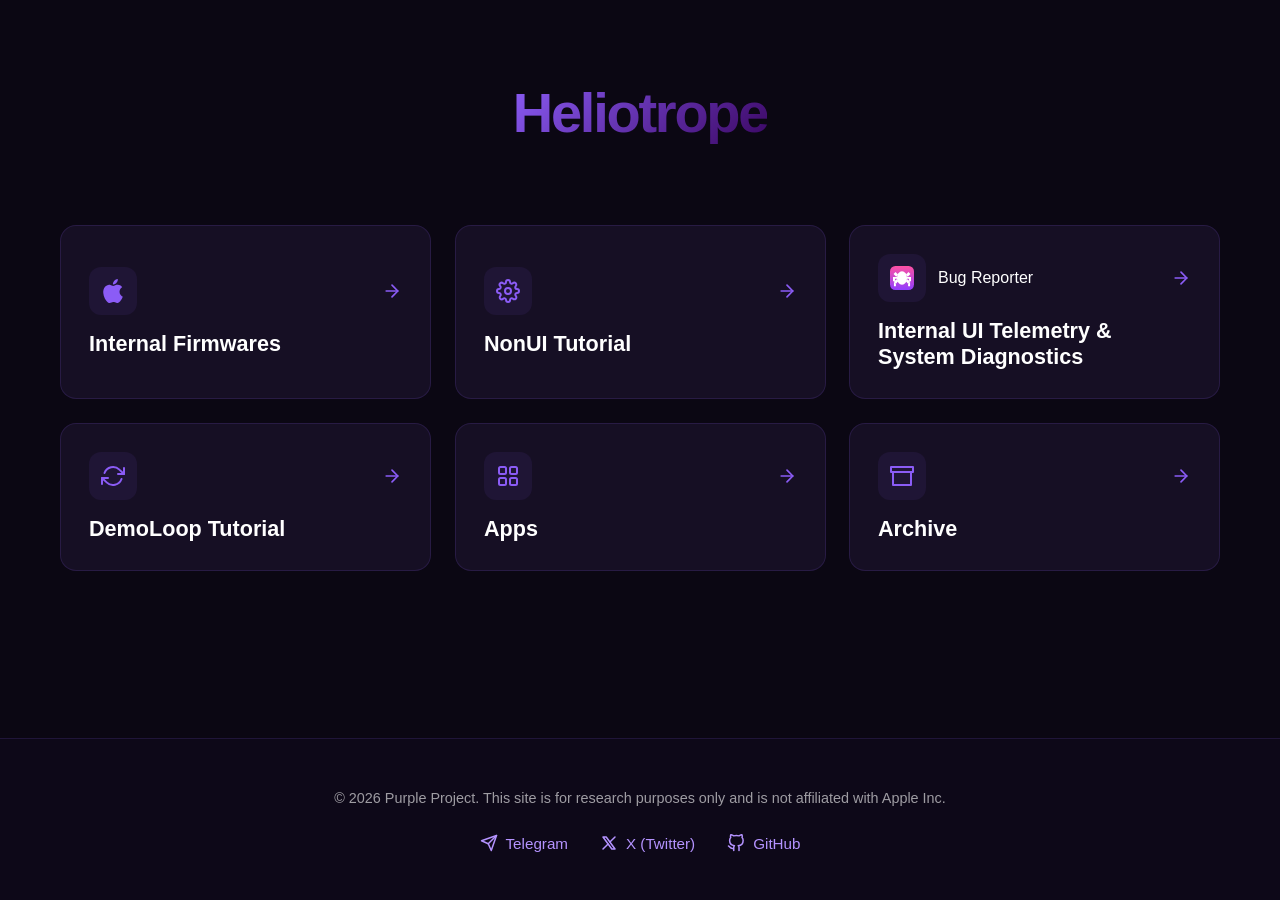
==== index.html @ e88fdf99 "Update index.html" ====
<!DOCTYPE html>
<html lang="en">
<head>
    <meta charset="UTF-8">
    <meta name="viewport" content="width=device-width, initial-scale=1.0">
    <title>Heliotrope - The Ultimate Apple Internal Hub</title>
    <style>
        /* Фирменная глубокая фиолетовая палитра */
        :root {
            --bg-color: #0b0713;
            --card-bg: #160f24;
            --card-hover: #221636;
            --accent-color: #8b5cf6;
            --accent-glow: rgba(139, 92, 246, 0.35);
            --border-color: rgba(139, 92, 246, 0.15);
            --border-hover: rgba(139, 92, 246, 0.45);
            --text-main: #ffffff;
            --text-muted: #9ca3af;
            --footer-bg: #0d0818;
        }

        * {
            box-sizing: border-box;
            margin: 0;
            padding: 0;
            font-family: -apple-system, BlinkMacSystemFont, "Segoe UI", Roboto, Helvetica, Arial, sans-serif;
        }

        body {
            background-color: var(--bg-color);
            color: var(--text-main);
            min-height: 100vh;
            display: flex;
            flex-direction: column;
            align-items: center;
            overflow-x: hidden;
            position: relative;
        }

        /* Интегрированная плавная анимация появления (Fade In + 30px) */
        @keyframes fadeIn {
            from {
                opacity: 0;
                transform: translateY(30px);
            }
            to {
                opacity: 1;
                transform: translateY(0);
            }
        }

        /* Hero Section */
        .hero {
            text-align: center;
            padding: 80px 20px 48px 20px;
            max-width: 800px;
            opacity: 0;
            animation: fadeIn 1.5s forwards;
            animation-delay: 0.2s;
        }

        .hero h1 {
            font-size: 3.5rem;
            font-weight: 800;
            letter-spacing: -0.04em;
            margin-bottom: 12px;
            background: linear-gradient(135deg, #8b5cf6, #3b0764);
            -webkit-background-clip: text;
            -webkit-text-fill-color: transparent;
        }

        /* Контейнер контента */
        .container {
            width: 100%;
            max-width: 1200px;
            padding: 20px;
            margin-bottom: 60px;
        }

        .grid {
            display: grid;
            grid-template-columns: repeat(auto-fit, minmax(340px, 1fr));
            gap: 24px;
        }

        /* Карточки */
        .card {
            background-color: var(--card-bg);
            border: 1px solid var(--border-color);
            border-radius: 16px;
            padding: 28px;
            display: flex;
            flex-direction: column;
            justify-content: center;
            position: relative;
            cursor: pointer;
            text-decoration: none;
            color: inherit;
            min-height: 140px;
            opacity: 0;
            will-change: transform, opacity;
            transition: background-color 0.4s cubic-bezier(0.25, 1, 0.5, 1), 
                        border-color 0.4s cubic-bezier(0.25, 1, 0.5, 1), 
                        transform 0.4s cubic-bezier(0.16, 1, 0.3, 1), 
                        box-shadow 0.4s cubic-bezier(0.16, 1, 0.3, 1);
        }

        /* Каскадное появление основных карточек */
        #main-grid .card:nth-child(1) { animation: fadeIn 1.5s forwards; animation-delay: 0.3s; }
        #main-grid .card:nth-child(2) { animation: fadeIn 1.5s forwards; animation-delay: 0.36s; }
        #main-grid .card:nth-child(3) { animation: fadeIn 1.5s forwards; animation-delay: 0.42s; }
        #main-grid .card:nth-child(4) { animation: fadeIn 1.5s forwards; animation-delay: 0.48s; }
        #main-grid .card:nth-child(5) { animation: fadeIn 1.5s forwards; animation-delay: 0.54s; }
        #main-grid .card:nth-child(6) { animation: fadeIn 1.5s forwards; animation-delay: 0.6s; }

        .card:hover {
            transform: translateY(-5px);
            background-color: var(--card-hover);
            border-color: var(--border-hover);
            box-shadow: 0 20px 40px rgba(0, 0, 0, 0.35), 0 0 25px var(--accent-glow);
        }

        .card-header {
            display: flex;
            align-items: center;
            justify-content: space-between;
            width: 100%;
        }

        .hero-left {
            display: flex;
            align-items: center;
            gap: 12px;
        }

        .header-left {
            display: flex;
            align-items: center;
            gap: 12px;
        }

        .header-right {
            display: flex;
            align-items: center;
            justify-content: flex-end;
            height: 32px;
        }

        .icon-wrapper {
            background: rgba(139, 92, 246, 0.08);
            padding: 12px;
            border-radius: 12px;
            display: flex;
            align-items: center;
            justify-content: center;
            color: var(--accent-color);
            transition: transform 0.3s ease;
        }

        .card:hover .icon-wrapper {
            transform: scale(1.04);
        }

        .arrow-icon {
            color: var(--accent-color);
            display: inline-flex;
            align-items: center;
            justify-content: center;
            transition: color 0.3s ease, transform 0.3s ease, filter 0.3s ease;
        }

        .card:hover .arrow-icon {
            color: #d8b4fe;
            transform: translateX(5px);
            filter: drop-shadow(0 0 8px var(--accent-color));
        }

        .card-content h2 {
            font-size: 1.35rem;
            font-weight: 600;
            color: var(--text-main);
            margin-top: 16px;
        }

        /* Подвал */
        footer {
            margin-top: auto;
            width: 100%;
            padding: 48px 20px;
            text-align: center;
            border-top: 1px solid var(--border-color);
            background-color: var(--footer-bg);
            opacity: 0;
            animation: fadeIn 1.5s forwards;
            animation-delay: 0.7s;
        }

        .footer-text {
            font-size: 0.9rem;
            color: rgba(255, 255, 255, 0.6);
            max-width: 650px;
            margin: 0 auto 24px auto;
            line-height: 1.6;
        }

        .footer-links {
            display: flex;
            justify-content: center;
            gap: 32px;
        }

        .footer-links a {
            color: #b493ff;
            text-decoration: none;
            font-size: 0.95rem;
            font-weight: 500;
            transition: color 0.2s ease, transform 0.2s ease;
            display: inline-flex;
            align-items: center;
            gap: 8px;
        }

        .footer-links a:hover {
            color: #ffffff;
            transform: translateY(-1px);
        }

        .footer-icon {
            flex-shrink: 0;
        }

        @media (max-width: 768px) {
            .hero { padding-top: 40px; padding-bottom: 32px; }
            .grid { grid-template-columns: 1fr; }
            .footer-links { gap: 24px; flex-wrap: wrap; }
        }
    </style>
</head>
<body>

    <!-- Hero Section -->
    <div class="hero">
        <h1>Heliotrope</h1>
    </div>

    <!-- Main Content -->
    <div class="container">
        <div class="grid" id="main-grid">
            
            <!-- Card 1: Internal Firmwares -->
            <a href="#firmwares" class="card" data-id="firmwares">
                <div class="card-header">
                    <div class="header-left">
                        <div class="icon-wrapper">
                            <!-- Прецизионный SVG-логотип Apple из референса -->
                            <svg width="24" height="24" viewBox="0 0 1920 2359" fill="currentColor">
                                <g transform="translate(0.000000,2359.000000) scale(0.100000,-0.100000)">
                                    <path d="M14150 23583 c-672 -53 -1453 -332 -2150 -771 -850 -534 -1504 -1253 -1960 -2152 -262 -519 -430 -1046 -502 -1584 -29 -216 -32 -638 -5 -791 10 -54 19 -100 21 -102 11 -11 125 -24 261 -29 767 -31 1766 358 2570 1001 455 364 857 833 1195 1395 109 182 304 577 383 780 171 436 282 870 332 1305 33 288 30 706 -7 898 l-11 57 -41 -2 c-22 -1 -61 -3 -86 -5z"/>
                                    <path d="M13685 17884 c-507 -38 -876 -108 -1375 -259 -293 -89 -550 -183 -1140 -415 -837 -329 -1102 -403 -1430 -402 -331 2 -629 86 -1412 398 -646 257 -835 327 -1127 414 -756 226 -1398 264 -2191 129 -1308 -222 -2513 -926 -3394 -1984 -1216 -1459 -1766 -3493 -1581 -5845 144 -1822 674 -3696 1526 -5390 400 -797 740 -1330 1455 -2287 786 -1052 1390 -1642 1999 -1955 387 -198 711 -278 1129 -278 212 0 338 10 521 41 339 57 582 136 1145 371 608 254 846 340 1161 417 783 192 1644 169 2399 -65 174 -54 406 -144 700 -271 694 -301 946 -380 1420 -445 61 -8 203 -13 400 -13 335 0 424 10 671 74 357 92 767 302 1104 566 570 445 1067 1028 1882 2205 569 822 1076 1791 1438 2750 77 203 197 557 209 616 l7 30 -103 45 c-193 83 -494 253 -746 422 -497 331 -985 792 -1334 1261 -573 767 -895 1650 -968 2651 -13 180 -13 590 0 770 49 672 215 1296 501 1880 409 837 1070 1581 1912 2149 64 44 117 85 117 90 0 16 -182 257 -295 392 -514 613 -1136 1090 -1845 1415 -605 277 -1239 440 -1955 504 -162 15 -694 27 -800 19z"/>
                                </g>
                            </svg>
                        </div>
                    </div>
                    <div class="header-right">
                        <div class="arrow-icon">
                            <svg width="20" height="20" viewBox="0 0 24 24" fill="none" stroke="currentColor" stroke-width="2" stroke-linecap="round" stroke-linejoin="round"><line x1="5" y1="12" x2="19" y2="12"></line><polyline points="12 5 19 12 12 19"></polyline></svg>
                        </div>
                    </div>
                </div>
                <div class="card-content">
                    <h2>Internal Firmwares</h2>
                </div>
            </a>

            <!-- Card 2: NonUI Tutorial -->
            <a href="#nonui" class="card" data-id="nonui">
                <div class="card-header">
                    <div class="header-left">
                        <div class="icon-wrapper">
                            <svg width="24" height="24" viewBox="0 0 24 24" fill="none" stroke="currentColor" stroke-width="2" stroke-linecap="round" stroke-linejoin="round"><circle cx="12" cy="12" r="3"></circle><path d="M19.4 15a1.65 1.65 0 0 0 .33 1.82l.06.06a2 2 0 1 1-2.83 2.83l-.06-.06a1.65 1.65 0 0 0-1.82-.33 1.65 1.65 0 0 0-1 1.51V21a2 2 0 0 1-4 0v-.09A1.65 1.65 0 0 0 9 19.4a1.65 1.65 0 0 0-1.82.33l-.06.06a2 2 0 1 1-2.83-2.83l.06-.06a1.65 1.65 0 0 0 .33-1.82 1.65 1.65 0 0 0-1.51-1H3a2 2 0 0 1 0-4h.09A1.65 1.65 0 0 0 4.6 9a1.65 1.65 0 0 0-.33-1.82l-.06-.06a2 2 0 1 1 2.83-2.83l.06.06a1.65 1.65 0 0 0 1.82.33H9a1.65 1.65 0 0 0 1-1.51V3a2 2 0 0 1 4 0v.09a1.65 1.65 0 0 0 1 1.51 1.65 1.65 0 0 0 1.82-.33l.06-.06a2 2 0 1 1 2.83 2.83l-.06.06a1.65 1.65 0 0 0-.33 1.82V9a1.65 1.65 0 0 0 1.51 1H21a2 2 0 0 1 0 4h-.09a1.65 1.65 0 0 0-1.51 1z"></path></svg>
                        </div>
                    </div>
                    <div class="header-right">
                        <div class="arrow-icon">
                            <svg width="20" height="20" viewBox="0 0 24 24" fill="none" stroke="currentColor" stroke-width="2" stroke-linecap="round" stroke-linejoin="round"><line x1="5" y1="12" x2="19" y2="12"></line><polyline points="12 5 19 12 12 19"></polyline></svg>
                        </div>
                    </div>
                </div>
                <div class="card-content">
                    <h2>NonUI Tutorial</h2>
                </div>
            </a>


<a href="#internalui" class="card" data-id="internalui-bugreporter">
  <div class="card-header">
    <div class="header-left">
      <div class="icon-wrapper">
        <!-- Exact, Verified-Accurate Bug Reporter Vector Asset -->
        <svg width="24" height="24" viewBox="0 0 512 512" version="1.1" xmlns="http://w3.org">
          <defs>
            <!-- Pixel-Perfect Diagnostic Vibrant Gradient Transition -->
            <linearGradient id="sysdiagnoseGradient" x1="0%" y1="0%" x2="0%" y2="100%">
              <stop offset="0%" stop-color="#FF51A3" />
              <stop offset="100%" stop-color="#903DFF" />
            </linearGradient>
          </defs>
          
          <!-- Modern iOS System App Squircle Mask -->
          <rect width="512" height="512" rx="115" fill="url(#sysdiagnoseGradient)" />
          
          <!-- Perfectly Balanced Pure White Geometric Bug Paths -->
          <g fill="#FFFFFF">
            <!-- Precise Centered Thorax/Abdomen Oval Core -->
            <ellipse cx="256" cy="256" rx="108" ry="142" />
            
            <!-- Top Left Leg: Out at 45° -> Sharp 90° Forward Bend -->
            <path d="M 174 186 L 118 130 L 76 172 L 132 228 Z" />
            <!-- Top Right Leg: Mirrored -->
            <path d="M 338 186 L 394 130 L 436 172 L 380 228 Z" />
            
            <!-- Middle Left Leg: Continuous Square Foot Hook Block -->
            <path d="M 152 232 L 64 232 L 64 326 L 106 326 L 106 274 L 152 274 Z" />
            <!-- Middle Right Leg: Mirrored -->
            <path d="M 360 232 L 448 232 L 448 326 L 406 326 L 406 274 L 360 274 Z" />
            
            <!-- Bottom Left Leg: Out at 45° -> Sharp 90° Backward Bend -->
            <path d="M 180 322 L 126 376 L 84 334 L 138 280 Z" />
            <path d="M 126 376 L 126 432 L 84 432 L 84 334 Z" />
            <!-- Bottom Right Leg: Mirrored -->
            <path d="M 332 322 L 386 376 L 428 334 L 374 280 Z" />
            <path d="M 386 376 L 386 432 L 428 432 L 428 334 Z" />
          </g>
        </svg>
      </div>
      <span class="card-title">Bug Reporter</span>
    </div>
    <div class="header-right">
      <div class="arrow-icon">
        <svg width="20" height="20" viewBox="0 0 24 24" fill="none" stroke="currentColor" stroke-width="2" stroke-linecap="round" stroke-linejoin="round">
          <line x1="5" y1="12" x2="19" y2="12"></line>
          <polyline points="12 5 19 12 12 19"></polyline>
        </svg>
      </div>
    </div>
  </div>
  <div class="card-content">
    <h2>Internal UI Telemetry & System Diagnostics</h2>
  </div>
</a>



            <!-- Card 4: DemoLoop Tutorial -->
            <a href="#demoloop" class="card" data-id="demoloop">
                <div class="card-header">
                    <div class="header-left">
                        <div class="icon-wrapper">
                            <svg width="24" height="24" viewBox="0 0 24 24" fill="none" stroke="currentColor" stroke-width="2" stroke-linecap="round" stroke-linejoin="round"><polyline points="23 4 23 10 17 10"></polyline><polyline points="1 20 1 14 7 14"></polyline><path d="M3.51 9a9 9 0 0 1 14.85-3.36L23 10M1 14l4.64 4.36A9 9 0 0 0 20.49 15"></path></svg>
                        </div>
                    </div>
                    <div class="header-right">
                        <div class="arrow-icon">
                            <svg width="20" height="20" viewBox="0 0 24 24" fill="none" stroke="currentColor" stroke-width="2" stroke-linecap="round" stroke-linejoin="round"><line x1="5" y1="12" x2="19" y2="12"></line><polyline points="12 5 19 12 12 19"></polyline></svg>
                        </div>
                    </div>
                </div>
                <div class="card-content">
                    <h2>DemoLoop Tutorial</h2>
                </div>
            </a>

            <!-- Card 5: Apps -->
            <a href="#apps" class="card" data-id="apps">
                <div class="card-header">
                    <div class="header-left">
                        <div class="icon-wrapper">
                            <svg width="24" height="24" viewBox="0 0 24 24" fill="none" stroke="currentColor" stroke-width="2" stroke-linecap="round" stroke-linejoin="round"><rect x="3" y="3" width="7" height="7" rx="1.5"></rect><rect x="14" y="3" width="7" height="7" rx="1.5"></rect><rect x="14" y="14" width="7" height="7" rx="1.5"></rect><rect x="3" y="14" width="7" height="7" rx="1.5"></rect></svg>
                        </div>
                    </div>
                    <div class="header-right">
                        <div class="arrow-icon">
                            <svg width="20" height="20" viewBox="0 0 24 24" fill="none" stroke="currentColor" stroke-width="2" stroke-linecap="round" stroke-linejoin="round"><line x1="5" y1="12" x2="19" y2="12"></line><polyline points="12 5 19 12 12 19"></polyline></svg>
                        </div>
                    </div>
                </div>
                <div class="card-content">
                    <h2>Apps</h2>
                </div>
            </a>

            <!-- Card 6: Archive -->
            <a href="#archive" class="card" data-id="archive">
                <div class="card-header">
                    <div class="header-left">
                        <div class="icon-wrapper">
                            <svg width="24" height="24" viewBox="0 0 24 24" fill="none" stroke="currentColor" stroke-width="2" stroke-linecap="round" stroke-linejoin="round"><polyline points="21 8 21 21 3 21 3 8"></polyline><rect x="1" y="3" width="22" height="5"></rect></svg>
                        </div>
                    </div>
                    <div class="header-right">
                        <div class="arrow-icon">
                            <svg width="20" height="20" viewBox="0 0 24 24" fill="none" stroke="currentColor" stroke-width="2" stroke-linecap="round" stroke-linejoin="round"><line x1="5" y1="12" x2="19" y2="12"></line><polyline points="12 5 19 12 12 19"></polyline></svg>
                        </div>
                    </div>
                </div>
                <div class="card-content">
                    <h2>Archive</h2>
                </div>
            </a>

        </div>
    </div>

    <!-- Footer -->
    <footer>
        <div class="footer-text">© 2026 Purple Project. This site is for research purposes only and is not affiliated with Apple Inc.</div>
        <div class="footer-links">
            <a href="#telegram">
                <svg class="footer-icon" width="18" height="18" viewBox="0 0 24 24" fill="none" stroke="currentColor" stroke-width="2" stroke-linecap="round" stroke-linejoin="round"><path d="m22 2-7 20-4-9-9-4Z"></path><path d="M22 2 11 13"></path></svg>
                Telegram
            </a>
            <a href="#twitter">
                <svg class="footer-icon" width="18" height="18" viewBox="0 0 24 24" fill="none" stroke="currentColor" stroke-width="2" stroke-linecap="round" stroke-linejoin="round"><path d="M4 4l11.733 16h4.267l-11.733 -16z"></path><path d="M4 20l6.768 -6.768m2.46 -2.46l6.772 -6.772"></path></svg>
                X (Twitter)
            </a>
            <a href="#github">
                <svg class="footer-icon" width="18" height="18" viewBox="0 0 24 24" fill="none" stroke="currentColor" stroke-width="2" stroke-linecap="round" stroke-linejoin="round"><path d="M9 19c-5 1.5-5-2.5-7-3m14 6v-3.87a3.37 3.37 0 0 0-.94-2.61c3.14-.35 6.44-1.54 6.44-7A5.44 5.44 0 0 0 20 4.77 5.07 5.07 0 0 0 19.91 1S18.73.65 16 2.48a13.38 13.38 0 0 0-7 0C6.27.65 5.09 1 5.09 1A5.07 5.07 0 0 0 5 4.77a5.44 5.44 0 0 0-1.5 3.78c0 5.42 3.3 6.61 6.44 7A3.37 3.37 0 0 0 9 18.13V22"></path></svg>
                GitHub
            </a>
        </div>
    </footer>

</body>
</html>
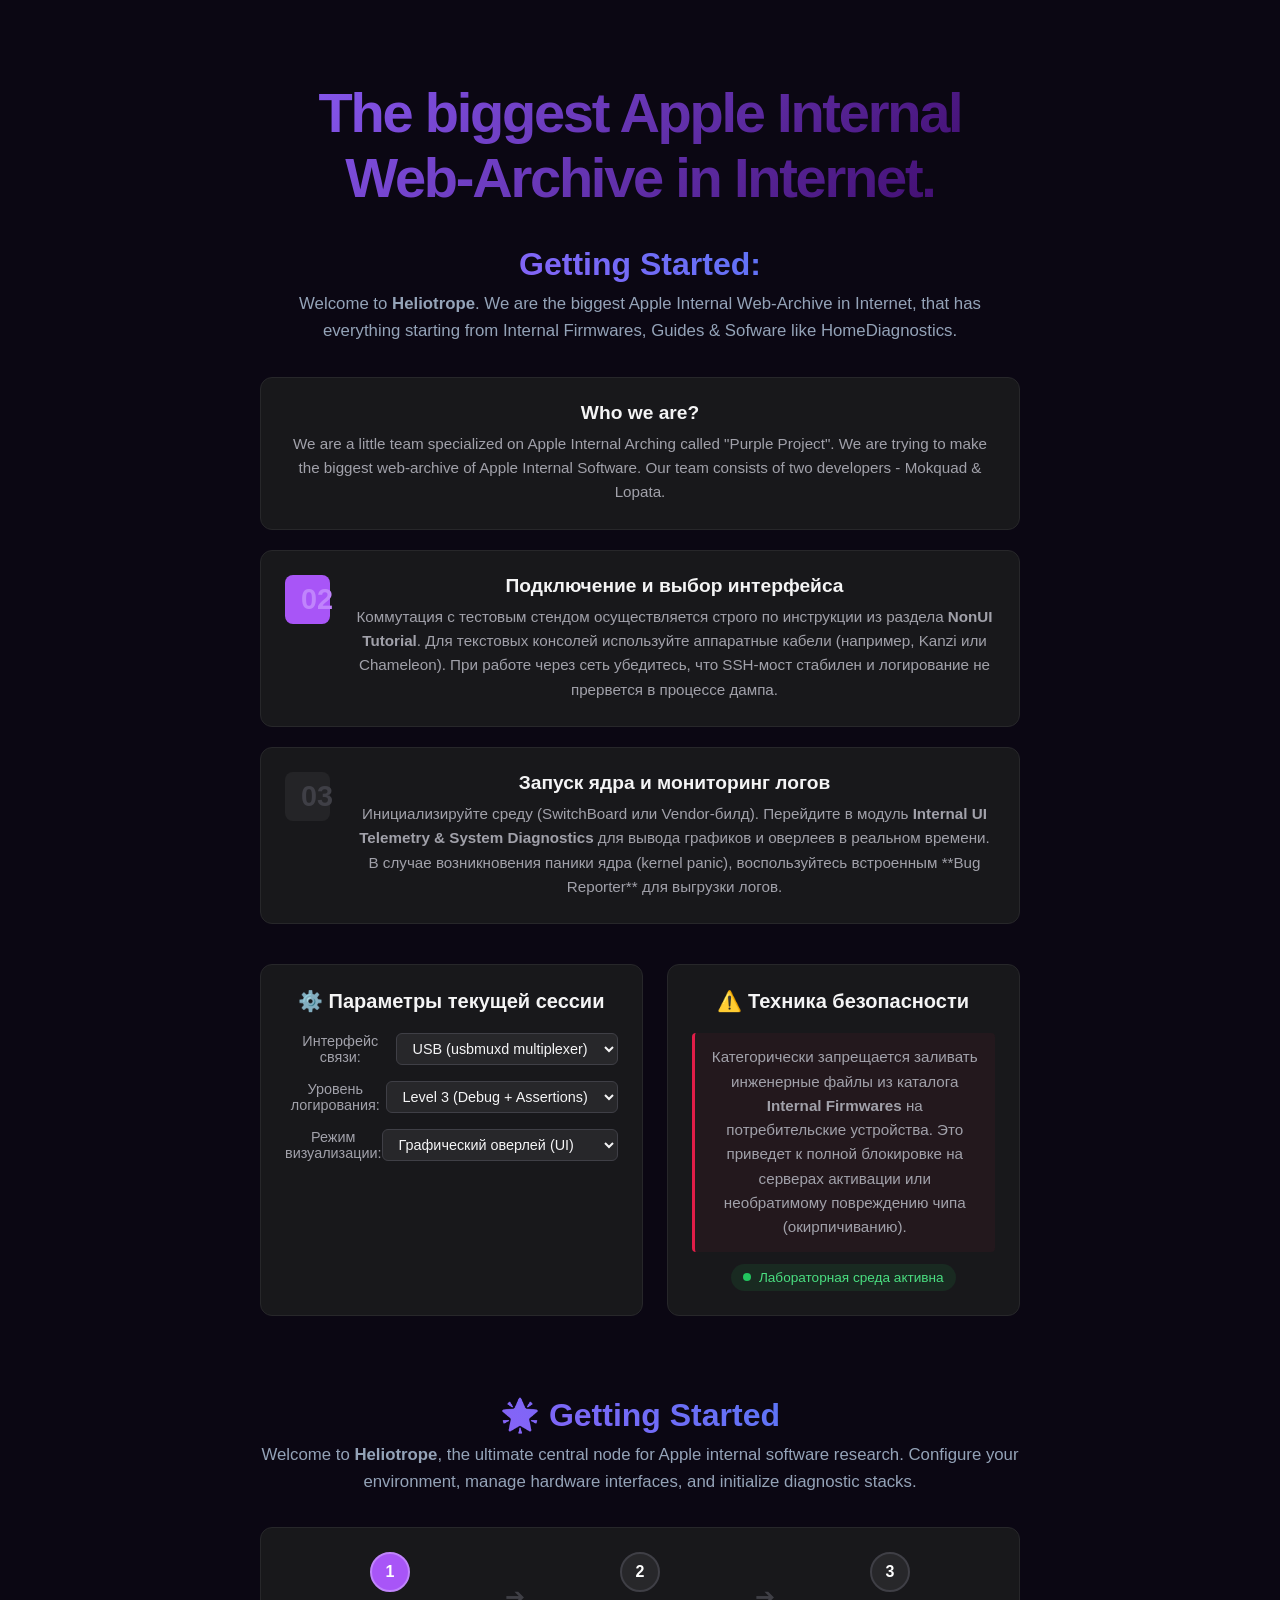
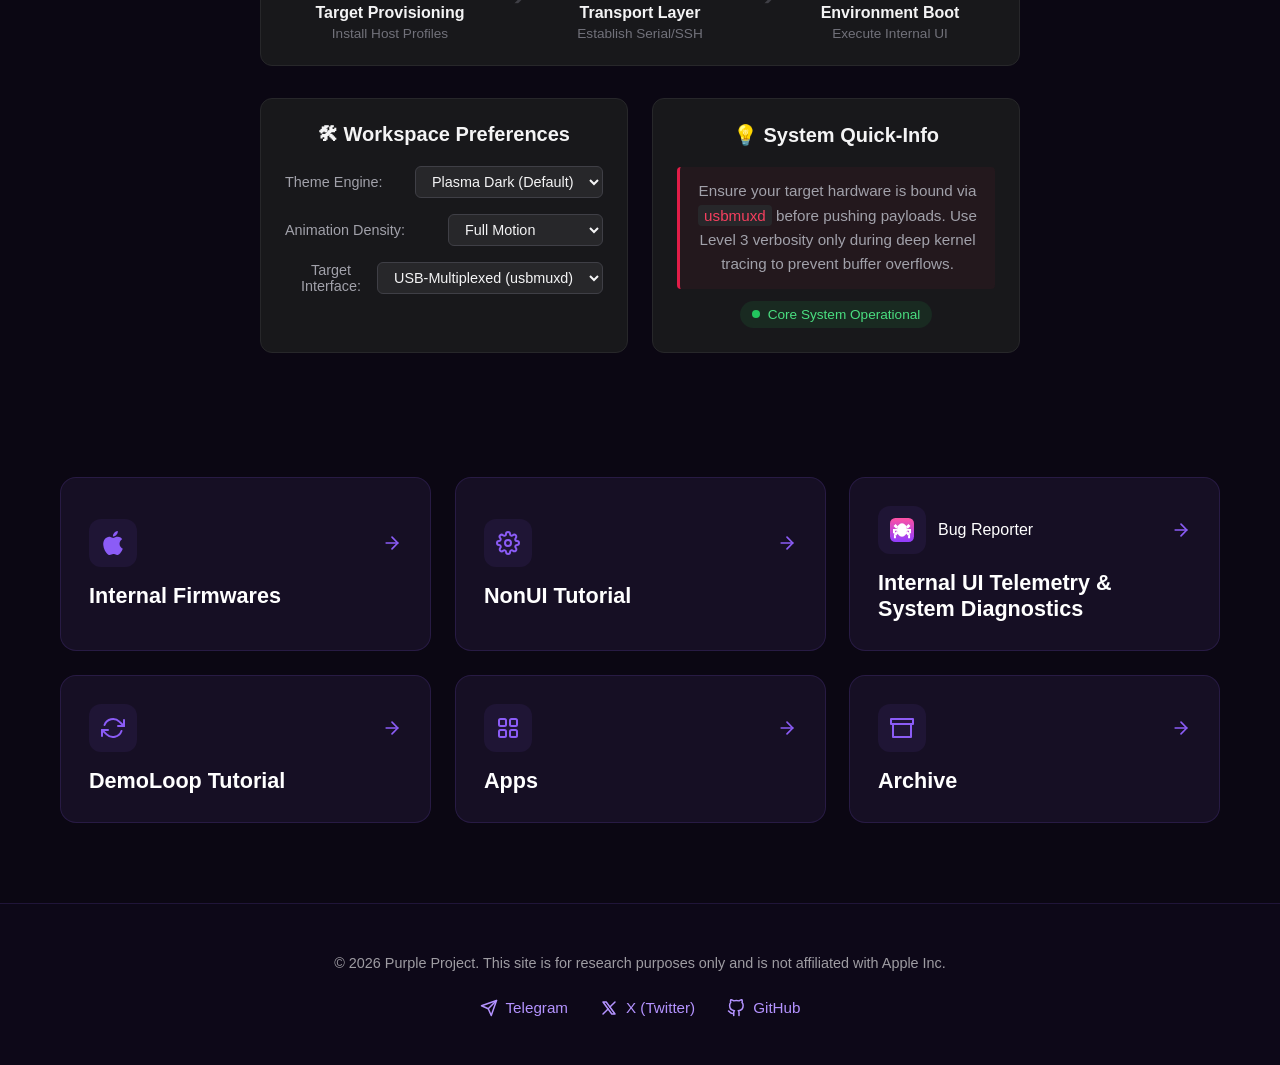
==== commit 9f7ff230: "Add files via upload" ====
--- a/index.html
+++ b/index.html
@@ -1,434 +1,891 @@
-<!DOCTYPE html>
-<html lang="en">
-<head>
-    <meta charset="UTF-8">
-    <meta name="viewport" content="width=device-width, initial-scale=1.0">
-    <title>Heliotrope - The Ultimate Apple Internal Hub</title>
-    <style>
-        /* Фирменная глубокая фиолетовая палитра */
-        :root {
-            --bg-color: #0b0713;
-            --card-bg: #160f24;
-            --card-hover: #221636;
-            --accent-color: #8b5cf6;
-            --accent-glow: rgba(139, 92, 246, 0.35);
-            --border-color: rgba(139, 92, 246, 0.15);
-            --border-hover: rgba(139, 92, 246, 0.45);
-            --text-main: #ffffff;
-            --text-muted: #9ca3af;
-            --footer-bg: #0d0818;
-        }
-
-        * {
-            box-sizing: border-box;
-            margin: 0;
-            padding: 0;
-            font-family: -apple-system, BlinkMacSystemFont, "Segoe UI", Roboto, Helvetica, Arial, sans-serif;
-        }
-
-        body {
-            background-color: var(--bg-color);
-            color: var(--text-main);
-            min-height: 100vh;
-            display: flex;
-            flex-direction: column;
-            align-items: center;
-            overflow-x: hidden;
-            position: relative;
-        }
-
-        /* Интегрированная плавная анимация появления (Fade In + 30px) */
-        @keyframes fadeIn {
-            from {
-                opacity: 0;
-                transform: translateY(30px);
-            }
-            to {
-                opacity: 1;
-                transform: translateY(0);
-            }
-        }
-
-        /* Hero Section */
-        .hero {
-            text-align: center;
-            padding: 80px 20px 48px 20px;
-            max-width: 800px;
-            opacity: 0;
-            animation: fadeIn 1.5s forwards;
-            animation-delay: 0.2s;
-        }
-
-        .hero h1 {
-            font-size: 3.5rem;
-            font-weight: 800;
-            letter-spacing: -0.04em;
-            margin-bottom: 12px;
-            background: linear-gradient(135deg, #8b5cf6, #3b0764);
-            -webkit-background-clip: text;
-            -webkit-text-fill-color: transparent;
-        }
-
-        /* Контейнер контента */
-        .container {
-            width: 100%;
-            max-width: 1200px;
-            padding: 20px;
-            margin-bottom: 60px;
-        }
-
-        .grid {
-            display: grid;
-            grid-template-columns: repeat(auto-fit, minmax(340px, 1fr));
-            gap: 24px;
-        }
-
-        /* Карточки */
-        .card {
-            background-color: var(--card-bg);
-            border: 1px solid var(--border-color);
-            border-radius: 16px;
-            padding: 28px;
-            display: flex;
-            flex-direction: column;
-            justify-content: center;
-            position: relative;
-            cursor: pointer;
-            text-decoration: none;
-            color: inherit;
-            min-height: 140px;
-            opacity: 0;
-            will-change: transform, opacity;
-            transition: background-color 0.4s cubic-bezier(0.25, 1, 0.5, 1), 
-                        border-color 0.4s cubic-bezier(0.25, 1, 0.5, 1), 
-                        transform 0.4s cubic-bezier(0.16, 1, 0.3, 1), 
-                        box-shadow 0.4s cubic-bezier(0.16, 1, 0.3, 1);
-        }
-
-        /* Каскадное появление основных карточек */
-        #main-grid .card:nth-child(1) { animation: fadeIn 1.5s forwards; animation-delay: 0.3s; }
-        #main-grid .card:nth-child(2) { animation: fadeIn 1.5s forwards; animation-delay: 0.36s; }
-        #main-grid .card:nth-child(3) { animation: fadeIn 1.5s forwards; animation-delay: 0.42s; }
-        #main-grid .card:nth-child(4) { animation: fadeIn 1.5s forwards; animation-delay: 0.48s; }
-        #main-grid .card:nth-child(5) { animation: fadeIn 1.5s forwards; animation-delay: 0.54s; }
-        #main-grid .card:nth-child(6) { animation: fadeIn 1.5s forwards; animation-delay: 0.6s; }
-
-        .card:hover {
-            transform: translateY(-5px);
-            background-color: var(--card-hover);
-            border-color: var(--border-hover);
-            box-shadow: 0 20px 40px rgba(0, 0, 0, 0.35), 0 0 25px var(--accent-glow);
-        }
-
-        .card-header {
-            display: flex;
-            align-items: center;
-            justify-content: space-between;
-            width: 100%;
-        }
-
-        .hero-left {
-            display: flex;
-            align-items: center;
-            gap: 12px;
-        }
-
-        .header-left {
-            display: flex;
-            align-items: center;
-            gap: 12px;
-        }
-
-        .header-right {
-            display: flex;
-            align-items: center;
-            justify-content: flex-end;
-            height: 32px;
-        }
-
-        .icon-wrapper {
-            background: rgba(139, 92, 246, 0.08);
-            padding: 12px;
-            border-radius: 12px;
-            display: flex;
-            align-items: center;
-            justify-content: center;
-            color: var(--accent-color);
-            transition: transform 0.3s ease;
-        }
-
-        .card:hover .icon-wrapper {
-            transform: scale(1.04);
-        }
-
-        .arrow-icon {
-            color: var(--accent-color);
-            display: inline-flex;
-            align-items: center;
-            justify-content: center;
-            transition: color 0.3s ease, transform 0.3s ease, filter 0.3s ease;
-        }
-
-        .card:hover .arrow-icon {
-            color: #d8b4fe;
-            transform: translateX(5px);
-            filter: drop-shadow(0 0 8px var(--accent-color));
-        }
-
-        .card-content h2 {
-            font-size: 1.35rem;
-            font-weight: 600;
-            color: var(--text-main);
-            margin-top: 16px;
-        }
-
-        /* Подвал */
-        footer {
-            margin-top: auto;
-            width: 100%;
-            padding: 48px 20px;
-            text-align: center;
-            border-top: 1px solid var(--border-color);
-            background-color: var(--footer-bg);
-            opacity: 0;
-            animation: fadeIn 1.5s forwards;
-            animation-delay: 0.7s;
-        }
-
-        .footer-text {
-            font-size: 0.9rem;
-            color: rgba(255, 255, 255, 0.6);
-            max-width: 650px;
-            margin: 0 auto 24px auto;
-            line-height: 1.6;
-        }
-
-        .footer-links {
-            display: flex;
-            justify-content: center;
-            gap: 32px;
-        }
-
-        .footer-links a {
-            color: #b493ff;
-            text-decoration: none;
-            font-size: 0.95rem;
-            font-weight: 500;
-            transition: color 0.2s ease, transform 0.2s ease;
-            display: inline-flex;
-            align-items: center;
-            gap: 8px;
-        }
-
-        .footer-links a:hover {
-            color: #ffffff;
-            transform: translateY(-1px);
-        }
-
-        .footer-icon {
-            flex-shrink: 0;
-        }
-
-        @media (max-width: 768px) {
-            .hero { padding-top: 40px; padding-bottom: 32px; }
-            .grid { grid-template-columns: 1fr; }
-            .footer-links { gap: 24px; flex-wrap: wrap; }
-        }
-    </style>
-</head>
-<body>
-
-    <!-- Hero Section -->
-    <div class="hero">
-        <h1>Heliotrope</h1>
-    </div>
-
-    <!-- Main Content -->
-    <div class="container">
-        <div class="grid" id="main-grid">
-            
-            <!-- Card 1: Internal Firmwares -->
-            <a href="#firmwares" class="card" data-id="firmwares">
-                <div class="card-header">
-                    <div class="header-left">
-                        <div class="icon-wrapper">
-                            <!-- Прецизионный SVG-логотип Apple из референса -->
-                            <svg width="24" height="24" viewBox="0 0 1920 2359" fill="currentColor">
-                                <g transform="translate(0.000000,2359.000000) scale(0.100000,-0.100000)">
-                                    <path d="M14150 23583 c-672 -53 -1453 -332 -2150 -771 -850 -534 -1504 -1253 -1960 -2152 -262 -519 -430 -1046 -502 -1584 -29 -216 -32 -638 -5 -791 10 -54 19 -100 21 -102 11 -11 125 -24 261 -29 767 -31 1766 358 2570 1001 455 364 857 833 1195 1395 109 182 304 577 383 780 171 436 282 870 332 1305 33 288 30 706 -7 898 l-11 57 -41 -2 c-22 -1 -61 -3 -86 -5z"/>
-                                    <path d="M13685 17884 c-507 -38 -876 -108 -1375 -259 -293 -89 -550 -183 -1140 -415 -837 -329 -1102 -403 -1430 -402 -331 2 -629 86 -1412 398 -646 257 -835 327 -1127 414 -756 226 -1398 264 -2191 129 -1308 -222 -2513 -926 -3394 -1984 -1216 -1459 -1766 -3493 -1581 -5845 144 -1822 674 -3696 1526 -5390 400 -797 740 -1330 1455 -2287 786 -1052 1390 -1642 1999 -1955 387 -198 711 -278 1129 -278 212 0 338 10 521 41 339 57 582 136 1145 371 608 254 846 340 1161 417 783 192 1644 169 2399 -65 174 -54 406 -144 700 -271 694 -301 946 -380 1420 -445 61 -8 203 -13 400 -13 335 0 424 10 671 74 357 92 767 302 1104 566 570 445 1067 1028 1882 2205 569 822 1076 1791 1438 2750 77 203 197 557 209 616 l7 30 -103 45 c-193 83 -494 253 -746 422 -497 331 -985 792 -1334 1261 -573 767 -895 1650 -968 2651 -13 180 -13 590 0 770 49 672 215 1296 501 1880 409 837 1070 1581 1912 2149 64 44 117 85 117 90 0 16 -182 257 -295 392 -514 613 -1136 1090 -1845 1415 -605 277 -1239 440 -1955 504 -162 15 -694 27 -800 19z"/>
-                                </g>
-                            </svg>
-                        </div>
-                    </div>
-                    <div class="header-right">
-                        <div class="arrow-icon">
-                            <svg width="20" height="20" viewBox="0 0 24 24" fill="none" stroke="currentColor" stroke-width="2" stroke-linecap="round" stroke-linejoin="round"><line x1="5" y1="12" x2="19" y2="12"></line><polyline points="12 5 19 12 12 19"></polyline></svg>
-                        </div>
-                    </div>
-                </div>
-                <div class="card-content">
-                    <h2>Internal Firmwares</h2>
-                </div>
-            </a>
-
-            <!-- Card 2: NonUI Tutorial -->
-            <a href="#nonui" class="card" data-id="nonui">
-                <div class="card-header">
-                    <div class="header-left">
-                        <div class="icon-wrapper">
-                            <svg width="24" height="24" viewBox="0 0 24 24" fill="none" stroke="currentColor" stroke-width="2" stroke-linecap="round" stroke-linejoin="round"><circle cx="12" cy="12" r="3"></circle><path d="M19.4 15a1.65 1.65 0 0 0 .33 1.82l.06.06a2 2 0 1 1-2.83 2.83l-.06-.06a1.65 1.65 0 0 0-1.82-.33 1.65 1.65 0 0 0-1 1.51V21a2 2 0 0 1-4 0v-.09A1.65 1.65 0 0 0 9 19.4a1.65 1.65 0 0 0-1.82.33l-.06.06a2 2 0 1 1-2.83-2.83l.06-.06a1.65 1.65 0 0 0 .33-1.82 1.65 1.65 0 0 0-1.51-1H3a2 2 0 0 1 0-4h.09A1.65 1.65 0 0 0 4.6 9a1.65 1.65 0 0 0-.33-1.82l-.06-.06a2 2 0 1 1 2.83-2.83l.06.06a1.65 1.65 0 0 0 1.82.33H9a1.65 1.65 0 0 0 1-1.51V3a2 2 0 0 1 4 0v.09a1.65 1.65 0 0 0 1 1.51 1.65 1.65 0 0 0 1.82-.33l.06-.06a2 2 0 1 1 2.83 2.83l-.06.06a1.65 1.65 0 0 0-.33 1.82V9a1.65 1.65 0 0 0 1.51 1H21a2 2 0 0 1 0 4h-.09a1.65 1.65 0 0 0-1.51 1z"></path></svg>
-                        </div>
-                    </div>
-                    <div class="header-right">
-                        <div class="arrow-icon">
-                            <svg width="20" height="20" viewBox="0 0 24 24" fill="none" stroke="currentColor" stroke-width="2" stroke-linecap="round" stroke-linejoin="round"><line x1="5" y1="12" x2="19" y2="12"></line><polyline points="12 5 19 12 12 19"></polyline></svg>
-                        </div>
-                    </div>
-                </div>
-                <div class="card-content">
-                    <h2>NonUI Tutorial</h2>
-                </div>
-            </a>
-
-
-<a href="#internalui" class="card" data-id="internalui-bugreporter">
-  <div class="card-header">
-    <div class="header-left">
-      <div class="icon-wrapper">
-        <!-- Exact, Verified-Accurate Bug Reporter Vector Asset -->
-        <svg width="24" height="24" viewBox="0 0 512 512" version="1.1" xmlns="http://w3.org">
-          <defs>
-            <!-- Pixel-Perfect Diagnostic Vibrant Gradient Transition -->
-            <linearGradient id="sysdiagnoseGradient" x1="0%" y1="0%" x2="0%" y2="100%">
-              <stop offset="0%" stop-color="#FF51A3" />
-              <stop offset="100%" stop-color="#903DFF" />
-            </linearGradient>
-          </defs>
-          
-          <!-- Modern iOS System App Squircle Mask -->
-          <rect width="512" height="512" rx="115" fill="url(#sysdiagnoseGradient)" />
-          
-          <!-- Perfectly Balanced Pure White Geometric Bug Paths -->
-          <g fill="#FFFFFF">
-            <!-- Precise Centered Thorax/Abdomen Oval Core -->
-            <ellipse cx="256" cy="256" rx="108" ry="142" />
-            
-            <!-- Top Left Leg: Out at 45° -> Sharp 90° Forward Bend -->
-            <path d="M 174 186 L 118 130 L 76 172 L 132 228 Z" />
-            <!-- Top Right Leg: Mirrored -->
-            <path d="M 338 186 L 394 130 L 436 172 L 380 228 Z" />
-            
-            <!-- Middle Left Leg: Continuous Square Foot Hook Block -->
-            <path d="M 152 232 L 64 232 L 64 326 L 106 326 L 106 274 L 152 274 Z" />
-            <!-- Middle Right Leg: Mirrored -->
-            <path d="M 360 232 L 448 232 L 448 326 L 406 326 L 406 274 L 360 274 Z" />
-            
-            <!-- Bottom Left Leg: Out at 45° -> Sharp 90° Backward Bend -->
-            <path d="M 180 322 L 126 376 L 84 334 L 138 280 Z" />
-            <path d="M 126 376 L 126 432 L 84 432 L 84 334 Z" />
-            <!-- Bottom Right Leg: Mirrored -->
-            <path d="M 332 322 L 386 376 L 428 334 L 374 280 Z" />
-            <path d="M 386 376 L 386 432 L 428 432 L 428 334 Z" />
-          </g>
-        </svg>
-      </div>
-      <span class="card-title">Bug Reporter</span>
-    </div>
-    <div class="header-right">
-      <div class="arrow-icon">
-        <svg width="20" height="20" viewBox="0 0 24 24" fill="none" stroke="currentColor" stroke-width="2" stroke-linecap="round" stroke-linejoin="round">
-          <line x1="5" y1="12" x2="19" y2="12"></line>
-          <polyline points="12 5 19 12 12 19"></polyline>
-        </svg>
-      </div>
-    </div>
-  </div>
-  <div class="card-content">
-    <h2>Internal UI Telemetry & System Diagnostics</h2>
-  </div>
-</a>
-
-
-
-            <!-- Card 4: DemoLoop Tutorial -->
-            <a href="#demoloop" class="card" data-id="demoloop">
-                <div class="card-header">
-                    <div class="header-left">
-                        <div class="icon-wrapper">
-                            <svg width="24" height="24" viewBox="0 0 24 24" fill="none" stroke="currentColor" stroke-width="2" stroke-linecap="round" stroke-linejoin="round"><polyline points="23 4 23 10 17 10"></polyline><polyline points="1 20 1 14 7 14"></polyline><path d="M3.51 9a9 9 0 0 1 14.85-3.36L23 10M1 14l4.64 4.36A9 9 0 0 0 20.49 15"></path></svg>
-                        </div>
-                    </div>
-                    <div class="header-right">
-                        <div class="arrow-icon">
-                            <svg width="20" height="20" viewBox="0 0 24 24" fill="none" stroke="currentColor" stroke-width="2" stroke-linecap="round" stroke-linejoin="round"><line x1="5" y1="12" x2="19" y2="12"></line><polyline points="12 5 19 12 12 19"></polyline></svg>
-                        </div>
-                    </div>
-                </div>
-                <div class="card-content">
-                    <h2>DemoLoop Tutorial</h2>
-                </div>
-            </a>
-
-            <!-- Card 5: Apps -->
-            <a href="#apps" class="card" data-id="apps">
-                <div class="card-header">
-                    <div class="header-left">
-                        <div class="icon-wrapper">
-                            <svg width="24" height="24" viewBox="0 0 24 24" fill="none" stroke="currentColor" stroke-width="2" stroke-linecap="round" stroke-linejoin="round"><rect x="3" y="3" width="7" height="7" rx="1.5"></rect><rect x="14" y="3" width="7" height="7" rx="1.5"></rect><rect x="14" y="14" width="7" height="7" rx="1.5"></rect><rect x="3" y="14" width="7" height="7" rx="1.5"></rect></svg>
-                        </div>
-                    </div>
-                    <div class="header-right">
-                        <div class="arrow-icon">
-                            <svg width="20" height="20" viewBox="0 0 24 24" fill="none" stroke="currentColor" stroke-width="2" stroke-linecap="round" stroke-linejoin="round"><line x1="5" y1="12" x2="19" y2="12"></line><polyline points="12 5 19 12 12 19"></polyline></svg>
-                        </div>
-                    </div>
-                </div>
-                <div class="card-content">
-                    <h2>Apps</h2>
-                </div>
-            </a>
-
-            <!-- Card 6: Archive -->
-            <a href="#archive" class="card" data-id="archive">
-                <div class="card-header">
-                    <div class="header-left">
-                        <div class="icon-wrapper">
-                            <svg width="24" height="24" viewBox="0 0 24 24" fill="none" stroke="currentColor" stroke-width="2" stroke-linecap="round" stroke-linejoin="round"><polyline points="21 8 21 21 3 21 3 8"></polyline><rect x="1" y="3" width="22" height="5"></rect></svg>
-                        </div>
-                    </div>
-                    <div class="header-right">
-                        <div class="arrow-icon">
-                            <svg width="20" height="20" viewBox="0 0 24 24" fill="none" stroke="currentColor" stroke-width="2" stroke-linecap="round" stroke-linejoin="round"><line x1="5" y1="12" x2="19" y2="12"></line><polyline points="12 5 19 12 12 19"></polyline></svg>
-                        </div>
-                    </div>
-                </div>
-                <div class="card-content">
-                    <h2>Archive</h2>
-                </div>
-            </a>
-
-        </div>
-    </div>
-
-    <!-- Footer -->
-    <footer>
-        <div class="footer-text">© 2026 Purple Project. This site is for research purposes only and is not affiliated with Apple Inc.</div>
-        <div class="footer-links">
-            <a href="#telegram">
-                <svg class="footer-icon" width="18" height="18" viewBox="0 0 24 24" fill="none" stroke="currentColor" stroke-width="2" stroke-linecap="round" stroke-linejoin="round"><path d="m22 2-7 20-4-9-9-4Z"></path><path d="M22 2 11 13"></path></svg>
-                Telegram
-            </a>
-            <a href="#twitter">
-                <svg class="footer-icon" width="18" height="18" viewBox="0 0 24 24" fill="none" stroke="currentColor" stroke-width="2" stroke-linecap="round" stroke-linejoin="round"><path d="M4 4l11.733 16h4.267l-11.733 -16z"></path><path d="M4 20l6.768 -6.768m2.46 -2.46l6.772 -6.772"></path></svg>
-                X (Twitter)
-            </a>
-            <a href="#github">
-                <svg class="footer-icon" width="18" height="18" viewBox="0 0 24 24" fill="none" stroke="currentColor" stroke-width="2" stroke-linecap="round" stroke-linejoin="round"><path d="M9 19c-5 1.5-5-2.5-7-3m14 6v-3.87a3.37 3.37 0 0 0-.94-2.61c3.14-.35 6.44-1.54 6.44-7A5.44 5.44 0 0 0 20 4.77 5.07 5.07 0 0 0 19.91 1S18.73.65 16 2.48a13.38 13.38 0 0 0-7 0C6.27.65 5.09 1 5.09 1A5.07 5.07 0 0 0 5 4.77a5.44 5.44 0 0 0-1.5 3.78c0 5.42 3.3 6.61 6.44 7A3.37 3.37 0 0 0 9 18.13V22"></path></svg>
-                GitHub
-            </a>
-        </div>
-    </footer>
-
-</body>
-</html>
+<!DOCTYPE html>
+<html lang="en">
+<head>
+    <meta charset="UTF-8">
+    <meta name="viewport" content="width=device-width, initial-scale=1.0">
+    <title>Heliotrope - The Ultimate Apple Internal Hub</title>
+    <style>
+        /* Фирменная глубокая фиолетовая палитра */
+        :root {
+            --bg-color: #0b0713;
+            --card-bg: #160f24;
+            --card-hover: #221636;
+            --accent-color: #8b5cf6;
+            --accent-glow: rgba(139, 92, 246, 0.35);
+            --border-color: rgba(139, 92, 246, 0.15);
+            --border-hover: rgba(139, 92, 246, 0.45);
+            --text-main: #ffffff;
+            --text-muted: #9ca3af;
+            --footer-bg: #0d0818;
+        }
+
+        * {
+            box-sizing: border-box;
+            margin: 0;
+            padding: 0;
+            font-family: -apple-system, BlinkMacSystemFont, "Segoe UI", Roboto, Helvetica, Arial, sans-serif;
+        }
+
+        body {
+            background-color: var(--bg-color);
+            color: var(--text-main);
+            min-height: 100vh;
+            display: flex;
+            flex-direction: column;
+            align-items: center;
+            overflow-x: hidden;
+            position: relative;
+        }
+
+        /* Интегрированная плавная анимация появления (Fade In + 30px) */
+        @keyframes fadeIn {
+            from {
+                opacity: 0;
+                transform: translateY(30px);
+            }
+            to {
+                opacity: 1;
+                transform: translateY(0);
+            }
+        }
+
+        /* Hero Section */
+        .hero {
+            text-align: center;
+            padding: 80px 20px 48px 20px;
+            max-width: 800px;
+            opacity: 0;
+            animation: fadeIn 1.5s forwards;
+            animation-delay: 0.2s;
+        }
+
+        .hero h1 {
+            font-size: 3.5rem;
+            font-weight: 800;
+            letter-spacing: -0.04em;
+            margin-bottom: 12px;
+            background: linear-gradient(135deg, #8b5cf6, #3b0764);
+            -webkit-background-clip: text;
+            -webkit-text-fill-color: transparent;
+        }
+
+        /* Контейнер контента */
+        .container {
+            width: 100%;
+            max-width: 1200px;
+            padding: 20px;
+            margin-bottom: 60px;
+        }
+
+        .grid {
+            display: grid;
+            grid-template-columns: repeat(auto-fit, minmax(340px, 1fr));
+            gap: 24px;
+        }
+
+        /* Карточки */
+        .card {
+            background-color: var(--card-bg);
+            border: 1px solid var(--border-color);
+            border-radius: 16px;
+            padding: 28px;
+            display: flex;
+            flex-direction: column;
+            justify-content: center;
+            position: relative;
+            cursor: pointer;
+            text-decoration: none;
+            color: inherit;
+            min-height: 140px;
+            opacity: 0;
+            will-change: transform, opacity;
+            transition: background-color 0.4s cubic-bezier(0.25, 1, 0.5, 1), 
+                        border-color 0.4s cubic-bezier(0.25, 1, 0.5, 1), 
+                        transform 0.4s cubic-bezier(0.16, 1, 0.3, 1), 
+                        box-shadow 0.4s cubic-bezier(0.16, 1, 0.3, 1);
+        }
+
+        /* Каскадное появление основных карточек */
+        #main-grid .card:nth-child(1) { animation: fadeIn 1.5s forwards; animation-delay: 0.3s; }
+        #main-grid .card:nth-child(2) { animation: fadeIn 1.5s forwards; animation-delay: 0.36s; }
+        #main-grid .card:nth-child(3) { animation: fadeIn 1.5s forwards; animation-delay: 0.42s; }
+        #main-grid .card:nth-child(4) { animation: fadeIn 1.5s forwards; animation-delay: 0.48s; }
+        #main-grid .card:nth-child(5) { animation: fadeIn 1.5s forwards; animation-delay: 0.54s; }
+        #main-grid .card:nth-child(6) { animation: fadeIn 1.5s forwards; animation-delay: 0.6s; }
+
+        .card:hover {
+            transform: translateY(-5px);
+            background-color: var(--card-hover);
+            border-color: var(--border-hover);
+            box-shadow: 0 20px 40px rgba(0, 0, 0, 0.35), 0 0 25px var(--accent-glow);
+        }
+
+        .card-header {
+            display: flex;
+            align-items: center;
+            justify-content: space-between;
+            width: 100%;
+        }
+
+        .hero-left {
+            display: flex;
+            align-items: center;
+            gap: 12px;
+        }
+
+        .header-left {
+            display: flex;
+            align-items: center;
+            gap: 12px;
+        }
+
+        .header-right {
+            display: flex;
+            align-items: center;
+            justify-content: flex-end;
+            height: 32px;
+        }
+
+        .icon-wrapper {
+            background: rgba(139, 92, 246, 0.08);
+            padding: 12px;
+            border-radius: 12px;
+            display: flex;
+            align-items: center;
+            justify-content: center;
+            color: var(--accent-color);
+            transition: transform 0.3s ease;
+        }
+
+        .card:hover .icon-wrapper {
+            transform: scale(1.04);
+        }
+
+        .arrow-icon {
+            color: var(--accent-color);
+            display: inline-flex;
+            align-items: center;
+            justify-content: center;
+            transition: color 0.3s ease, transform 0.3s ease, filter 0.3s ease;
+        }
+
+        .card:hover .arrow-icon {
+            color: #d8b4fe;
+            transform: translateX(5px);
+            filter: drop-shadow(0 0 8px var(--accent-color));
+        }
+
+        .card-content h2 {
+            font-size: 1.35rem;
+            font-weight: 600;
+            color: var(--text-main);
+            margin-top: 16px;
+        }
+
+        /* Подвал */
+        footer {
+            margin-top: auto;
+            width: 100%;
+            padding: 48px 20px;
+            text-align: center;
+            border-top: 1px solid var(--border-color);
+            background-color: var(--footer-bg);
+            opacity: 0;
+            animation: fadeIn 1.5s forwards;
+            animation-delay: 0.7s;
+        }
+
+        .footer-text {
+            font-size: 0.9rem;
+            color: rgba(255, 255, 255, 0.6);
+            max-width: 650px;
+            margin: 0 auto 24px auto;
+            line-height: 1.6;
+        }
+
+        .footer-links {
+            display: flex;
+            justify-content: center;
+            gap: 32px;
+        }
+
+        .footer-links a {
+            color: #b493ff;
+            text-decoration: none;
+            font-size: 0.95rem;
+            font-weight: 500;
+            transition: color 0.2s ease, transform 0.2s ease;
+            display: inline-flex;
+            align-items: center;
+            gap: 8px;
+        }
+
+        .footer-links a:hover {
+            color: #ffffff;
+            transform: translateY(-1px);
+        }
+
+        .footer-icon {
+            flex-shrink: 0;
+        }
+
+        @media (max-width: 768px) {
+            .hero { padding-top: 40px; padding-bottom: 32px; }
+            .grid { grid-template-columns: 1fr; }
+            .footer-links { gap: 24px; flex-wrap: wrap; }
+        }
+    </style>
+</head>
+<body>
+
+    <!-- Hero Section -->
+    <div class="hero">
+        <h1>The biggest Apple Internal Web-Archive in Internet.</h1>
+
+<!-- НАЧАЛО БЛОКА ИНСТРУКЦИИ GETTING STARTED -->
+<section class="heliotrope-getting-started">
+  <div class="welcome-banner">
+    <h2>Getting Started:</h2>
+    <p>Welcome to <strong>Heliotrope</strong>. We are the biggest Apple Internal Web-Archive in Internet, that has everything starting from Internal Firmwares, Guides & Sofware like HomeDiagnostics.</p>
+  </div>
+
+  <!-- Блок пошаговой инструкции -->
+  <div class="instruction-steps">
+    <div class="inst-step">
+      <div class="step-content">
+        <h3>Who we are?</h3>
+        <p>We are a little team specialized on Apple Internal Arching called "Purple Project". We are trying to make the biggest web-archive of Apple Internal Software. Our team consists of two developers - Mokquad & Lopata.</p>
+      </div>
+    </div>
+
+    <div class="inst-step">
+      <div class="step-num animation-pulse">02</div>
+      <div class="step-content">
+        <h3>Подключение и выбор интерфейса</h3>
+        <p>Коммутация с тестовым стендом осуществляется строго по инструкции из раздела <strong>NonUI Tutorial</strong>. Для текстовых консолей используйте аппаратные кабели (например, Kanzi или Chameleon). При работе через сеть убедитесь, что SSH-мост стабилен и логирование не прервется в процессе дампа.</p>
+      </div>
+    </div>
+
+    <div class="inst-step">
+      <div class="step-num">03</div>
+      <div class="step-content">
+        <h3>Запуск ядра и мониторинг логов</h3>
+        <p>Инициализируйте среду (SwitchBoard или Vendor-билд). Перейдите в модуль <strong>Internal UI Telemetry & System Diagnostics</strong> для вывода графиков и оверлеев в реальном времени. В случае возникновения паники ядра (kernel panic), воспользуйтесь встроенным **Bug Reporter** для выгрузки логов.</p>
+      </div>
+    </div>
+  </div>
+
+  <!-- Блок интерактивных настроек сессии -->
+  <div class="dashboard-grid">
+    <div class="settings-card">
+      <h3>⚙️ Параметры текущей сессии</h3>
+      
+      <div class="setting-item">
+        <label>Интерфейс связи:</label>
+        <select class="custom-select">
+          <option>USB (usbmuxd multiplexer)</option>
+          <option>Serial / Kanzi Adapter</option>
+          <option>Network Bridge (SSH)</option>
+        </select>
+      </div>
+
+      <div class="setting-item">
+        <label>Уровень логирования:</label>
+        <select class="custom-select">
+          <option>Level 3 (Debug + Assertions)</option>
+          <option>Level 2 (Standard Logs)</option>
+          <option>Level 1 (Panic Only)</option>
+        </select>
+      </div>
+
+      <div class="setting-item">
+        <label>Режим визуализации:</label>
+        <select class="custom-select">
+          <option>Графический оверлей (UI)</option>
+          <option>Текстовый терминал (ASCII)</option>
+        </select>
+      </div>
+    </div>
+
+    <div class="info-card">
+      <h3>⚠️ Техника безопасности</h3>
+      <p>Категорически запрещается заливать инженерные файлы из каталога <strong>Internal Firmwares</strong> на потребительские устройства. Это приведет к полной блокировке на серверах активации или необратимому повреждению чипа (окирпичиванию).</p>
+      <div class="status-badge"><span class="badge-dot"></span> Лабораторная среда активна</div>
+    </div>
+  </div>
+</section>
+
+<!-- СТИЛИ ДЛЯ ИНСТРУКЦИИ -->
+<style>
+  .heliotrope-getting-started {
+    font-family: -apple-system, BlinkMacSystemFont, "Segoe UI", Roboto, sans-serif;
+    color: #e1e1e6;
+    padding: 24px 0;
+    max-width: 1000px;
+    margin: 0 auto;
+  }
+  .welcome-banner h2 {
+    font-size: 2.2rem;
+    color: #ffffff;
+    margin-bottom: 12px;
+    background: linear-gradient(45deg, #a855f7, #3b82f6);
+    -webkit-background-clip: text;
+    -webkit-text-fill-color: transparent;
+  }
+  .welcome-banner p {
+    color: #94a3b8;
+    line-height: 1.6;
+    font-size: 1.05rem;
+    margin-bottom: 32px;
+  }
+  .instruction-steps {
+    display: flex;
+    flex-direction: column;
+    gap: 20px;
+    margin-bottom: 40px;
+  }
+  .inst-step {
+    display: flex;
+    gap: 24px;
+    background: #18181b;
+    border: 1px solid #27272a;
+    border-radius: 12px;
+    padding: 24px;
+    align-items: flex-start;
+    transition: transform 0.2s ease, border-color 0.2s ease;
+  }
+  .inst-step:hover {
+    transform: translateX(4px);
+    border-color: #3f3f46;
+  }
+  .step-num {
+    font-size: 1.8rem;
+    font-weight: 800;
+    color: #3f3f46;
+    background: #242427;
+    padding: 8px 16px;
+    border-radius: 8px;
+    min-width: 45px;
+    text-align: center;
+  }
+  .animation-pulse {
+    color: #c084fc;
+    background: rgba(168, 85, 247, 0.1);
+    box-shadow: 0 0 0 0 rgba(168, 85, 247, 0.4);
+    animation: pulse 2s infinite;
+  }
+  .step-content h3 {
+    margin: 0 0 8px 0;
+    font-size: 1.2rem;
+    color: #f4f4f5;
+  }
+  .step-content p {
+    margin: 0;
+    font-size: 0.95rem;
+    color: #a1a1aa;
+    line-height: 1.6;
+  }
+  .step-content code {
+    background: #27272a;
+    padding: 2px 6px;
+    border-radius: 4px;
+    color: #3b82f6;
+    font-family: monospace;
+  }
+  .dashboard-grid {
+    display: grid;
+    grid-template-columns: 1fr 1fr;
+    gap: 24px;
+    margin-bottom: 32px;
+  }
+  .settings-card, .info-card {
+    background: #18181b;
+    border: 1px solid #27272a;
+    border-radius: 12px;
+    padding: 24px;
+  }
+  .settings-card h3, .info-card h3 {
+    margin-top: 0;
+    margin-bottom: 20px;
+    font-size: 1.25rem;
+    color: #f4f4f5;
+  }
+  .setting-item {
+    display: flex;
+    justify-content: space-between;
+    align-items: center;
+    margin-bottom: 16px;
+  }
+  .setting-item label {
+    font-size: 0.9rem;
+    color: #a1a1aa;
+  }
+  .custom-select {
+    background: #27272a;
+    color: #f4f4f5;
+    border: 1px solid #3f3f46;
+    padding: 8px 12px;
+    border-radius: 6px;
+    outline: none;
+    cursor: pointer;
+    font-size: 0.9rem;
+  }
+  .info-card p {
+    color: #e11d48;
+    font-size: 0.95rem;
+    line-height: 1.6;
+    background: rgba(225, 29, 72, 0.05);
+    padding: 12px;
+    border-left: 3px solid #e11d48;
+    border-radius: 4px;
+  }
+  .status-badge {
+    display: inline-flex;
+    align-items: center;
+    gap: 8px;
+    background: rgba(34, 197, 94, 0.1);
+    color: #4ade80;
+    padding: 6px 12px;
+    border-radius: 20px;
+    font-size: 0.85rem;
+    margin-top: 16px;
+    font-weight: 500;
+  }
+  .badge-dot {
+    width: 8px;
+    height: 8px;
+    background: #22c55e;
+    border-radius: 50%;
+    display: inline-block;
+    animation: blink 1.5s infinite;
+  }
+  @keyframes pulse {
+    0% { box-shadow: 0 0 0 0 rgba(168, 85, 247, 0.4); }
+    70% { box-shadow: 0 0 0 10px rgba(168, 85, 247, 0); }
+    100% { box-shadow: 0 0 0 0 rgba(168, 85, 247, 0); }
+  }
+  @keyframes blink {
+    0% { opacity: 0.4; }
+    50% { opacity: 1; }
+    100% { opacity: 0.4; }
+  }
+  @media (max-width: 768px) {
+    .dashboard-grid { grid-template-columns: 1fr; }
+    .inst-step { flex-direction: column; gap: 12px; }
+  }
+</style>
+<!-- КОНЕЦ БЛОКА ИНСТРУКЦИИ GETTING STARTED -->
+
+
+<!-- НАЧАЛО БЛОКА GETTING STARTED -->
+<section class="heliotrope-getting-started">
+  <div class="welcome-banner">
+    <h2>🌟 Getting Started</h2>
+    <p>Welcome to <strong>Heliotrope</strong>, the ultimate central node for Apple internal software research. Configure your environment, manage hardware interfaces, and initialize diagnostic stacks.</p>
+  </div>
+
+  <div class="pipeline-container">
+    <div class="pipeline-step">
+      <div class="step-icon animation-pulse">1</div>
+      <h4>Target Provisioning</h4>
+      <p>Install Host Profiles</p>
+    </div>
+    <div class="pipeline-arrow">➔</div>
+    <div class="pipeline-step">
+      <div class="step-icon">2</div>
+      <h4>Transport Layer</h4>
+      <p>Establish Serial/SSH</p>
+    </div>
+    <div class="pipeline-arrow">➔</div>
+    <div class="pipeline-step">
+      <div class="step-icon">3</div>
+      <h4>Environment Boot</h4>
+      <p>Execute Internal UI</p>
+    </div>
+  </div>
+
+  <div class="dashboard-grid">
+    <div class="settings-card">
+      <h3>🛠 Workspace Preferences</h3>
+      
+      <div class="setting-item">
+        <label>Theme Engine:</label>
+        <select class="custom-select">
+          <option>Plasma Dark (Default)</option>
+          <option>Obsidian Black</option>
+          <option>Cyberpunk Terminal</option>
+        </select>
+      </div>
+
+      <div class="setting-item">
+        <label>Animation Density:</label>
+        <select class="custom-select">
+          <option>Full Motion</option>
+          <option>Reduced Motion</option>
+          <option>Static / Text-Only</option>
+        </select>
+      </div>
+
+      <div class="setting-item">
+        <label>Target Interface:</label>
+        <select class="custom-select">
+          <option>USB-Multiplexed (usbmuxd)</option>
+          <option>Serial / Kanzi Cable</option>
+          <option>Network Bridge</option>
+        </select>
+      </div>
+    </div>
+
+    <div class="info-card">
+      <h3>💡 System Quick-Info</h3>
+      <p>Ensure your target hardware is bound via <code>usbmuxd</code> before pushing payloads. Use Level 3 verbosity only during deep kernel tracing to prevent buffer overflows.</p>
+      <div class="status-badge"><span class="badge-dot"></span> Core System Operational</div>
+    </div>
+  </div>
+</section>
+
+<style>
+  .heliotrope-getting-started {
+    font-family: -apple-system, BlinkMacSystemFont, "Segoe UI", Roboto, Helvetica, Arial, sans-serif;
+    color: #e1e1e6;
+    padding: 24px 0;
+    max-width: 1000px;
+    margin: 0 auto;
+  }
+  .welcome-banner h2 {
+    font-size: 2rem;
+    color: #ffffff;
+    margin-bottom: 8px;
+    background: linear-gradient(45deg, #a855f7, #3b82f6);
+    -webkit-background-clip: text;
+    -webkit-text-fill-color: transparent;
+  }
+  .welcome-banner p {
+    color: #94a3b8;
+    line-height: 1.6;
+  }
+  .pipeline-container {
+    display: flex;
+    justify-content: space-between;
+    align-items: center;
+    background: #18181b;
+    border: 1px solid #27272a;
+    border-radius: 12px;
+    padding: 24px;
+    margin: 32px 0;
+  }
+  .pipeline-step {
+    text-align: center;
+    flex: 1;
+  }
+  .step-icon {
+    width: 40px;
+    height: 40px;
+    border-radius: 50%;
+    background: #27272a;
+    color: #fff;
+    display: flex;
+    align-items: center;
+    justify-content: center;
+    margin: 0 auto 12px;
+    font-weight: bold;
+    border: 2px solid #3f3f46;
+  }
+  .animation-pulse {
+    box-shadow: 0 0 0 0 rgba(168, 85, 247, 0.7);
+    animation: pulse 2s infinite;
+    background: #a855f7;
+    border-color: #c084fc;
+  }
+  .pipeline-arrow {
+    color: #3f3f46;
+    font-size: 1.5rem;
+    padding: 0 10px;
+  }
+  .pipeline-step h4 {
+    margin: 0 0 4px 0;
+    font-size: 1rem;
+    color: #f4f4f5;
+  }
+  .pipeline-step p {
+    margin: 0;
+    font-size: 0.85rem;
+    color: #71717a;
+  }
+  .dashboard-grid {
+    display: grid;
+    grid-template-columns: 1fr 1fr;
+    gap: 24px;
+    margin-bottom: 32px;
+  }
+  .settings-card, .info-card {
+    background: #18181b;
+    border: 1px solid #27272a;
+    border-radius: 12px;
+    padding: 24px;
+  }
+  .settings-card h3, .info-card h3 {
+    margin-top: 0;
+    margin-bottom: 20px;
+    font-size: 1.25rem;
+    color: #f4f4f5;
+  }
+  .setting-item {
+    display: flex;
+    justify-content: space-between;
+    align-items: center;
+    margin-bottom: 16px;
+  }
+  .setting-item label {
+    font-size: 0.9rem;
+    color: #a1a1aa;
+  }
+  .custom-select {
+    background: #27272a;
+    color: #f4f4f5;
+    border: 1px solid #3f3f46;
+    padding: 6px 12px;
+    border-radius: 6px;
+    outline: none;
+    cursor: pointer;
+  }
+  .info-card p {
+    color: #a1a1aa;
+    font-size: 0.95rem;
+    line-height: 1.6;
+  }
+  .info-card code {
+    background: #27272a;
+    padding: 2px 6px;
+    border-radius: 4px;
+    color: #f43f5e;
+  }
+  .status-badge {
+    display: inline-flex;
+    align-items: center;
+    gap: 8px;
+    background: rgba(34, 197, 94, 0.1);
+    color: #4ade80;
+    padding: 6px 12px;
+    border-radius: 20px;
+    font-size: 0.85rem;
+    margin-top: 12px;
+    font-weight: 500;
+  }
+  .badge-dot {
+    width: 8px;
+    height: 8px;
+    background: #22c55e;
+    border-radius: 50%;
+    display: inline-block;
+    animation: blink 1.5s infinite;
+  }
+  @keyframes pulse {
+    0% { box-shadow: 0 0 0 0 rgba(168, 85, 247, 0.4); }
+    70% { box-shadow: 0 0 0 10px rgba(168, 85, 247, 0); }
+    100% { box-shadow: 0 0 0 0 rgba(168, 85, 247, 0); }
+  }
+  @keyframes blink {
+    0% { opacity: 0.4; }
+    50% { opacity: 1; }
+    100% { opacity: 0.4; }
+  }
+  @media (max-width: 768px) {
+    .pipeline-container { flex-direction: column; gap: 16px; }
+    .pipeline-arrow { transform: rotate(90deg); }
+    .dashboard-grid { grid-template-columns: 1fr; }
+  }
+</style>
+<!-- КОНЕЦ БЛОКА GETTING STARTED -->
+
+    </div>
+
+    <!-- Main Content -->
+    <div class="container">
+        <div class="grid" id="main-grid">
+            
+            <!-- Card 1: Internal Firmwares -->
+            <a href="#firmwares" class="card" data-id="firmwares">
+                <div class="card-header">
+                    <div class="header-left">
+                        <div class="icon-wrapper">
+                            <!-- Прецизионный SVG-логотип Apple из референса -->
+                            <svg width="24" height="24" viewBox="0 0 1920 2359" fill="currentColor">
+                                <g transform="translate(0.000000,2359.000000) scale(0.100000,-0.100000)">
+                                    <path d="M14150 23583 c-672 -53 -1453 -332 -2150 -771 -850 -534 -1504 -1253 -1960 -2152 -262 -519 -430 -1046 -502 -1584 -29 -216 -32 -638 -5 -791 10 -54 19 -100 21 -102 11 -11 125 -24 261 -29 767 -31 1766 358 2570 1001 455 364 857 833 1195 1395 109 182 304 577 383 780 171 436 282 870 332 1305 33 288 30 706 -7 898 l-11 57 -41 -2 c-22 -1 -61 -3 -86 -5z"/>
+                                    <path d="M13685 17884 c-507 -38 -876 -108 -1375 -259 -293 -89 -550 -183 -1140 -415 -837 -329 -1102 -403 -1430 -402 -331 2 -629 86 -1412 398 -646 257 -835 327 -1127 414 -756 226 -1398 264 -2191 129 -1308 -222 -2513 -926 -3394 -1984 -1216 -1459 -1766 -3493 -1581 -5845 144 -1822 674 -3696 1526 -5390 400 -797 740 -1330 1455 -2287 786 -1052 1390 -1642 1999 -1955 387 -198 711 -278 1129 -278 212 0 338 10 521 41 339 57 582 136 1145 371 608 254 846 340 1161 417 783 192 1644 169 2399 -65 174 -54 406 -144 700 -271 694 -301 946 -380 1420 -445 61 -8 203 -13 400 -13 335 0 424 10 671 74 357 92 767 302 1104 566 570 445 1067 1028 1882 2205 569 822 1076 1791 1438 2750 77 203 197 557 209 616 l7 30 -103 45 c-193 83 -494 253 -746 422 -497 331 -985 792 -1334 1261 -573 767 -895 1650 -968 2651 -13 180 -13 590 0 770 49 672 215 1296 501 1880 409 837 1070 1581 1912 2149 64 44 117 85 117 90 0 16 -182 257 -295 392 -514 613 -1136 1090 -1845 1415 -605 277 -1239 440 -1955 504 -162 15 -694 27 -800 19z"/>
+                                </g>
+                            </svg>
+                        </div>
+                    </div>
+                    <div class="header-right">
+                        <div class="arrow-icon">
+                            <svg width="20" height="20" viewBox="0 0 24 24" fill="none" stroke="currentColor" stroke-width="2" stroke-linecap="round" stroke-linejoin="round"><line x1="5" y1="12" x2="19" y2="12"></line><polyline points="12 5 19 12 12 19"></polyline></svg>
+                        </div>
+                    </div>
+                </div>
+                <div class="card-content">
+                    <h2>Internal Firmwares</h2>
+                </div>
+            </a>
+
+            <!-- Card 2: NonUI Tutorial -->
+            <a href="#nonui" class="card" data-id="nonui">
+                <div class="card-header">
+                    <div class="header-left">
+                        <div class="icon-wrapper">
+                            <svg width="24" height="24" viewBox="0 0 24 24" fill="none" stroke="currentColor" stroke-width="2" stroke-linecap="round" stroke-linejoin="round"><circle cx="12" cy="12" r="3"></circle><path d="M19.4 15a1.65 1.65 0 0 0 .33 1.82l.06.06a2 2 0 1 1-2.83 2.83l-.06-.06a1.65 1.65 0 0 0-1.82-.33 1.65 1.65 0 0 0-1 1.51V21a2 2 0 0 1-4 0v-.09A1.65 1.65 0 0 0 9 19.4a1.65 1.65 0 0 0-1.82.33l-.06.06a2 2 0 1 1-2.83-2.83l.06-.06a1.65 1.65 0 0 0 .33-1.82 1.65 1.65 0 0 0-1.51-1H3a2 2 0 0 1 0-4h.09A1.65 1.65 0 0 0 4.6 9a1.65 1.65 0 0 0-.33-1.82l-.06-.06a2 2 0 1 1 2.83-2.83l.06.06a1.65 1.65 0 0 0 1.82.33H9a1.65 1.65 0 0 0 1-1.51V3a2 2 0 0 1 4 0v.09a1.65 1.65 0 0 0 1 1.51 1.65 1.65 0 0 0 1.82-.33l.06-.06a2 2 0 1 1 2.83 2.83l-.06.06a1.65 1.65 0 0 0-.33 1.82V9a1.65 1.65 0 0 0 1.51 1H21a2 2 0 0 1 0 4h-.09a1.65 1.65 0 0 0-1.51 1z"></path></svg>
+                        </div>
+                    </div>
+                    <div class="header-right">
+                        <div class="arrow-icon">
+                            <svg width="20" height="20" viewBox="0 0 24 24" fill="none" stroke="currentColor" stroke-width="2" stroke-linecap="round" stroke-linejoin="round"><line x1="5" y1="12" x2="19" y2="12"></line><polyline points="12 5 19 12 12 19"></polyline></svg>
+                        </div>
+                    </div>
+                </div>
+                <div class="card-content">
+                    <h2>NonUI Tutorial</h2>
+                </div>
+            </a>
+
+
+<a href="#internalui" class="card" data-id="internalui-bugreporter">
+  <div class="card-header">
+    <div class="header-left">
+      <div class="icon-wrapper">
+        <!-- Exact, Verified-Accurate Bug Reporter Vector Asset -->
+        <svg width="24" height="24" viewBox="0 0 512 512" version="1.1" xmlns="http://w3.org">
+          <defs>
+            <!-- Pixel-Perfect Diagnostic Vibrant Gradient Transition -->
+            <linearGradient id="sysdiagnoseGradient" x1="0%" y1="0%" x2="0%" y2="100%">
+              <stop offset="0%" stop-color="#FF51A3" />
+              <stop offset="100%" stop-color="#903DFF" />
+            </linearGradient>
+          </defs>
+          
+          <!-- Modern iOS System App Squircle Mask -->
+          <rect width="512" height="512" rx="115" fill="url(#sysdiagnoseGradient)" />
+          
+          <!-- Perfectly Balanced Pure White Geometric Bug Paths -->
+          <g fill="#FFFFFF">
+            <!-- Precise Centered Thorax/Abdomen Oval Core -->
+            <ellipse cx="256" cy="256" rx="108" ry="142" />
+            
+            <!-- Top Left Leg: Out at 45° -> Sharp 90° Forward Bend -->
+            <path d="M 174 186 L 118 130 L 76 172 L 132 228 Z" />
+            <!-- Top Right Leg: Mirrored -->
+            <path d="M 338 186 L 394 130 L 436 172 L 380 228 Z" />
+            
+            <!-- Middle Left Leg: Continuous Square Foot Hook Block -->
+            <path d="M 152 232 L 64 232 L 64 326 L 106 326 L 106 274 L 152 274 Z" />
+            <!-- Middle Right Leg: Mirrored -->
+            <path d="M 360 232 L 448 232 L 448 326 L 406 326 L 406 274 L 360 274 Z" />
+            
+            <!-- Bottom Left Leg: Out at 45° -> Sharp 90° Backward Bend -->
+            <path d="M 180 322 L 126 376 L 84 334 L 138 280 Z" />
+            <path d="M 126 376 L 126 432 L 84 432 L 84 334 Z" />
+            <!-- Bottom Right Leg: Mirrored -->
+            <path d="M 332 322 L 386 376 L 428 334 L 374 280 Z" />
+            <path d="M 386 376 L 386 432 L 428 432 L 428 334 Z" />
+          </g>
+        </svg>
+      </div>
+      <span class="card-title">Bug Reporter</span>
+    </div>
+    <div class="header-right">
+      <div class="arrow-icon">
+        <svg width="20" height="20" viewBox="0 0 24 24" fill="none" stroke="currentColor" stroke-width="2" stroke-linecap="round" stroke-linejoin="round">
+          <line x1="5" y1="12" x2="19" y2="12"></line>
+          <polyline points="12 5 19 12 12 19"></polyline>
+        </svg>
+      </div>
+    </div>
+  </div>
+  <div class="card-content">
+    <h2>Internal UI Telemetry & System Diagnostics</h2>
+  </div>
+</a>
+
+
+
+            <!-- Card 4: DemoLoop Tutorial -->
+            <a href="#demoloop" class="card" data-id="demoloop">
+                <div class="card-header">
+                    <div class="header-left">
+                        <div class="icon-wrapper">
+                            <svg width="24" height="24" viewBox="0 0 24 24" fill="none" stroke="currentColor" stroke-width="2" stroke-linecap="round" stroke-linejoin="round"><polyline points="23 4 23 10 17 10"></polyline><polyline points="1 20 1 14 7 14"></polyline><path d="M3.51 9a9 9 0 0 1 14.85-3.36L23 10M1 14l4.64 4.36A9 9 0 0 0 20.49 15"></path></svg>
+                        </div>
+                    </div>
+                    <div class="header-right">
+                        <div class="arrow-icon">
+                            <svg width="20" height="20" viewBox="0 0 24 24" fill="none" stroke="currentColor" stroke-width="2" stroke-linecap="round" stroke-linejoin="round"><line x1="5" y1="12" x2="19" y2="12"></line><polyline points="12 5 19 12 12 19"></polyline></svg>
+                        </div>
+                    </div>
+                </div>
+                <div class="card-content">
+                    <h2>DemoLoop Tutorial</h2>
+                </div>
+            </a>
+
+            <!-- Card 5: Apps -->
+            <a href="#apps" class="card" data-id="apps">
+                <div class="card-header">
+                    <div class="header-left">
+                        <div class="icon-wrapper">
+                            <svg width="24" height="24" viewBox="0 0 24 24" fill="none" stroke="currentColor" stroke-width="2" stroke-linecap="round" stroke-linejoin="round"><rect x="3" y="3" width="7" height="7" rx="1.5"></rect><rect x="14" y="3" width="7" height="7" rx="1.5"></rect><rect x="14" y="14" width="7" height="7" rx="1.5"></rect><rect x="3" y="14" width="7" height="7" rx="1.5"></rect></svg>
+                        </div>
+                    </div>
+                    <div class="header-right">
+                        <div class="arrow-icon">
+                            <svg width="20" height="20" viewBox="0 0 24 24" fill="none" stroke="currentColor" stroke-width="2" stroke-linecap="round" stroke-linejoin="round"><line x1="5" y1="12" x2="19" y2="12"></line><polyline points="12 5 19 12 12 19"></polyline></svg>
+                        </div>
+                    </div>
+                </div>
+                <div class="card-content">
+                    <h2>Apps</h2>
+                </div>
+            </a>
+
+            <!-- Card 6: Archive -->
+            <a href="#archive" class="card" data-id="archive">
+                <div class="card-header">
+                    <div class="header-left">
+                        <div class="icon-wrapper">
+                            <svg width="24" height="24" viewBox="0 0 24 24" fill="none" stroke="currentColor" stroke-width="2" stroke-linecap="round" stroke-linejoin="round"><polyline points="21 8 21 21 3 21 3 8"></polyline><rect x="1" y="3" width="22" height="5"></rect></svg>
+                        </div>
+                    </div>
+                    <div class="header-right">
+                        <div class="arrow-icon">
+                            <svg width="20" height="20" viewBox="0 0 24 24" fill="none" stroke="currentColor" stroke-width="2" stroke-linecap="round" stroke-linejoin="round"><line x1="5" y1="12" x2="19" y2="12"></line><polyline points="12 5 19 12 12 19"></polyline></svg>
+                        </div>
+                    </div>
+                </div>
+                <div class="card-content">
+                    <h2>Archive</h2>
+                </div>
+            </a>
+
+        </div>
+    </div>
+
+    <!-- Footer -->
+    <footer>
+        <div class="footer-text">© 2026 Purple Project. This site is for research purposes only and is not affiliated with Apple Inc.</div>
+        <div class="footer-links">
+            <a href="#telegram">
+                <svg class="footer-icon" width="18" height="18" viewBox="0 0 24 24" fill="none" stroke="currentColor" stroke-width="2" stroke-linecap="round" stroke-linejoin="round"><path d="m22 2-7 20-4-9-9-4Z"></path><path d="M22 2 11 13"></path></svg>
+                Telegram
+            </a>
+            <a href="#twitter">
+                <svg class="footer-icon" width="18" height="18" viewBox="0 0 24 24" fill="none" stroke="currentColor" stroke-width="2" stroke-linecap="round" stroke-linejoin="round"><path d="M4 4l11.733 16h4.267l-11.733 -16z"></path><path d="M4 20l6.768 -6.768m2.46 -2.46l6.772 -6.772"></path></svg>
+                X (Twitter)
+            </a>
+            <a href="#github">
+                <svg class="footer-icon" width="18" height="18" viewBox="0 0 24 24" fill="none" stroke="currentColor" stroke-width="2" stroke-linecap="round" stroke-linejoin="round"><path d="M9 19c-5 1.5-5-2.5-7-3m14 6v-3.87a3.37 3.37 0 0 0-.94-2.61c3.14-.35 6.44-1.54 6.44-7A5.44 5.44 0 0 0 20 4.77 5.07 5.07 0 0 0 19.91 1S18.73.65 16 2.48a13.38 13.38 0 0 0-7 0C6.27.65 5.09 1 5.09 1A5.07 5.07 0 0 0 5 4.77a5.44 5.44 0 0 0-1.5 3.78c0 5.42 3.3 6.61 6.44 7A3.37 3.37 0 0 0 9 18.13V22"></path></svg>
+                GitHub
+            </a>
+        </div>
+    </footer>
+
+</body>
+</html>
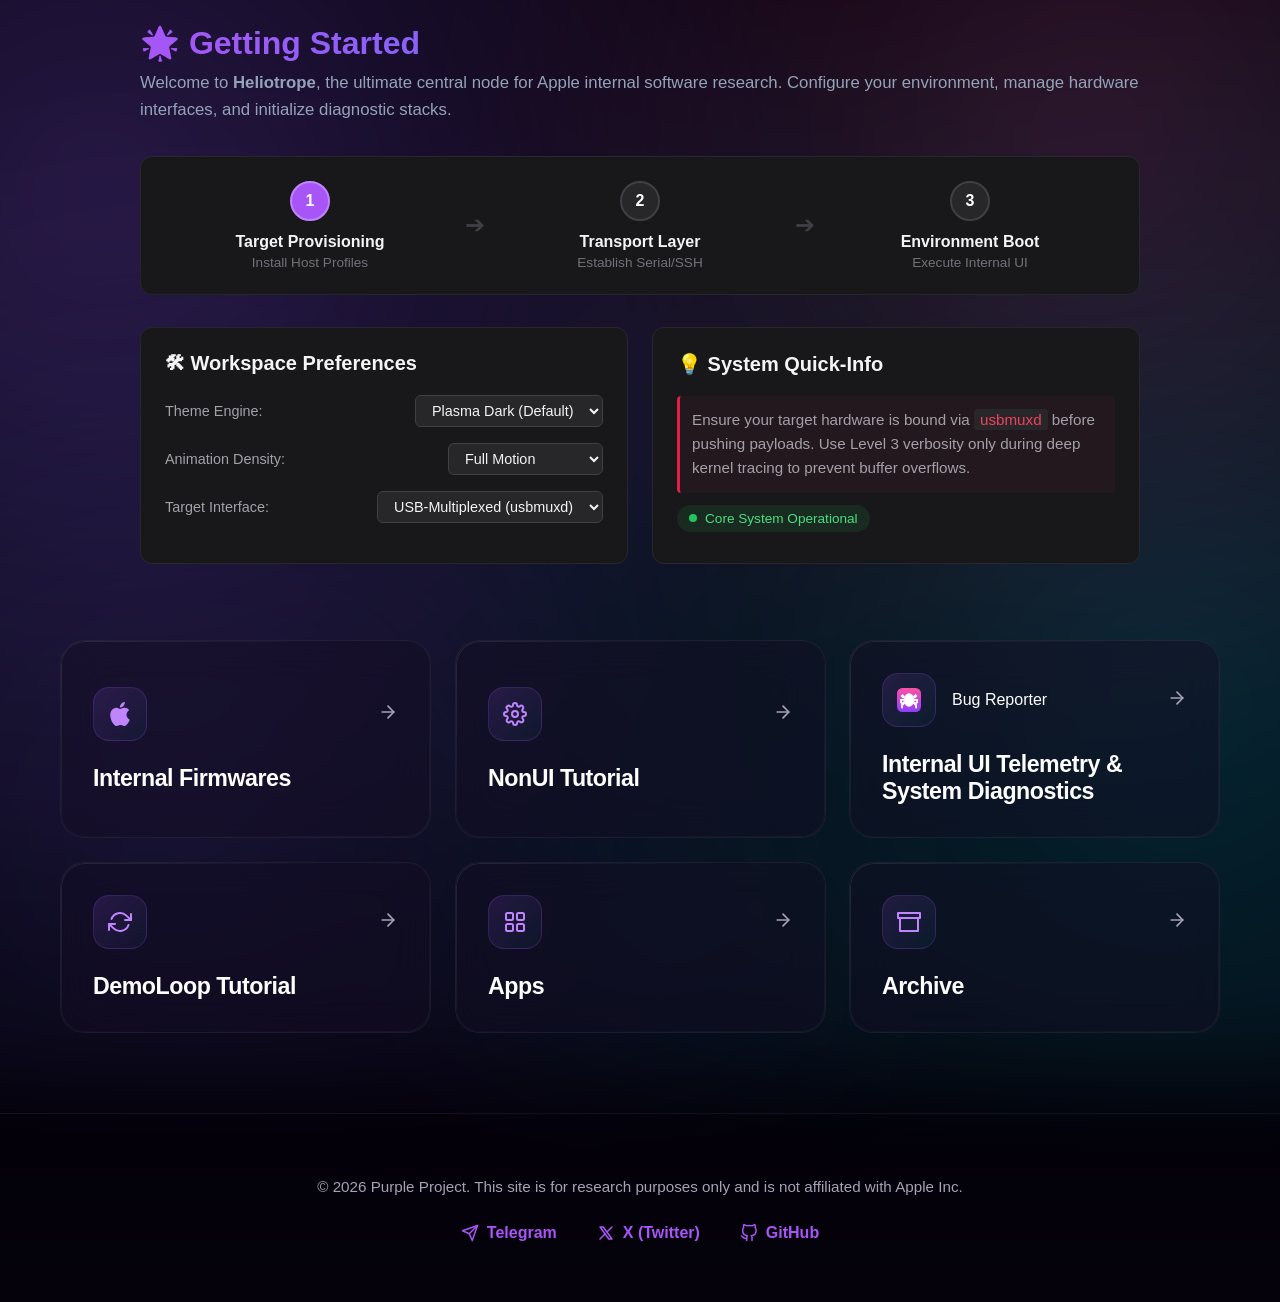
==== commit 26020dbe: "Update index.html" ====
--- a/index.html
+++ b/index.html
@@ -5,239 +5,322 @@
     <meta name="viewport" content="width=device-width, initial-scale=1.0">
     <title>Heliotrope - The Ultimate Apple Internal Hub</title>
     <style>
-        /* Фирменная глубокая фиолетовая палитра */
-        :root {
-            --bg-color: #0b0713;
-            --card-bg: #160f24;
-            --card-hover: #221636;
-            --accent-color: #8b5cf6;
-            --accent-glow: rgba(139, 92, 246, 0.35);
-            --border-color: rgba(139, 92, 246, 0.15);
-            --border-hover: rgba(139, 92, 246, 0.45);
-            --text-main: #ffffff;
-            --text-muted: #9ca3af;
-            --footer-bg: #0d0818;
-        }
-
-        * {
-            box-sizing: border-box;
-            margin: 0;
-            padding: 0;
-            font-family: -apple-system, BlinkMacSystemFont, "Segoe UI", Roboto, Helvetica, Arial, sans-serif;
-        }
-
-        body {
-            background-color: var(--bg-color);
-            color: var(--text-main);
-            min-height: 100vh;
-            display: flex;
-            flex-direction: column;
-            align-items: center;
-            overflow-x: hidden;
-            position: relative;
-        }
-
-        /* Интегрированная плавная анимация появления (Fade In + 30px) */
-        @keyframes fadeIn {
-            from {
-                opacity: 0;
-                transform: translateY(30px);
-            }
-            to {
-                opacity: 1;
-                transform: translateY(0);
-            }
-        }
-
-        /* Hero Section */
-        .hero {
-            text-align: center;
-            padding: 80px 20px 48px 20px;
-            max-width: 800px;
-            opacity: 0;
-            animation: fadeIn 1.5s forwards;
-            animation-delay: 0.2s;
-        }
-
-        .hero h1 {
-            font-size: 3.5rem;
-            font-weight: 800;
-            letter-spacing: -0.04em;
-            margin-bottom: 12px;
-            background: linear-gradient(135deg, #8b5cf6, #3b0764);
-            -webkit-background-clip: text;
-            -webkit-text-fill-color: transparent;
-        }
-
-        /* Контейнер контента */
-        .container {
-            width: 100%;
-            max-width: 1200px;
-            padding: 20px;
-            margin-bottom: 60px;
-        }
-
-        .grid {
-            display: grid;
-            grid-template-columns: repeat(auto-fit, minmax(340px, 1fr));
-            gap: 24px;
-        }
-
-        /* Карточки */
-        .card {
-            background-color: var(--card-bg);
-            border: 1px solid var(--border-color);
-            border-radius: 16px;
-            padding: 28px;
-            display: flex;
-            flex-direction: column;
-            justify-content: center;
-            position: relative;
-            cursor: pointer;
-            text-decoration: none;
-            color: inherit;
-            min-height: 140px;
-            opacity: 0;
-            will-change: transform, opacity;
-            transition: background-color 0.4s cubic-bezier(0.25, 1, 0.5, 1), 
-                        border-color 0.4s cubic-bezier(0.25, 1, 0.5, 1), 
-                        transform 0.4s cubic-bezier(0.16, 1, 0.3, 1), 
-                        box-shadow 0.4s cubic-bezier(0.16, 1, 0.3, 1);
-        }
-
-        /* Каскадное появление основных карточек */
-        #main-grid .card:nth-child(1) { animation: fadeIn 1.5s forwards; animation-delay: 0.3s; }
-        #main-grid .card:nth-child(2) { animation: fadeIn 1.5s forwards; animation-delay: 0.36s; }
-        #main-grid .card:nth-child(3) { animation: fadeIn 1.5s forwards; animation-delay: 0.42s; }
-        #main-grid .card:nth-child(4) { animation: fadeIn 1.5s forwards; animation-delay: 0.48s; }
-        #main-grid .card:nth-child(5) { animation: fadeIn 1.5s forwards; animation-delay: 0.54s; }
-        #main-grid .card:nth-child(6) { animation: fadeIn 1.5s forwards; animation-delay: 0.6s; }
-
-        .card:hover {
-            transform: translateY(-5px);
-            background-color: var(--card-hover);
-            border-color: var(--border-hover);
-            box-shadow: 0 20px 40px rgba(0, 0, 0, 0.35), 0 0 25px var(--accent-glow);
-        }
-
-        .card-header {
-            display: flex;
-            align-items: center;
-            justify-content: space-between;
-            width: 100%;
-        }
-
-        .hero-left {
-            display: flex;
-            align-items: center;
-            gap: 12px;
-        }
-
-        .header-left {
-            display: flex;
-            align-items: center;
-            gap: 12px;
-        }
-
-        .header-right {
-            display: flex;
-            align-items: center;
-            justify-content: flex-end;
-            height: 32px;
-        }
-
-        .icon-wrapper {
-            background: rgba(139, 92, 246, 0.08);
-            padding: 12px;
-            border-radius: 12px;
-            display: flex;
-            align-items: center;
-            justify-content: center;
-            color: var(--accent-color);
-            transition: transform 0.3s ease;
-        }
-
-        .card:hover .icon-wrapper {
-            transform: scale(1.04);
-        }
-
-        .arrow-icon {
-            color: var(--accent-color);
-            display: inline-flex;
-            align-items: center;
-            justify-content: center;
-            transition: color 0.3s ease, transform 0.3s ease, filter 0.3s ease;
-        }
-
-        .card:hover .arrow-icon {
-            color: #d8b4fe;
-            transform: translateX(5px);
-            filter: drop-shadow(0 0 8px var(--accent-color));
-        }
-
-        .card-content h2 {
-            font-size: 1.35rem;
-            font-weight: 600;
-            color: var(--text-main);
-            margin-top: 16px;
-        }
-
-        /* Подвал */
-        footer {
-            margin-top: auto;
-            width: 100%;
-            padding: 48px 20px;
-            text-align: center;
-            border-top: 1px solid var(--border-color);
-            background-color: var(--footer-bg);
-            opacity: 0;
-            animation: fadeIn 1.5s forwards;
-            animation-delay: 0.7s;
-        }
-
-        .footer-text {
-            font-size: 0.9rem;
-            color: rgba(255, 255, 255, 0.6);
-            max-width: 650px;
-            margin: 0 auto 24px auto;
-            line-height: 1.6;
-        }
-
-        .footer-links {
-            display: flex;
-            justify-content: center;
-            gap: 32px;
-        }
-
-        .footer-links a {
-            color: #b493ff;
-            text-decoration: none;
-            font-size: 0.95rem;
-            font-weight: 500;
-            transition: color 0.2s ease, transform 0.2s ease;
-            display: inline-flex;
-            align-items: center;
-            gap: 8px;
-        }
-
-        .footer-links a:hover {
-            color: #ffffff;
-            transform: translateY(-1px);
-        }
-
-        .footer-icon {
-            flex-shrink: 0;
-        }
-
-        @media (max-width: 768px) {
-            .hero { padding-top: 40px; padding-bottom: 32px; }
-            .grid { grid-template-columns: 1fr; }
-            .footer-links { gap: 24px; flex-wrap: wrap; }
-        }
-    </style>
-</head>
-<body>
-
+       /* Фирменная нереальная космическая палитра */
+:root {
+    --bg-color: #030008;
+    --card-bg: rgba(22, 15, 36, 0.45);
+    --card-hover: rgba(30, 18, 54, 0.6);
+    --accent-color: #a855f7;
+    --accent-glow: rgba(139, 92, 246, 0.25);
+    --border-color: rgba(255, 255, 255, 0.06);
+    --border-hover: rgba(168, 85, 247, 0.4);
+    --text-main: #ffffff;
+    --text-muted: #a7a2b6;
+    --footer-bg: #05020c;
+    --neon-cyan: #06b6d4;
+    --neon-pink: #ec4899;
+}
+
+* {
+    box-sizing: border-box;
+    margin: 0;
+    padding: 0;
+    font-family: -apple-system, BlinkMacSystemFont, "Segoe UI", Roboto, "Helvetica Neue", Arial, sans-serif;
+    -webkit-font-smoothing: antialiased;
+}
+
+body {
+    background-color: var(--bg-color);
+    color: var(--text-main);
+    min-height: 100vh;
+    display: flex;
+    flex-direction: column;
+    align-items: center;
+    overflow-x: hidden;
+    position: relative;
+}
+
+/* 100% CSS Живой Космос: Движущиеся неоновые туманности */
+body::before, body::after {
+    content: "";
+    position: fixed;
+    width: 140vw;
+    height: 140vh;
+    top: -20vh;
+    left: -20vw;
+    z-index: -1;
+    mix-blend-mode: screen;
+    filter: blur(50px);
+    pointer-events: none;
+}
+
+/* Первый слой туманности */
+body::before {
+    background: 
+        radial-gradient(circle at 20% 30%, rgba(139, 92, 246, 0.25) 0%, transparent 45%),
+        radial-gradient(circle at 80% 70%, rgba(6, 182, 212, 0.2) 0%, transparent 50%);
+    animation: nebulaOrbitOne 25s ease-in-out infinite alternate;
+}
+
+/* Второй слой туманности */
+body::after {
+    background: 
+        radial-gradient(circle at 75% 25%, rgba(236, 72, 153, 0.18) 0%, transparent 40%),
+        radial-gradient(circle at 25% 80%, rgba(99, 102, 241, 0.15) 0%, transparent 45%);
+    animation: nebulaOrbitTwo 30s ease-in-out infinite alternate;
+}
+
+@keyframes nebulaOrbitOne {
+    0% { transform: translate(0, 0) scale(1) rotate(0deg); }
+    50% { transform: translate(5vw, -3vh) scale(1.08) rotate(3deg); }
+    100% { transform: translate(-3vw, 5vh) scale(0.95) rotate(-2deg); }
+}
+
+@keyframes nebulaOrbitTwo {
+    0% { transform: translate(0, 0) scale(0.95) rotate(0deg); }
+    50% { transform: translate(-4vw, 4vh) scale(1.05) rotate(-4deg); }
+    100% { transform: translate(3vw, -2vh) scale(1) rotate(3deg); }
+}
+
+/* Плавное космическое появление контента */
+@keyframes fadeIn {
+    from {
+        opacity: 0;
+        transform: translateY(40px);
+        filter: blur(10px);
+    }
+    to {
+        opacity: 1;
+        transform: translateY(0);
+        filter: blur(0);
+    }
+}
+
+/* Hero Section */
+.hero {
+    text-align: center;
+    padding: 100px 20px 60px 20px;
+    max-width: 800px;
+    opacity: 0;
+    animation: fadeIn 1.2s cubic-bezier(0.16, 1, 0.3, 1) forwards;
+    animation-delay: 0.1s;
+}
+
+/* Переливающийся градиент текста */
+.hero h1 {
+    font-size: 4.5rem;
+    font-weight: 900;
+    letter-spacing: -0.05em;
+    margin-bottom: 12px;
+    background: linear-gradient(
+        45deg, 
+        var(--accent-color), 
+        var(--neon-pink), 
+        var(--neon-cyan), 
+        var(--accent-color)
+    );
+    background-size: 300% auto;
+    -webkit-background-clip: text;
+    -webkit-text-fill-color: transparent;
+    animation: gradientShift 8s linear infinite;
+}
+
+@keyframes gradientShift {
+    0% { background-position: 0% 50%; }
+    50% { background-position: 100% 50%; }
+    100% { background-position: 0% 50%; }
+}
+
+/* Контейнер контента */
+.container {
+    width: 100%;
+    max-width: 1200px;
+    padding: 20px;
+    margin-bottom: 60px;
+}
+
+.grid {
+    display: grid;
+    grid-template-columns: repeat(auto-fit, minmax(340px, 1fr));
+    gap: 24px;
+}
+
+/* Карточки «Стеклянный Космос» (Glassmorphism) */
+.card {
+    background-color: var(--card-bg);
+    backdrop-filter: blur(20px);
+    -webkit-backdrop-filter: blur(20px);
+    border: 1px solid var(--border-color);
+    border-radius: 24px;
+    padding: 32px;
+    display: flex;
+    flex-direction: column;
+    justify-content: center;
+    position: relative;
+    cursor: pointer;
+    text-decoration: none;
+    color: inherit;
+    min-height: 160px;
+    opacity: 0;
+    overflow: hidden;
+    will-change: transform, opacity;
+    transition: 
+        background-color 0.5s cubic-bezier(0.25, 1, 0.5, 1), 
+        border-color 0.5s cubic-bezier(0.25, 1, 0.5, 1), 
+        transform 0.5s cubic-bezier(0.16, 1, 0.3, 1), 
+        box-shadow 0.5s cubic-bezier(0.16, 1, 0.3, 1);
+}
+
+/* Ультра-тонкая неоновая рамка */
+.card::before {
+    content: '';
+    position: absolute;
+    inset: 0;
+    border-radius: 24px;
+    padding: 1px;
+    background: linear-gradient(135deg, rgba(255, 255, 255, 0.1), transparent, rgba(255, 255, 255, 0.05));
+    -webkit-mask: linear-gradient(#fff 0 0) content-box, linear-gradient(#fff 0 0);
+    -webkit-mask-composite: xor;
+    mask-composite: exclude;
+    pointer-events: none;
+    transition: background 0.4s ease;
+}
+
+/* Каскадное появление */
+#main-grid .card:nth-child(1) { animation: fadeIn 1.2s cubic-bezier(0.16, 1, 0.3, 1) forwards; animation-delay: 0.2s; }
+#main-grid .card:nth-child(2) { animation: fadeIn 1.2s cubic-bezier(0.16, 1, 0.3, 1) forwards; animation-delay: 0.28s; }
+#main-grid .card:nth-child(3) { animation: fadeIn 1.2s cubic-bezier(0.16, 1, 0.3, 1) forwards; animation-delay: 0.36s; }
+#main-grid .card:nth-child(4) { animation: fadeIn 1.2s cubic-bezier(0.16, 1, 0.3, 1) forwards; animation-delay: 0.44s; }
+#main-grid .card:nth-child(5) { animation: fadeIn 1.2s cubic-bezier(0.16, 1, 0.3, 1) forwards; animation-delay: 0.52s; }
+#main-grid .card:nth-child(6) { animation: fadeIn 1.2s cubic-bezier(0.16, 1, 0.3, 1) forwards; animation-delay: 0.6s; }
+
+.card:hover {
+    transform: translateY(-8px) scale(1.01);
+    background-color: var(--card-hover);
+    border-color: var(--border-hover);
+    box-shadow: 
+        0 30px 60px rgba(0, 0, 0, 0.6), 
+        0 0 40px var(--accent-glow),
+        inset 0 0 20px rgba(255, 255, 255, 0.05);
+}
+
+.card:hover::before {
+    background: linear-gradient(135deg, var(--accent-color), var(--neon-cyan));
+}
+
+.card-header {
+    display: flex;
+    align-items: center;
+    justify-content: space-between;
+    width: 100%;
+}
+
+.header-left {
+    display: flex;
+    align-items: center;
+    gap: 16px;
+}
+
+.icon-wrapper {
+    background: linear-gradient(135deg, rgba(168, 85, 247, 0.15), rgba(6, 182, 212, 0.05));
+    padding: 14px;
+    border-radius: 16px;
+    display: flex;
+    align-items: center;
+    justify-content: center;
+    color: #c084fc;
+    border: 1px solid rgba(168, 85, 247, 0.2);
+    transition: transform 0.4s cubic-bezier(0.16, 1, 0.3, 1), border-color 0.4s ease, color 0.4s ease;
+}
+
+.card:hover .icon-wrapper {
+    transform: scale(1.1) rotate(4deg);
+    border-color: var(--neon-cyan);
+    color: #fff;
+}
+
+.arrow-icon {
+    color: var(--text-muted);
+    display: inline-flex;
+    align-items: center;
+    justify-content: center;
+    transition: all 0.4s ease;
+}
+
+.card:hover .arrow-icon {
+    color: var(--neon-cyan);
+    transform: translateX(6px) scale(1.1);
+    filter: drop-shadow(0 0 10px var(--neon-cyan));
+}
+
+.card-content h2 {
+    font-size: 1.45rem;
+    font-weight: 700;
+    color: var(--text-main);
+    margin-top: 24px;
+    letter-spacing: -0.02em;
+}
+
+/* Подвал */
+footer {
+    margin-top: auto;
+    width: 100%;
+    padding: 60px 20px;
+    text-align: center;
+    border-top: 1px solid var(--border-color);
+    background: linear-gradient(to top, var(--footer-bg), transparent);
+    opacity: 0;
+    animation: fadeIn 1.2s cubic-bezier(0.16, 1, 0.3, 1) forwards;
+    animation-delay: 0.7s;
+}
+
+.footer-text {
+    font-size: 0.95rem;
+    color: var(--text-muted);
+    max-width: 650px;
+    margin: 0 auto 24px auto;
+    line-height: 1.7;
+}
+
+.footer-links {
+    display: flex;
+    justify-content: center;
+    gap: 40px;
+}
+
+.footer-links a {
+    color: #a855f7;
+    text-decoration: none;
+    font-size: 1rem;
+    font-weight: 600;
+    transition: all 0.3s ease;
+    display: inline-flex;
+    align-items: center;
+    gap: 8px;
+}
+
+.footer-links a:hover {
+    color: var(--neon-cyan);
+    transform: translateY(-2px);
+    text-shadow: 0 0 15px rgba(6, 182, 212, 0.6);
+}
+
+@media (max-width: 768px) {
+    .hero {
+        padding-top: 60px;
+        padding-bottom: 40px;
+    }
+    .hero h1 {
+        font-size: 3rem;
+    }
+    .grid {
+        grid-template-columns: 1fr;
+    }
+    .footer-links {
+        gap: 24px;
+        flex-wrap: wrap;
+    }
+}
     <!-- Hero Section -->
     <div class="hero">
         <h1>The biggest Apple Internal Web-Archive in Internet.</h1>
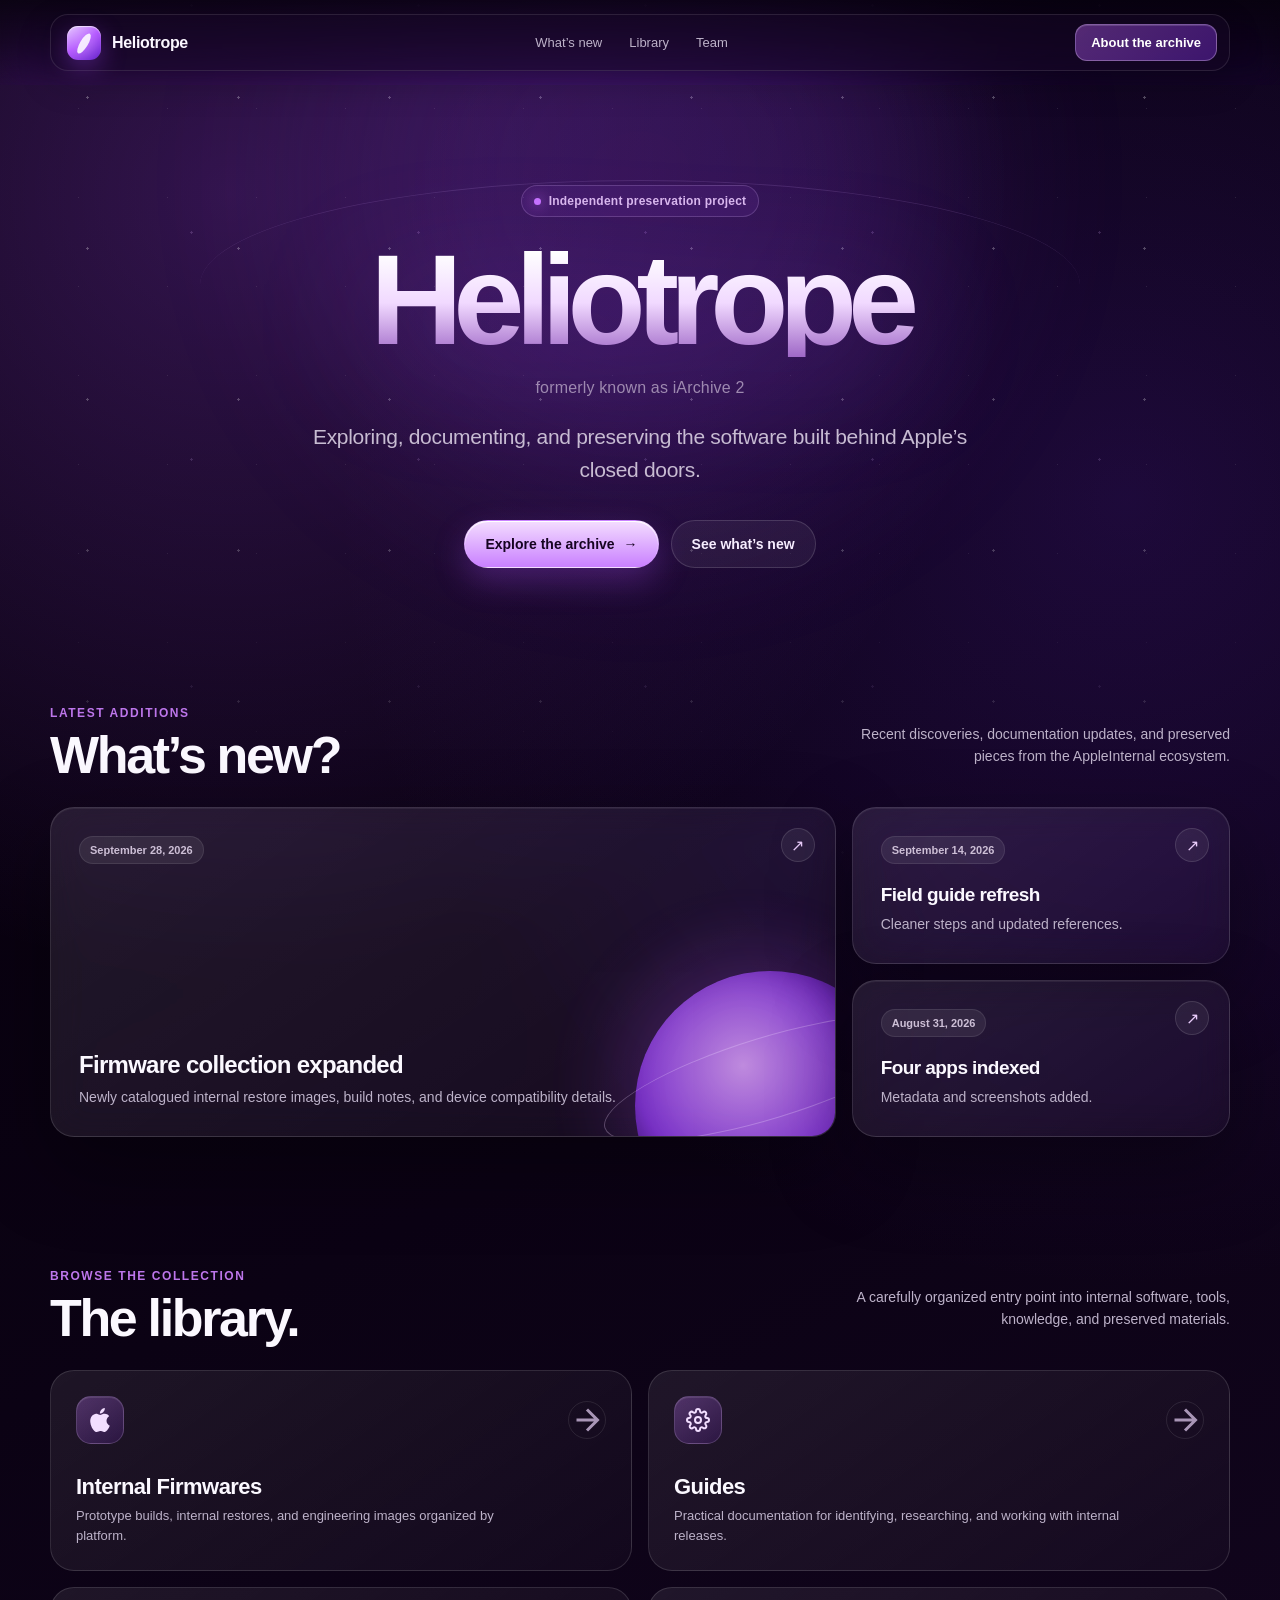
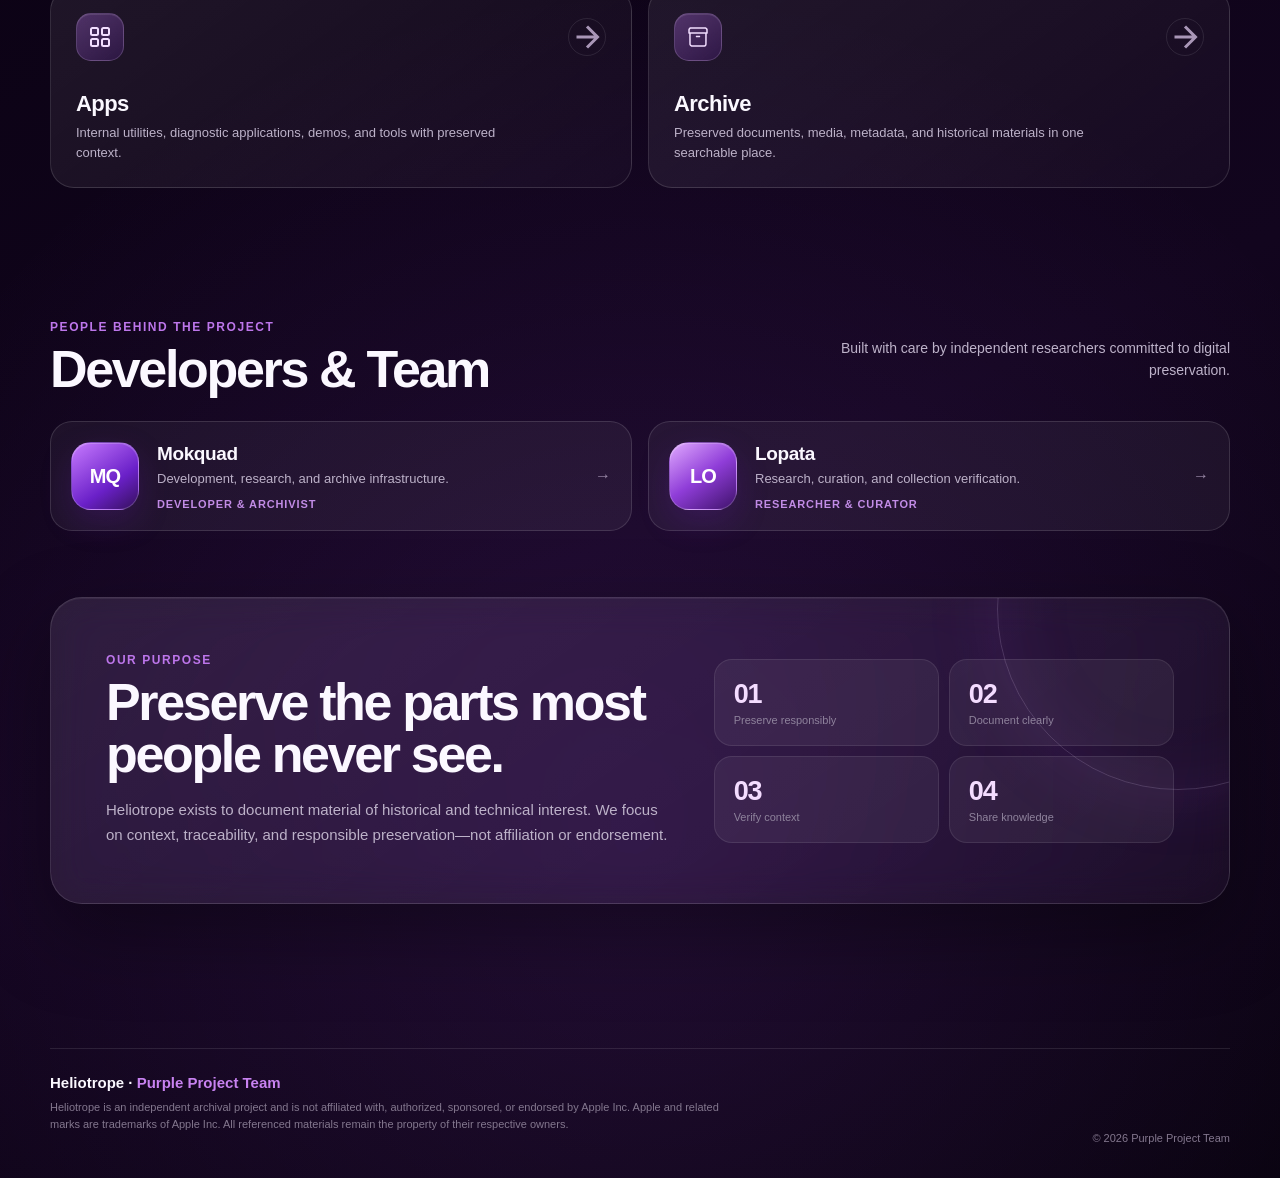
==== commit 5656be85: "Add files via upload" ====
--- a/index.html
+++ b/index.html
@@ -1,974 +1,626 @@
-<!DOCTYPE html>
+<!doctype html>
 <html lang="en">
 <head>
-    <meta charset="UTF-8">
-    <meta name="viewport" content="width=device-width, initial-scale=1.0">
-    <title>Heliotrope - The Ultimate Apple Internal Hub</title>
-    <style>
-       /* Фирменная нереальная космическая палитра */
-:root {
-    --bg-color: #030008;
-    --card-bg: rgba(22, 15, 36, 0.45);
-    --card-hover: rgba(30, 18, 54, 0.6);
-    --accent-color: #a855f7;
-    --accent-glow: rgba(139, 92, 246, 0.25);
-    --border-color: rgba(255, 255, 255, 0.06);
-    --border-hover: rgba(168, 85, 247, 0.4);
-    --text-main: #ffffff;
-    --text-muted: #a7a2b6;
-    --footer-bg: #05020c;
-    --neon-cyan: #06b6d4;
-    --neon-pink: #ec4899;
-}
-
-* {
-    box-sizing: border-box;
-    margin: 0;
-    padding: 0;
-    font-family: -apple-system, BlinkMacSystemFont, "Segoe UI", Roboto, "Helvetica Neue", Arial, sans-serif;
-    -webkit-font-smoothing: antialiased;
-}
-
-body {
-    background-color: var(--bg-color);
-    color: var(--text-main);
-    min-height: 100vh;
-    display: flex;
-    flex-direction: column;
-    align-items: center;
-    overflow-x: hidden;
-    position: relative;
-}
-
-/* 100% CSS Живой Космос: Движущиеся неоновые туманности */
-body::before, body::after {
-    content: "";
-    position: fixed;
-    width: 140vw;
-    height: 140vh;
-    top: -20vh;
-    left: -20vw;
-    z-index: -1;
-    mix-blend-mode: screen;
-    filter: blur(50px);
-    pointer-events: none;
-}
-
-/* Первый слой туманности */
-body::before {
-    background: 
-        radial-gradient(circle at 20% 30%, rgba(139, 92, 246, 0.25) 0%, transparent 45%),
-        radial-gradient(circle at 80% 70%, rgba(6, 182, 212, 0.2) 0%, transparent 50%);
-    animation: nebulaOrbitOne 25s ease-in-out infinite alternate;
-}
-
-/* Второй слой туманности */
-body::after {
-    background: 
-        radial-gradient(circle at 75% 25%, rgba(236, 72, 153, 0.18) 0%, transparent 40%),
-        radial-gradient(circle at 25% 80%, rgba(99, 102, 241, 0.15) 0%, transparent 45%);
-    animation: nebulaOrbitTwo 30s ease-in-out infinite alternate;
-}
-
-@keyframes nebulaOrbitOne {
-    0% { transform: translate(0, 0) scale(1) rotate(0deg); }
-    50% { transform: translate(5vw, -3vh) scale(1.08) rotate(3deg); }
-    100% { transform: translate(-3vw, 5vh) scale(0.95) rotate(-2deg); }
-}
-
-@keyframes nebulaOrbitTwo {
-    0% { transform: translate(0, 0) scale(0.95) rotate(0deg); }
-    50% { transform: translate(-4vw, 4vh) scale(1.05) rotate(-4deg); }
-    100% { transform: translate(3vw, -2vh) scale(1) rotate(3deg); }
-}
-
-/* Плавное космическое появление контента */
-@keyframes fadeIn {
-    from {
-        opacity: 0;
-        transform: translateY(40px);
-        filter: blur(10px);
-    }
-    to {
-        opacity: 1;
-        transform: translateY(0);
-        filter: blur(0);
-    }
-}
-
-/* Hero Section */
-.hero {
-    text-align: center;
-    padding: 100px 20px 60px 20px;
-    max-width: 800px;
-    opacity: 0;
-    animation: fadeIn 1.2s cubic-bezier(0.16, 1, 0.3, 1) forwards;
-    animation-delay: 0.1s;
-}
-
-/* Переливающийся градиент текста */
-.hero h1 {
-    font-size: 4.5rem;
-    font-weight: 900;
-    letter-spacing: -0.05em;
-    margin-bottom: 12px;
-    background: linear-gradient(
-        45deg, 
-        var(--accent-color), 
-        var(--neon-pink), 
-        var(--neon-cyan), 
-        var(--accent-color)
-    );
-    background-size: 300% auto;
-    -webkit-background-clip: text;
-    -webkit-text-fill-color: transparent;
-    animation: gradientShift 8s linear infinite;
-}
-
-@keyframes gradientShift {
-    0% { background-position: 0% 50%; }
-    50% { background-position: 100% 50%; }
-    100% { background-position: 0% 50%; }
-}
-
-/* Контейнер контента */
-.container {
-    width: 100%;
-    max-width: 1200px;
-    padding: 20px;
-    margin-bottom: 60px;
-}
-
-.grid {
-    display: grid;
-    grid-template-columns: repeat(auto-fit, minmax(340px, 1fr));
-    gap: 24px;
-}
-
-/* Карточки «Стеклянный Космос» (Glassmorphism) */
-.card {
-    background-color: var(--card-bg);
-    backdrop-filter: blur(20px);
-    -webkit-backdrop-filter: blur(20px);
-    border: 1px solid var(--border-color);
-    border-radius: 24px;
-    padding: 32px;
-    display: flex;
-    flex-direction: column;
-    justify-content: center;
-    position: relative;
-    cursor: pointer;
-    text-decoration: none;
-    color: inherit;
-    min-height: 160px;
-    opacity: 0;
-    overflow: hidden;
-    will-change: transform, opacity;
-    transition: 
-        background-color 0.5s cubic-bezier(0.25, 1, 0.5, 1), 
-        border-color 0.5s cubic-bezier(0.25, 1, 0.5, 1), 
-        transform 0.5s cubic-bezier(0.16, 1, 0.3, 1), 
-        box-shadow 0.5s cubic-bezier(0.16, 1, 0.3, 1);
-}
-
-/* Ультра-тонкая неоновая рамка */
-.card::before {
-    content: '';
-    position: absolute;
-    inset: 0;
-    border-radius: 24px;
-    padding: 1px;
-    background: linear-gradient(135deg, rgba(255, 255, 255, 0.1), transparent, rgba(255, 255, 255, 0.05));
-    -webkit-mask: linear-gradient(#fff 0 0) content-box, linear-gradient(#fff 0 0);
-    -webkit-mask-composite: xor;
-    mask-composite: exclude;
-    pointer-events: none;
-    transition: background 0.4s ease;
-}
-
-/* Каскадное появление */
-#main-grid .card:nth-child(1) { animation: fadeIn 1.2s cubic-bezier(0.16, 1, 0.3, 1) forwards; animation-delay: 0.2s; }
-#main-grid .card:nth-child(2) { animation: fadeIn 1.2s cubic-bezier(0.16, 1, 0.3, 1) forwards; animation-delay: 0.28s; }
-#main-grid .card:nth-child(3) { animation: fadeIn 1.2s cubic-bezier(0.16, 1, 0.3, 1) forwards; animation-delay: 0.36s; }
-#main-grid .card:nth-child(4) { animation: fadeIn 1.2s cubic-bezier(0.16, 1, 0.3, 1) forwards; animation-delay: 0.44s; }
-#main-grid .card:nth-child(5) { animation: fadeIn 1.2s cubic-bezier(0.16, 1, 0.3, 1) forwards; animation-delay: 0.52s; }
-#main-grid .card:nth-child(6) { animation: fadeIn 1.2s cubic-bezier(0.16, 1, 0.3, 1) forwards; animation-delay: 0.6s; }
-
-.card:hover {
-    transform: translateY(-8px) scale(1.01);
-    background-color: var(--card-hover);
-    border-color: var(--border-hover);
-    box-shadow: 
-        0 30px 60px rgba(0, 0, 0, 0.6), 
-        0 0 40px var(--accent-glow),
-        inset 0 0 20px rgba(255, 255, 255, 0.05);
-}
-
-.card:hover::before {
-    background: linear-gradient(135deg, var(--accent-color), var(--neon-cyan));
-}
-
-.card-header {
-    display: flex;
-    align-items: center;
-    justify-content: space-between;
-    width: 100%;
-}
-
-.header-left {
-    display: flex;
-    align-items: center;
-    gap: 16px;
-}
-
-.icon-wrapper {
-    background: linear-gradient(135deg, rgba(168, 85, 247, 0.15), rgba(6, 182, 212, 0.05));
-    padding: 14px;
-    border-radius: 16px;
-    display: flex;
-    align-items: center;
-    justify-content: center;
-    color: #c084fc;
-    border: 1px solid rgba(168, 85, 247, 0.2);
-    transition: transform 0.4s cubic-bezier(0.16, 1, 0.3, 1), border-color 0.4s ease, color 0.4s ease;
-}
-
-.card:hover .icon-wrapper {
-    transform: scale(1.1) rotate(4deg);
-    border-color: var(--neon-cyan);
-    color: #fff;
-}
-
-.arrow-icon {
-    color: var(--text-muted);
-    display: inline-flex;
-    align-items: center;
-    justify-content: center;
-    transition: all 0.4s ease;
-}
-
-.card:hover .arrow-icon {
-    color: var(--neon-cyan);
-    transform: translateX(6px) scale(1.1);
-    filter: drop-shadow(0 0 10px var(--neon-cyan));
-}
-
-.card-content h2 {
-    font-size: 1.45rem;
-    font-weight: 700;
-    color: var(--text-main);
-    margin-top: 24px;
-    letter-spacing: -0.02em;
-}
-
-/* Подвал */
-footer {
-    margin-top: auto;
-    width: 100%;
-    padding: 60px 20px;
-    text-align: center;
-    border-top: 1px solid var(--border-color);
-    background: linear-gradient(to top, var(--footer-bg), transparent);
-    opacity: 0;
-    animation: fadeIn 1.2s cubic-bezier(0.16, 1, 0.3, 1) forwards;
-    animation-delay: 0.7s;
-}
-
-.footer-text {
-    font-size: 0.95rem;
-    color: var(--text-muted);
-    max-width: 650px;
-    margin: 0 auto 24px auto;
-    line-height: 1.7;
-}
-
-.footer-links {
-    display: flex;
-    justify-content: center;
-    gap: 40px;
-}
-
-.footer-links a {
-    color: #a855f7;
-    text-decoration: none;
-    font-size: 1rem;
-    font-weight: 600;
-    transition: all 0.3s ease;
-    display: inline-flex;
-    align-items: center;
-    gap: 8px;
-}
-
-.footer-links a:hover {
-    color: var(--neon-cyan);
-    transform: translateY(-2px);
-    text-shadow: 0 0 15px rgba(6, 182, 212, 0.6);
-}
-
-@media (max-width: 768px) {
-    .hero {
-        padding-top: 60px;
-        padding-bottom: 40px;
-    }
-    .hero h1 {
-        font-size: 3rem;
-    }
-    .grid {
-        grid-template-columns: 1fr;
-    }
-    .footer-links {
-        gap: 24px;
-        flex-wrap: wrap;
-    }
-}
-    <!-- Hero Section -->
-    <div class="hero">
-        <h1>The biggest Apple Internal Web-Archive in Internet.</h1>
-
-<!-- НАЧАЛО БЛОКА ИНСТРУКЦИИ GETTING STARTED -->
-<section class="heliotrope-getting-started">
-  <div class="welcome-banner">
-    <h2>Getting Started:</h2>
-    <p>Welcome to <strong>Heliotrope</strong>. We are the biggest Apple Internal Web-Archive in Internet, that has everything starting from Internal Firmwares, Guides & Sofware like HomeDiagnostics.</p>
-  </div>
-
-  <!-- Блок пошаговой инструкции -->
-  <div class="instruction-steps">
-    <div class="inst-step">
-      <div class="step-content">
-        <h3>Who we are?</h3>
-        <p>We are a little team specialized on Apple Internal Arching called "Purple Project". We are trying to make the biggest web-archive of Apple Internal Software. Our team consists of two developers - Mokquad & Lopata.</p>
-      </div>
+  <meta charset="utf-8">
+  <meta name="viewport" content="width=device-width, initial-scale=1, viewport-fit=cover">
+  <meta name="theme-color" content="#08020f">
+  <meta name="description" content="Heliotrope — a community archive dedicated to preserving AppleInternal software, documentation, and history.">
+  <title>Heliotrope — AppleInternal Archive</title>
+  <style>
+    :root {
+      --bg: #07020d;
+      --bg-2: #10051d;
+      --surface: rgba(255,255,255,.072);
+      --surface-strong: rgba(255,255,255,.105);
+      --line: rgba(255,255,255,.13);
+      --line-strong: rgba(220,181,255,.3);
+      --text: #fbf8ff;
+      --muted: #bdb2c9;
+      --muted-2: #8f839c;
+      --purple: #b45cff;
+      --purple-light: #e5b7ff;
+      --purple-deep: #6d22d9;
+      --accent: #d58cff;
+      --shadow: 0 30px 80px rgba(0,0,0,.35);
+      --radius-xl: 32px;
+      --radius-lg: 24px;
+      --radius-md: 18px;
+    }
+
+    * { box-sizing: border-box; }
+    html { scroll-behavior: smooth; }
+    body {
+      margin: 0;
+      min-height: 100vh;
+      color: var(--text);
+      background:
+        radial-gradient(circle at 18% 7%, rgba(169,71,255,.27), transparent 28%),
+        radial-gradient(circle at 88% 18%, rgba(95,35,190,.24), transparent 31%),
+        radial-gradient(circle at 50% 88%, rgba(182,83,255,.12), transparent 34%),
+        linear-gradient(155deg, #050109 0%, #0b0214 42%, #12051e 72%, #07020d 100%);
+      font-family: -apple-system, BlinkMacSystemFont, "SF Pro Display", "SF Pro Text", "Helvetica Neue", Helvetica, Arial, sans-serif;
+      -webkit-font-smoothing: antialiased;
+      overflow-x: hidden;
+    }
+
+    body::before {
+      content: "";
+      position: fixed;
+      inset: 0;
+      pointer-events: none;
+      opacity: .38;
+      background-image:
+        radial-gradient(circle, rgba(255,255,255,.78) 0 1px, transparent 1.25px),
+        radial-gradient(circle, rgba(220,183,255,.55) 0 1px, transparent 1.2px),
+        radial-gradient(circle, rgba(255,255,255,.3) 0 .7px, transparent 1px);
+      background-size: 151px 151px, 227px 227px, 89px 89px;
+      background-position: 12px 22px, 78px 119px, 34px 64px;
+      mask-image: linear-gradient(to bottom, #000 0%, rgba(0,0,0,.8) 55%, transparent 100%);
+      z-index: -2;
+    }
+
+    .aurora {
+      position: fixed;
+      width: 48vw;
+      height: 48vw;
+      max-width: 700px;
+      max-height: 700px;
+      border-radius: 50%;
+      filter: blur(100px);
+      opacity: .18;
+      pointer-events: none;
+      z-index: -1;
+      background: #9e46ff;
+      left: var(--x, 50%);
+      top: var(--y, 20%);
+      transform: translate(-50%, -50%);
+      transition: left .6s ease-out, top .6s ease-out;
+    }
+
+    a { color: inherit; text-decoration: none; }
+    button { font: inherit; }
+    .container { width: min(1180px, calc(100% - 40px)); margin: 0 auto; }
+
+    .nav-shell {
+      position: sticky;
+      top: 0;
+      z-index: 50;
+      padding: 14px 0;
+      background: linear-gradient(to bottom, rgba(7,2,13,.83), rgba(7,2,13,.48), transparent);
+      backdrop-filter: blur(18px) saturate(140%);
+      -webkit-backdrop-filter: blur(18px) saturate(140%);
+    }
+
+    nav {
+      min-height: 56px;
+      display: flex;
+      align-items: center;
+      justify-content: space-between;
+      gap: 20px;
+      padding: 9px 12px 9px 16px;
+      border: 1px solid rgba(255,255,255,.1);
+      background: rgba(22,8,37,.55);
+      border-radius: 18px;
+      box-shadow: 0 12px 35px rgba(0,0,0,.2);
+    }
+
+    .brand { display: flex; align-items: center; gap: 11px; min-width: 0; }
+    .brand-mark {
+      width: 34px; height: 34px; border-radius: 11px; position: relative; overflow: hidden;
+      background: linear-gradient(145deg, #ead0ff 0%, #b253ff 48%, #6321cb 100%);
+      box-shadow: inset 0 1px 1px rgba(255,255,255,.65), 0 8px 24px rgba(165,70,255,.35);
+    }
+    .brand-mark::before {
+      content: ""; position: absolute; width: 8px; height: 23px; border-radius: 50%;
+      background: rgba(255,255,255,.88); transform: rotate(31deg); left: 13px; top: 6px;
+      box-shadow: 0 0 18px rgba(255,255,255,.65);
+    }
+    .brand-name { font-size: 16px; font-weight: 650; letter-spacing: -.02em; white-space: nowrap; }
+    .nav-links { display: flex; align-items: center; gap: 3px; }
+    .nav-links a {
+      padding: 9px 12px; color: var(--muted); font-size: 13px; font-weight: 520; border-radius: 10px;
+      transition: color .2s ease, background .2s ease;
+    }
+    .nav-links a:hover, .nav-links a:focus-visible { color: #fff; background: rgba(255,255,255,.07); outline: none; }
+    .nav-action {
+      border: 1px solid rgba(234,204,255,.34); color: #fff; cursor: pointer;
+      background: linear-gradient(135deg, rgba(195,104,255,.38), rgba(117,44,208,.44));
+      padding: 10px 15px; border-radius: 12px; font-size: 13px; font-weight: 650;
+      box-shadow: inset 0 1px 0 rgba(255,255,255,.14);
+      transition: transform .2s ease, border-color .2s ease, background .2s ease;
+    }
+    .nav-action:hover { transform: translateY(-1px); border-color: rgba(241,219,255,.65); background: rgba(176,81,246,.42); }
+
+    .hero { padding: 100px 0 72px; text-align: center; position: relative; }
+    .eyebrow {
+      display: inline-flex; align-items: center; gap: 8px; padding: 8px 12px;
+      border-radius: 999px; border: 1px solid rgba(230,194,255,.2);
+      background: rgba(170,79,237,.09); color: #d9b8ee; font-size: 12px; font-weight: 650;
+      letter-spacing: .02em;
+    }
+    .eyebrow-dot { width: 7px; height: 7px; border-radius: 50%; background: #c773ff; box-shadow: 0 0 14px #c773ff; }
+    h1 {
+      margin: 25px auto 0; max-width: 950px; font-size: clamp(64px, 10vw, 132px); line-height: .9;
+      letter-spacing: -.073em; font-weight: 750;
+      background: linear-gradient(180deg, #fff 8%, #f1d9ff 53%, #9f68c7 100%);
+      -webkit-background-clip: text; background-clip: text; color: transparent;
+      filter: drop-shadow(0 20px 65px rgba(165,78,255,.22));
+    }
+    .former { display: block; margin-top: 22px; color: #9e8cad; font-size: clamp(13px, 1.6vw, 16px); font-weight: 500; letter-spacing: .01em; }
+    .hero-copy { max-width: 670px; margin: 24px auto 0; color: #c8bdd2; font-size: clamp(17px, 2.2vw, 21px); line-height: 1.55; letter-spacing: -.015em; }
+    .hero-actions { display: flex; justify-content: center; flex-wrap: wrap; gap: 12px; margin-top: 34px; }
+    .btn {
+      display: inline-flex; align-items: center; justify-content: center; gap: 9px;
+      min-height: 48px; padding: 0 20px; border-radius: 999px; border: 1px solid transparent;
+      font-size: 14px; font-weight: 650; cursor: pointer; transition: transform .2s ease, box-shadow .2s ease, background .2s ease;
+    }
+    .btn:hover { transform: translateY(-2px); }
+    .btn-primary { color: #160421; background: linear-gradient(180deg, #f4ddff, #c980ff); box-shadow: 0 13px 32px rgba(179,83,255,.27), inset 0 1px 0 #fff; }
+    .btn-primary:hover { box-shadow: 0 17px 38px rgba(179,83,255,.38), inset 0 1px 0 #fff; }
+    .btn-secondary { color: #f7edff; border-color: rgba(255,255,255,.14); background: rgba(255,255,255,.055); }
+    .btn-secondary:hover { background: rgba(255,255,255,.09); }
+    .hero-orbit {
+      width: min(880px, 92vw); height: 210px; position: absolute; left: 50%; top: 95px;
+      transform: translateX(-50%); border-top: 1px solid rgba(215,169,255,.15); border-radius: 50%;
+      pointer-events: none; filter: drop-shadow(0 -2px 10px rgba(191,105,255,.1));
+    }
+
+    section { scroll-margin-top: 90px; }
+    .section { padding: 66px 0; }
+    .section-head { display: flex; align-items: end; justify-content: space-between; gap: 24px; margin-bottom: 26px; }
+    .kicker { color: #bd76eb; font-size: 12px; font-weight: 720; letter-spacing: .13em; text-transform: uppercase; margin-bottom: 9px; }
+    h2 { margin: 0; font-size: clamp(32px, 4.6vw, 52px); line-height: 1; letter-spacing: -.045em; font-weight: 700; }
+    .section-note { max-width: 410px; color: var(--muted); font-size: 14px; line-height: 1.55; text-align: right; }
+
+    .glass {
+      background: linear-gradient(145deg, rgba(255,255,255,.095), rgba(255,255,255,.035));
+      border: 1px solid var(--line);
+      box-shadow: inset 0 1px 0 rgba(255,255,255,.06), var(--shadow);
+      backdrop-filter: blur(18px) saturate(130%);
+      -webkit-backdrop-filter: blur(18px) saturate(130%);
+    }
+
+    .update-grid { display: grid; grid-template-columns: 1.35fr .65fr; gap: 16px; }
+    .update-card {
+      border-radius: var(--radius-lg); min-height: 230px; position: relative; overflow: hidden; padding: 28px;
+      display: flex; flex-direction: column; justify-content: space-between; cursor: pointer;
+      transition: transform .25s ease, border-color .25s ease, background .25s ease;
+    }
+    .update-card:hover { transform: translateY(-4px); border-color: rgba(222,178,255,.3); }
+    .update-card.featured { min-height: 330px; }
+    .update-card.featured::after {
+      content: ""; position: absolute; width: 270px; height: 270px; border-radius: 50%; right: -70px; bottom: -105px;
+      background: radial-gradient(circle at 40% 35%, #dda2ff, #8d39e7 46%, #40127f 70%);
+      box-shadow: -20px -20px 75px rgba(190,86,255,.23), inset -25px -20px 45px rgba(30,3,57,.55);
+      opacity: .85;
+    }
+    .update-card.featured::before {
+      content: ""; position: absolute; width: 340px; height: 80px; border: 1px solid rgba(242,217,255,.29);
+      border-radius: 50%; right: -104px; bottom: 17px; transform: rotate(-17deg); z-index: 1;
+    }
+    .date-pill { width: fit-content; padding: 7px 10px; border-radius: 999px; background: rgba(255,255,255,.075); border: 1px solid rgba(255,255,255,.09); color: #cdbfd6; font-size: 11px; font-weight: 620; }
+    .update-content { position: relative; z-index: 2; max-width: 74%; }
+    .update-card h3 { margin: 14px 0 8px; font-size: 24px; letter-spacing: -.03em; }
+    .update-card p { color: var(--muted); margin: 0; font-size: 14px; line-height: 1.55; }
+    .stack { display: grid; gap: 16px; }
+    .small-update { min-height: 157px; }
+    .small-update .update-content { max-width: 100%; }
+    .small-update h3 { font-size: 19px; margin-top: 12px; }
+    .card-arrow {
+      position: absolute; top: 20px; right: 20px; width: 34px; height: 34px; display: grid; place-items: center;
+      border-radius: 50%; color: #e9ccfa; border: 1px solid rgba(255,255,255,.12); background: rgba(255,255,255,.06);
+      transition: transform .25s ease, background .25s ease;
+    }
+    .update-card:hover .card-arrow { transform: translate(2px,-2px); background: rgba(204,132,255,.16); }
+
+    .library-grid { display: grid; grid-template-columns: repeat(2, minmax(0,1fr)); gap: 16px; }
+    .library-card {
+      border: 1px solid var(--line); background: linear-gradient(145deg, rgba(255,255,255,.08), rgba(255,255,255,.025));
+      border-radius: var(--radius-lg); padding: 25px; min-height: 190px; color: inherit; cursor: pointer; text-align: left;
+      position: relative; overflow: hidden; transition: transform .25s ease, border-color .25s ease, background .25s ease;
+    }
+    .library-card::before {
+      content: ""; position: absolute; inset: auto -40px -90px auto; width: 190px; height: 190px; border-radius: 50%;
+      background: radial-gradient(circle, rgba(186,88,255,.2), transparent 67%); opacity: 0; transition: opacity .25s ease;
+    }
+    .library-card:hover { transform: translateY(-4px); border-color: rgba(221,176,255,.34); background: linear-gradient(145deg, rgba(200,128,255,.12), rgba(255,255,255,.035)); }
+    .library-card:hover::before { opacity: 1; }
+    .card-top { display: flex; justify-content: space-between; align-items: center; gap: 20px; }
+    .icon-wrapper {
+      width: 48px; height: 48px; border-radius: 15px; display: grid; place-items: center; color: #f2deff;
+      background: linear-gradient(145deg, rgba(199,123,255,.3), rgba(105,35,180,.2));
+      border: 1px solid rgba(235,204,255,.2); box-shadow: inset 0 1px 0 rgba(255,255,255,.1);
+    }
+    .icon-wrapper svg { width: 24px; height: 24px; }
+    .arrow-icon {
+      width: 38px; height: 38px; border-radius: 50%; display: grid; place-items: center; color: #a996b7;
+      border: 1px solid rgba(255,255,255,.095); transition: transform .25s ease, color .25s ease, background .25s ease;
+    }
+    .library-card:hover .arrow-icon { color: #fff; background: rgba(255,255,255,.08); transform: translateX(3px); }
+    .library-card h3 { margin: 30px 0 6px; font-size: 22px; letter-spacing: -.025em; }
+    .library-card p { margin: 0; color: var(--muted); font-size: 13px; line-height: 1.5; max-width: 84%; }
+
+    .team-grid { display: grid; grid-template-columns: repeat(2, minmax(0,1fr)); gap: 16px; }
+    .person-card {
+      display: flex; align-items: center; gap: 18px; width: 100%; padding: 20px; text-align: left; color: inherit;
+      border-radius: 22px; border: 1px solid var(--line); background: rgba(255,255,255,.05); cursor: pointer;
+      transition: transform .25s ease, background .25s ease, border-color .25s ease;
+    }
+    .person-card:hover { transform: translateY(-3px); background: rgba(255,255,255,.08); border-color: rgba(218,170,255,.29); }
+    .avatar {
+      width: 68px; height: 68px; flex: 0 0 68px; border-radius: 20px; position: relative; overflow: hidden;
+      display: grid; place-items: center; color: #fff; font-size: 20px; font-weight: 740; letter-spacing: -.04em;
+      background: linear-gradient(145deg, #c77aff 0%, #6a20c8 62%, #35105c 100%);
+      border: 1px solid rgba(255,255,255,.2); box-shadow: inset 0 1px 0 rgba(255,255,255,.2), 0 12px 30px rgba(87,25,145,.3);
+    }
+    .avatar.alt { background: linear-gradient(145deg, #e0a9ff 0%, #8f3dd8 50%, #3f126b 100%); }
+    .avatar img { position: absolute; inset: 0; width: 100%; height: 100%; object-fit: cover; }
+    .person-copy { min-width: 0; flex: 1; }
+    .person-copy h3 { margin: 0 0 5px; font-size: 19px; letter-spacing: -.02em; }
+    .person-copy p { margin: 0; color: var(--muted); font-size: 13px; line-height: 1.45; }
+    .role { color: #c28ce6; font-size: 11px; font-weight: 680; text-transform: uppercase; letter-spacing: .08em; display: block; margin-top: 9px; }
+    .person-arrow { color: #9c8ba9; }
+
+    .manifesto {
+      margin-top: 66px; padding: clamp(28px, 5vw, 55px); border-radius: var(--radius-xl); position: relative; overflow: hidden;
+      display: grid; grid-template-columns: 1.1fr .9fr; align-items: center; gap: 45px;
+    }
+    .manifesto::after {
+      content: ""; position: absolute; width: 360px; height: 360px; border-radius: 50%; right: -130px; top: -170px;
+      border: 1px solid rgba(226,191,255,.2); box-shadow: 0 0 80px rgba(180,75,255,.11), inset 0 0 80px rgba(180,75,255,.08);
+    }
+    .manifesto h2 { max-width: 590px; }
+    .manifesto p { margin: 18px 0 0; color: var(--muted); font-size: 15px; line-height: 1.65; max-width: 610px; }
+    .stats { display: grid; grid-template-columns: repeat(2, 1fr); gap: 10px; position: relative; z-index: 1; }
+    .stat { padding: 19px; border-radius: 18px; background: rgba(255,255,255,.055); border: 1px solid rgba(255,255,255,.09); }
+    .stat-value { display: block; font-size: 27px; font-weight: 700; letter-spacing: -.04em; color: #f4dcff; }
+    .stat-label { display: block; margin-top: 4px; font-size: 11px; color: var(--muted-2); }
+
+    footer { padding: 78px 0 34px; }
+    .footer-inner { padding-top: 25px; border-top: 1px solid rgba(255,255,255,.1); display: flex; justify-content: space-between; gap: 30px; align-items: flex-end; }
+    .footer-brand { font-size: 15px; font-weight: 680; }
+    .footer-brand span { color: #c882f1; }
+    .disclaimer { max-width: 700px; margin-top: 8px; color: #83778e; font-size: 11px; line-height: 1.55; }
+    .footer-meta { color: #83778e; font-size: 11px; white-space: nowrap; }
+
+    .modal-backdrop {
+      position: fixed; inset: 0; z-index: 100; display: grid; place-items: center; padding: 20px;
+      background: rgba(3,0,7,.72); backdrop-filter: blur(16px); -webkit-backdrop-filter: blur(16px);
+      opacity: 0; visibility: hidden; transition: opacity .22s ease, visibility .22s ease;
+    }
+    .modal-backdrop.open { opacity: 1; visibility: visible; }
+    .modal {
+      width: min(560px, 100%); border-radius: 28px; padding: 28px; position: relative;
+      background: linear-gradient(145deg, rgba(40,16,61,.98), rgba(14,5,24,.98));
+      border: 1px solid rgba(235,207,255,.2); box-shadow: 0 40px 100px rgba(0,0,0,.58), inset 0 1px 0 rgba(255,255,255,.1);
+      transform: translateY(12px) scale(.98); transition: transform .22s ease;
+    }
+    .modal-backdrop.open .modal { transform: none; }
+    .modal-close { position: absolute; right: 18px; top: 18px; width: 36px; height: 36px; border: 0; border-radius: 50%; color: #d8c5e5; background: rgba(255,255,255,.08); cursor: pointer; font-size: 20px; }
+    .modal-icon { width: 54px; height: 54px; border-radius: 17px; display: grid; place-items: center; color: #f2dbff; background: rgba(187,91,255,.17); border: 1px solid rgba(226,186,255,.19); }
+    .modal-icon svg { width: 27px; height: 27px; }
+    .modal h3 { font-size: 30px; margin: 24px 0 10px; letter-spacing: -.04em; }
+    .modal p { color: var(--muted); font-size: 15px; line-height: 1.6; margin: 0; }
+    .modal-footer { display: flex; justify-content: space-between; align-items: center; gap: 12px; margin-top: 25px; padding-top: 20px; border-top: 1px solid rgba(255,255,255,.08); color: #9687a2; font-size: 11px; }
+    .status { display: inline-flex; align-items: center; gap: 7px; color: #d6afea; }
+    .status::before { content: ""; width: 6px; height: 6px; border-radius: 50%; background: #b75ff0; box-shadow: 0 0 10px #b75ff0; }
+
+    .reveal { opacity: 0; transform: translateY(18px); transition: opacity .7s ease, transform .7s ease; }
+    .reveal.visible { opacity: 1; transform: none; }
+
+    @media (max-width: 820px) {
+      .nav-links { display: none; }
+      .hero { padding-top: 78px; }
+      .hero-orbit { top: 80px; }
+      .update-grid, .manifesto { grid-template-columns: 1fr; }
+      .stack { grid-template-columns: repeat(2, minmax(0,1fr)); }
+      .manifesto { gap: 30px; }
+      .section-head { align-items: start; flex-direction: column; }
+      .section-note { text-align: left; }
+    }
+
+    @media (max-width: 620px) {
+      .container { width: min(100% - 24px, 1180px); }
+      .nav-shell { padding-top: 8px; }
+      nav { border-radius: 16px; }
+      .nav-action { padding: 9px 12px; }
+      .hero { padding: 65px 0 48px; }
+      h1 { font-size: clamp(55px, 18vw, 82px); }
+      .hero-copy { font-size: 17px; }
+      .section { padding: 48px 0; }
+      .library-grid, .team-grid, .stack { grid-template-columns: 1fr; }
+      .update-card.featured { min-height: 310px; }
+      .update-content { max-width: 94%; }
+      .update-card.featured .update-content { max-width: 77%; }
+      .person-card { padding: 16px; }
+      .avatar { width: 58px; height: 58px; flex-basis: 58px; border-radius: 17px; }
+      .manifesto { margin-top: 48px; }
+      .footer-inner { align-items: flex-start; flex-direction: column; }
+      .footer-meta { white-space: normal; }
+    }
+
+    @media (prefers-reduced-motion: reduce) {
+      html { scroll-behavior: auto; }
+      *, *::before, *::after { animation-duration: .01ms !important; animation-iteration-count: 1 !important; transition-duration: .01ms !important; }
+      .reveal { opacity: 1; transform: none; }
+    }
+  </style>
+</head>
+<body>
+  <div class="aurora" aria-hidden="true"></div>
+
+  <header class="nav-shell">
+    <div class="container">
+      <nav aria-label="Primary navigation">
+        <a class="brand" href="#top" aria-label="Heliotrope home">
+          <span class="brand-mark" aria-hidden="true"></span>
+          <span class="brand-name">Heliotrope</span>
+        </a>
+        <div class="nav-links">
+          <a href="#new">What’s new</a>
+          <a href="#library">Library</a>
+          <a href="#team">Team</a>
+        </div>
+        <button class="nav-action" type="button" data-open="about">About the archive</button>
+      </nav>
     </div>
-
-    <div class="inst-step">
-      <div class="step-num animation-pulse">02</div>
-      <div class="step-content">
-        <h3>Подключение и выбор интерфейса</h3>
-        <p>Коммутация с тестовым стендом осуществляется строго по инструкции из раздела <strong>NonUI Tutorial</strong>. Для текстовых консолей используйте аппаратные кабели (например, Kanzi или Chameleon). При работе через сеть убедитесь, что SSH-мост стабилен и логирование не прервется в процессе дампа.</p>
-      </div>
+  </header>
+
+  <main id="top">
+    <section class="hero container">
+      <div class="hero-orbit" aria-hidden="true"></div>
+      <div class="eyebrow"><span class="eyebrow-dot"></span> Independent preservation project</div>
+      <h1>Heliotrope</h1>
+      <span class="former">formerly known as iArchive 2</span>
+      <p class="hero-copy">Exploring, documenting, and preserving the software built behind Apple’s closed doors.</p>
+      <div class="hero-actions">
+        <a class="btn btn-primary" href="#library">Explore the archive <span aria-hidden="true">→</span></a>
+        <a class="btn btn-secondary" href="#new">See what’s new</a>
+      </div>
+    </section>
+
+    <section class="section container reveal" id="new">
+      <div class="section-head">
+        <div>
+          <div class="kicker">Latest additions</div>
+          <h2>What’s new?</h2>
+        </div>
+        <p class="section-note">Recent discoveries, documentation updates, and preserved pieces from the AppleInternal ecosystem.</p>
+      </div>
+
+      <div class="update-grid">
+        <article class="update-card featured glass" tabindex="0" role="button" data-open="firmware">
+          <span class="date-pill">September 28, 2026</span>
+          <span class="card-arrow" aria-hidden="true">↗</span>
+          <div class="update-content">
+            <h3>Firmware collection expanded</h3>
+            <p>Newly catalogued internal restore images, build notes, and device compatibility details.</p>
+          </div>
+        </article>
+        <div class="stack">
+          <article class="update-card small-update glass" tabindex="0" role="button" data-open="guides">
+            <span class="date-pill">September 14, 2026</span>
+            <span class="card-arrow" aria-hidden="true">↗</span>
+            <div class="update-content">
+              <h3>Field guide refresh</h3>
+              <p>Cleaner steps and updated references.</p>
+            </div>
+          </article>
+          <article class="update-card small-update glass" tabindex="0" role="button" data-open="apps">
+            <span class="date-pill">August 31, 2026</span>
+            <span class="card-arrow" aria-hidden="true">↗</span>
+            <div class="update-content">
+              <h3>Four apps indexed</h3>
+              <p>Metadata and screenshots added.</p>
+            </div>
+          </article>
+        </div>
+      </div>
+    </section>
+
+    <section class="section container reveal" id="library">
+      <div class="section-head">
+        <div>
+          <div class="kicker">Browse the collection</div>
+          <h2>The library.</h2>
+        </div>
+        <p class="section-note">A carefully organized entry point into internal software, tools, knowledge, and preserved materials.</p>
+      </div>
+
+      <div class="library-grid">
+        <button class="library-card" type="button" data-open="firmware">
+          <div class="card-top">
+            <div class="icon-wrapper">
+              <svg viewBox="0 0 1920 2359" fill="currentColor" aria-hidden="true">
+                <g transform="translate(0,2359) scale(.1,-.1)">
+                  <path d="M14150 23583c-672-53-1453-332-2150-771-850-534-1504-1253-1960-2152-262-519-430-1046-502-1584-29-216-32-638-5-791 10-54 19-100 21-102 11-11 125-24 261-29 767-31 1766 358 2570 1001 455 364 857 833 1195 1395 109 182 304 577 383 780 171 436 282 870 332 1305 33 288 30 706-7 898l-11 57-41-2c-22-1-61-3-86-5z"/>
+                  <path d="M13685 17884c-507-38-876-108-1375-259-293-89-550-183-1140-415-837-329-1102-403-1430-402-331 2-629 86-1412 398-646 257-835 327-1127 414-756 226-1398 264-2191 129-1308-222-2513-926-3394-1984C400 14306-150 12272 35 9920c144-1822 674-3696 1526-5390 400-797 740-1330 1455-2287 786-1052 1390-1642 1999-1955 387-198 711-278 1129-278 212 0 338 10 521 41 339 57 582 136 1145 371 608 254 846 340 1161 417 783 192 1644 169 2399-65 174-54 406-144 700-271 694-301 946-380 1420-445 61-8 203-13 400-13 335 0 424 10 671 74 357 92 767 302 1104 566 570 445 1067 1028 1882 2205 569 822 1076 1791 1438 2750 77 203 197 557 209 616l7 30-103 45c-193 83-494 253-746 422-497 331-985 792-1334 1261-573 767-895 1650-968 2651-13 180-13 590 0 770 49 672 215 1296 501 1880 409 837 1070 1581 1912 2149 64 44 117 85 117 90 0 16-182 257-295 392-514 613-1136 1090-1845 1415-605 277-1239 440-1955 504-162 15-694 27-800 19z"/>
+                </g>
+              </svg>
+            </div>
+            <span class="arrow-icon" aria-hidden="true"><svg viewBox="0 0 24 24" fill="none" stroke="currentColor" stroke-width="2"><path d="M5 12h14M12 5l7 7-7 7"/></svg></span>
+          </div>
+          <h3>Internal Firmwares</h3>
+          <p>Prototype builds, internal restores, and engineering images organized by platform.</p>
+        </button>
+
+        <button class="library-card" type="button" data-open="guides">
+          <div class="card-top">
+            <div class="icon-wrapper">
+              <svg viewBox="0 0 24 24" fill="none" stroke="currentColor" stroke-width="2" stroke-linecap="round" stroke-linejoin="round" aria-hidden="true"><circle cx="12" cy="12" r="3"/><path d="M19.4 15a1.65 1.65 0 0 0 .33 1.82l.06.06a2 2 0 1 1-2.83 2.83l-.06-.06a1.65 1.65 0 0 0-1.82-.33 1.65 1.65 0 0 0-1 1.51V21a2 2 0 0 1-4 0v-.09A1.65 1.65 0 0 0 9 19.4a1.65 1.65 0 0 0-1.82.33l-.06.06a2 2 0 1 1-2.83-2.83l.06-.06a1.65 1.65 0 0 0 .33-1.82 1.65 1.65 0 0 0-1.51-1H3a2 2 0 0 1 0-4h.09A1.65 1.65 0 0 0 4.6 9a1.65 1.65 0 0 0-.33-1.82l-.06-.06a2 2 0 1 1 2.83-2.83l.06.06a1.65 1.65 0 0 0 1.82.33H9a1.65 1.65 0 0 0 1-1.51V3a2 2 0 0 1 4 0v.09a1.65 1.65 0 0 0 1 1.51 1.65 1.65 0 0 0 1.82-.33l.06-.06a2 2 0 1 1 2.83 2.83l-.06.06a1.65 1.65 0 0 0-.33 1.82V9a1.65 1.65 0 0 0 1.51 1H21a2 2 0 0 1 0 4h-.09a1.65 1.65 0 0 0-1.51 1z"/></svg>
+            </div>
+            <span class="arrow-icon" aria-hidden="true"><svg viewBox="0 0 24 24" fill="none" stroke="currentColor" stroke-width="2"><path d="M5 12h14M12 5l7 7-7 7"/></svg></span>
+          </div>
+          <h3>Guides</h3>
+          <p>Practical documentation for identifying, researching, and working with internal releases.</p>
+        </button>
+
+        <button class="library-card" type="button" data-open="apps">
+          <div class="card-top">
+            <div class="icon-wrapper">
+              <svg viewBox="0 0 24 24" fill="none" stroke="currentColor" stroke-width="2" stroke-linecap="round" stroke-linejoin="round" aria-hidden="true"><rect x="3" y="3" width="7" height="7" rx="1.5"/><rect x="14" y="3" width="7" height="7" rx="1.5"/><rect x="14" y="14" width="7" height="7" rx="1.5"/><rect x="3" y="14" width="7" height="7" rx="1.5"/></svg>
+            </div>
+            <span class="arrow-icon" aria-hidden="true"><svg viewBox="0 0 24 24" fill="none" stroke="currentColor" stroke-width="2"><path d="M5 12h14M12 5l7 7-7 7"/></svg></span>
+          </div>
+          <h3>Apps</h3>
+          <p>Internal utilities, diagnostic applications, demos, and tools with preserved context.</p>
+        </button>
+
+        <button class="library-card" type="button" data-open="archive">
+          <div class="card-top">
+            <div class="icon-wrapper">
+              <svg viewBox="0 0 300 300" fill="currentColor" aria-hidden="true">
+                <g transform="translate(0,300) scale(.1,-.1)">
+                  <path d="M535 2706c-104-33-186-103-228-194-21-44-22-62-22-299v-251l24-26c17-18 35-26 57-26h33l4-672c2-499 7-683 16-713 32-103 144-211 243-234 77-17 1606-15 1673 3 72 19 106 39 161 93 94 95 88 42 94 828l5 690 39 6c26 4 48 16 64 34l23 28-3 241-3 241-29 62c-33 73-103 144-174 176l-47 22-945 2c-745 2-953-1-985-11zm1922-202c15-11 38-36 51-54 20-31 22-44 22-191v-159H469l3 164c3 182 8 196 78 244l33 22 923-2c918-3 923-3 951-24zm-57-1262V575l-24-36c-49-73-5-69-873-69H724l-44 23c-26 13-53 36-65 57-19 34-20 53-23 684-1 358 0 656 2 663 4 11 172 13 906 13h900v-668z"/><path d="M1273 1646c-58-26-71-93-27-145l26-31h446l32 27c29 24 32 31 27 71-3 27-13 53-26 66-20 20-32 21-234 23-165 2-219 0-244-11z"/>
+                </g>
+              </svg>
+            </div>
+            <span class="arrow-icon" aria-hidden="true"><svg viewBox="0 0 24 24" fill="none" stroke="currentColor" stroke-width="2"><path d="M5 12h14M12 5l7 7-7 7"/></svg></span>
+          </div>
+          <h3>Archive</h3>
+          <p>Preserved documents, media, metadata, and historical materials in one searchable place.</p>
+        </button>
+      </div>
+    </section>
+
+    <section class="section container reveal" id="team">
+      <div class="section-head">
+        <div>
+          <div class="kicker">People behind the project</div>
+          <h2>Developers &amp; Team</h2>
+        </div>
+        <p class="section-note">Built with care by independent researchers committed to digital preservation.</p>
+      </div>
+
+      <div class="team-grid">
+        <button class="person-card" type="button" data-open="mokquad">
+          <div class="avatar">MQ<img src="/Assets/Icons/Mokquad.png" alt="Mokquad avatar" onerror="this.remove()"></div>
+          <div class="person-copy">
+            <h3>Mokquad</h3>
+            <p>Development, research, and archive infrastructure.</p>
+            <span class="role">Developer &amp; archivist</span>
+          </div>
+          <span class="person-arrow" aria-hidden="true">→</span>
+        </button>
+        <button class="person-card" type="button" data-open="lopata">
+          <div class="avatar alt">LO<img src="/Assets/Icons/Lopata.png" alt="Lopata avatar" onerror="this.remove()"></div>
+          <div class="person-copy">
+            <h3>Lopata</h3>
+            <p>Research, curation, and collection verification.</p>
+            <span class="role">Researcher &amp; curator</span>
+          </div>
+          <span class="person-arrow" aria-hidden="true">→</span>
+        </button>
+      </div>
+
+      <div class="manifesto glass">
+        <div>
+          <div class="kicker">Our purpose</div>
+          <h2>Preserve the parts most people never see.</h2>
+          <p>Heliotrope exists to document material of historical and technical interest. We focus on context, traceability, and responsible preservation—not affiliation or endorsement.</p>
+        </div>
+        <div class="stats" aria-label="Archive principles">
+          <div class="stat"><span class="stat-value">01</span><span class="stat-label">Preserve responsibly</span></div>
+          <div class="stat"><span class="stat-value">02</span><span class="stat-label">Document clearly</span></div>
+          <div class="stat"><span class="stat-value">03</span><span class="stat-label">Verify context</span></div>
+          <div class="stat"><span class="stat-value">04</span><span class="stat-label">Share knowledge</span></div>
+        </div>
+      </div>
+    </section>
+  </main>
+
+  <footer>
+    <div class="container footer-inner">
+      <div>
+        <div class="footer-brand">Heliotrope · <span>Purple Project Team</span></div>
+        <p class="disclaimer">Heliotrope is an independent archival project and is not affiliated with, authorized, sponsored, or endorsed by Apple Inc. Apple and related marks are trademarks of Apple Inc. All referenced materials remain the property of their respective owners.</p>
+      </div>
+      <div class="footer-meta">© <span id="year"></span> Purple Project Team</div>
     </div>
-
-    <div class="inst-step">
-      <div class="step-num">03</div>
-      <div class="step-content">
-        <h3>Запуск ядра и мониторинг логов</h3>
-        <p>Инициализируйте среду (SwitchBoard или Vendor-билд). Перейдите в модуль <strong>Internal UI Telemetry & System Diagnostics</strong> для вывода графиков и оверлеев в реальном времени. В случае возникновения паники ядра (kernel panic), воспользуйтесь встроенным **Bug Reporter** для выгрузки логов.</p>
-      </div>
+  </footer>
+
+  <div class="modal-backdrop" id="modal" role="dialog" aria-modal="true" aria-labelledby="modal-title" aria-hidden="true">
+    <div class="modal">
+      <button class="modal-close" type="button" aria-label="Close dialog">×</button>
+      <div class="modal-icon" id="modal-icon" aria-hidden="true"></div>
+      <h3 id="modal-title">Archive</h3>
+      <p id="modal-copy"></p>
+      <div class="modal-footer"><span class="status">Archive preview</span><span>Heliotrope / Purple Project Team</span></div>
     </div>
   </div>
 
-  <!-- Блок интерактивных настроек сессии -->
-  <div class="dashboard-grid">
-    <div class="settings-card">
-      <h3>⚙️ Параметры текущей сессии</h3>
-      
-      <div class="setting-item">
-        <label>Интерфейс связи:</label>
-        <select class="custom-select">
-          <option>USB (usbmuxd multiplexer)</option>
-          <option>Serial / Kanzi Adapter</option>
-          <option>Network Bridge (SSH)</option>
-        </select>
-      </div>
-
-      <div class="setting-item">
-        <label>Уровень логирования:</label>
-        <select class="custom-select">
-          <option>Level 3 (Debug + Assertions)</option>
-          <option>Level 2 (Standard Logs)</option>
-          <option>Level 1 (Panic Only)</option>
-        </select>
-      </div>
-
-      <div class="setting-item">
-        <label>Режим визуализации:</label>
-        <select class="custom-select">
-          <option>Графический оверлей (UI)</option>
-          <option>Текстовый терминал (ASCII)</option>
-        </select>
-      </div>
-    </div>
-
-    <div class="info-card">
-      <h3>⚠️ Техника безопасности</h3>
-      <p>Категорически запрещается заливать инженерные файлы из каталога <strong>Internal Firmwares</strong> на потребительские устройства. Это приведет к полной блокировке на серверах активации или необратимому повреждению чипа (окирпичиванию).</p>
-      <div class="status-badge"><span class="badge-dot"></span> Лабораторная среда активна</div>
-    </div>
-  </div>
-</section>
-
-<!-- СТИЛИ ДЛЯ ИНСТРУКЦИИ -->
-<style>
-  .heliotrope-getting-started {
-    font-family: -apple-system, BlinkMacSystemFont, "Segoe UI", Roboto, sans-serif;
-    color: #e1e1e6;
-    padding: 24px 0;
-    max-width: 1000px;
-    margin: 0 auto;
-  }
-  .welcome-banner h2 {
-    font-size: 2.2rem;
-    color: #ffffff;
-    margin-bottom: 12px;
-    background: linear-gradient(45deg, #a855f7, #3b82f6);
-    -webkit-background-clip: text;
-    -webkit-text-fill-color: transparent;
-  }
-  .welcome-banner p {
-    color: #94a3b8;
-    line-height: 1.6;
-    font-size: 1.05rem;
-    margin-bottom: 32px;
-  }
-  .instruction-steps {
-    display: flex;
-    flex-direction: column;
-    gap: 20px;
-    margin-bottom: 40px;
-  }
-  .inst-step {
-    display: flex;
-    gap: 24px;
-    background: #18181b;
-    border: 1px solid #27272a;
-    border-radius: 12px;
-    padding: 24px;
-    align-items: flex-start;
-    transition: transform 0.2s ease, border-color 0.2s ease;
-  }
-  .inst-step:hover {
-    transform: translateX(4px);
-    border-color: #3f3f46;
-  }
-  .step-num {
-    font-size: 1.8rem;
-    font-weight: 800;
-    color: #3f3f46;
-    background: #242427;
-    padding: 8px 16px;
-    border-radius: 8px;
-    min-width: 45px;
-    text-align: center;
-  }
-  .animation-pulse {
-    color: #c084fc;
-    background: rgba(168, 85, 247, 0.1);
-    box-shadow: 0 0 0 0 rgba(168, 85, 247, 0.4);
-    animation: pulse 2s infinite;
-  }
-  .step-content h3 {
-    margin: 0 0 8px 0;
-    font-size: 1.2rem;
-    color: #f4f4f5;
-  }
-  .step-content p {
-    margin: 0;
-    font-size: 0.95rem;
-    color: #a1a1aa;
-    line-height: 1.6;
-  }
-  .step-content code {
-    background: #27272a;
-    padding: 2px 6px;
-    border-radius: 4px;
-    color: #3b82f6;
-    font-family: monospace;
-  }
-  .dashboard-grid {
-    display: grid;
-    grid-template-columns: 1fr 1fr;
-    gap: 24px;
-    margin-bottom: 32px;
-  }
-  .settings-card, .info-card {
-    background: #18181b;
-    border: 1px solid #27272a;
-    border-radius: 12px;
-    padding: 24px;
-  }
-  .settings-card h3, .info-card h3 {
-    margin-top: 0;
-    margin-bottom: 20px;
-    font-size: 1.25rem;
-    color: #f4f4f5;
-  }
-  .setting-item {
-    display: flex;
-    justify-content: space-between;
-    align-items: center;
-    margin-bottom: 16px;
-  }
-  .setting-item label {
-    font-size: 0.9rem;
-    color: #a1a1aa;
-  }
-  .custom-select {
-    background: #27272a;
-    color: #f4f4f5;
-    border: 1px solid #3f3f46;
-    padding: 8px 12px;
-    border-radius: 6px;
-    outline: none;
-    cursor: pointer;
-    font-size: 0.9rem;
-  }
-  .info-card p {
-    color: #e11d48;
-    font-size: 0.95rem;
-    line-height: 1.6;
-    background: rgba(225, 29, 72, 0.05);
-    padding: 12px;
-    border-left: 3px solid #e11d48;
-    border-radius: 4px;
-  }
-  .status-badge {
-    display: inline-flex;
-    align-items: center;
-    gap: 8px;
-    background: rgba(34, 197, 94, 0.1);
-    color: #4ade80;
-    padding: 6px 12px;
-    border-radius: 20px;
-    font-size: 0.85rem;
-    margin-top: 16px;
-    font-weight: 500;
-  }
-  .badge-dot {
-    width: 8px;
-    height: 8px;
-    background: #22c55e;
-    border-radius: 50%;
-    display: inline-block;
-    animation: blink 1.5s infinite;
-  }
-  @keyframes pulse {
-    0% { box-shadow: 0 0 0 0 rgba(168, 85, 247, 0.4); }
-    70% { box-shadow: 0 0 0 10px rgba(168, 85, 247, 0); }
-    100% { box-shadow: 0 0 0 0 rgba(168, 85, 247, 0); }
-  }
-  @keyframes blink {
-    0% { opacity: 0.4; }
-    50% { opacity: 1; }
-    100% { opacity: 0.4; }
-  }
-  @media (max-width: 768px) {
-    .dashboard-grid { grid-template-columns: 1fr; }
-    .inst-step { flex-direction: column; gap: 12px; }
-  }
-</style>
-<!-- КОНЕЦ БЛОКА ИНСТРУКЦИИ GETTING STARTED -->
-
-
-<!-- НАЧАЛО БЛОКА GETTING STARTED -->
-<section class="heliotrope-getting-started">
-  <div class="welcome-banner">
-    <h2>🌟 Getting Started</h2>
-    <p>Welcome to <strong>Heliotrope</strong>, the ultimate central node for Apple internal software research. Configure your environment, manage hardware interfaces, and initialize diagnostic stacks.</p>
-  </div>
-
-  <div class="pipeline-container">
-    <div class="pipeline-step">
-      <div class="step-icon animation-pulse">1</div>
-      <h4>Target Provisioning</h4>
-      <p>Install Host Profiles</p>
-    </div>
-    <div class="pipeline-arrow">➔</div>
-    <div class="pipeline-step">
-      <div class="step-icon">2</div>
-      <h4>Transport Layer</h4>
-      <p>Establish Serial/SSH</p>
-    </div>
-    <div class="pipeline-arrow">➔</div>
-    <div class="pipeline-step">
-      <div class="step-icon">3</div>
-      <h4>Environment Boot</h4>
-      <p>Execute Internal UI</p>
-    </div>
-  </div>
-
-  <div class="dashboard-grid">
-    <div class="settings-card">
-      <h3>🛠 Workspace Preferences</h3>
-      
-      <div class="setting-item">
-        <label>Theme Engine:</label>
-        <select class="custom-select">
-          <option>Plasma Dark (Default)</option>
-          <option>Obsidian Black</option>
-          <option>Cyberpunk Terminal</option>
-        </select>
-      </div>
-
-      <div class="setting-item">
-        <label>Animation Density:</label>
-        <select class="custom-select">
-          <option>Full Motion</option>
-          <option>Reduced Motion</option>
-          <option>Static / Text-Only</option>
-        </select>
-      </div>
-
-      <div class="setting-item">
-        <label>Target Interface:</label>
-        <select class="custom-select">
-          <option>USB-Multiplexed (usbmuxd)</option>
-          <option>Serial / Kanzi Cable</option>
-          <option>Network Bridge</option>
-        </select>
-      </div>
-    </div>
-
-    <div class="info-card">
-      <h3>💡 System Quick-Info</h3>
-      <p>Ensure your target hardware is bound via <code>usbmuxd</code> before pushing payloads. Use Level 3 verbosity only during deep kernel tracing to prevent buffer overflows.</p>
-      <div class="status-badge"><span class="badge-dot"></span> Core System Operational</div>
-    </div>
-  </div>
-</section>
-
-<style>
-  .heliotrope-getting-started {
-    font-family: -apple-system, BlinkMacSystemFont, "Segoe UI", Roboto, Helvetica, Arial, sans-serif;
-    color: #e1e1e6;
-    padding: 24px 0;
-    max-width: 1000px;
-    margin: 0 auto;
-  }
-  .welcome-banner h2 {
-    font-size: 2rem;
-    color: #ffffff;
-    margin-bottom: 8px;
-    background: linear-gradient(45deg, #a855f7, #3b82f6);
-    -webkit-background-clip: text;
-    -webkit-text-fill-color: transparent;
-  }
-  .welcome-banner p {
-    color: #94a3b8;
-    line-height: 1.6;
-  }
-  .pipeline-container {
-    display: flex;
-    justify-content: space-between;
-    align-items: center;
-    background: #18181b;
-    border: 1px solid #27272a;
-    border-radius: 12px;
-    padding: 24px;
-    margin: 32px 0;
-  }
-  .pipeline-step {
-    text-align: center;
-    flex: 1;
-  }
-  .step-icon {
-    width: 40px;
-    height: 40px;
-    border-radius: 50%;
-    background: #27272a;
-    color: #fff;
-    display: flex;
-    align-items: center;
-    justify-content: center;
-    margin: 0 auto 12px;
-    font-weight: bold;
-    border: 2px solid #3f3f46;
-  }
-  .animation-pulse {
-    box-shadow: 0 0 0 0 rgba(168, 85, 247, 0.7);
-    animation: pulse 2s infinite;
-    background: #a855f7;
-    border-color: #c084fc;
-  }
-  .pipeline-arrow {
-    color: #3f3f46;
-    font-size: 1.5rem;
-    padding: 0 10px;
-  }
-  .pipeline-step h4 {
-    margin: 0 0 4px 0;
-    font-size: 1rem;
-    color: #f4f4f5;
-  }
-  .pipeline-step p {
-    margin: 0;
-    font-size: 0.85rem;
-    color: #71717a;
-  }
-  .dashboard-grid {
-    display: grid;
-    grid-template-columns: 1fr 1fr;
-    gap: 24px;
-    margin-bottom: 32px;
-  }
-  .settings-card, .info-card {
-    background: #18181b;
-    border: 1px solid #27272a;
-    border-radius: 12px;
-    padding: 24px;
-  }
-  .settings-card h3, .info-card h3 {
-    margin-top: 0;
-    margin-bottom: 20px;
-    font-size: 1.25rem;
-    color: #f4f4f5;
-  }
-  .setting-item {
-    display: flex;
-    justify-content: space-between;
-    align-items: center;
-    margin-bottom: 16px;
-  }
-  .setting-item label {
-    font-size: 0.9rem;
-    color: #a1a1aa;
-  }
-  .custom-select {
-    background: #27272a;
-    color: #f4f4f5;
-    border: 1px solid #3f3f46;
-    padding: 6px 12px;
-    border-radius: 6px;
-    outline: none;
-    cursor: pointer;
-  }
-  .info-card p {
-    color: #a1a1aa;
-    font-size: 0.95rem;
-    line-height: 1.6;
-  }
-  .info-card code {
-    background: #27272a;
-    padding: 2px 6px;
-    border-radius: 4px;
-    color: #f43f5e;
-  }
-  .status-badge {
-    display: inline-flex;
-    align-items: center;
-    gap: 8px;
-    background: rgba(34, 197, 94, 0.1);
-    color: #4ade80;
-    padding: 6px 12px;
-    border-radius: 20px;
-    font-size: 0.85rem;
-    margin-top: 12px;
-    font-weight: 500;
-  }
-  .badge-dot {
-    width: 8px;
-    height: 8px;
-    background: #22c55e;
-    border-radius: 50%;
-    display: inline-block;
-    animation: blink 1.5s infinite;
-  }
-  @keyframes pulse {
-    0% { box-shadow: 0 0 0 0 rgba(168, 85, 247, 0.4); }
-    70% { box-shadow: 0 0 0 10px rgba(168, 85, 247, 0); }
-    100% { box-shadow: 0 0 0 0 rgba(168, 85, 247, 0); }
-  }
-  @keyframes blink {
-    0% { opacity: 0.4; }
-    50% { opacity: 1; }
-    100% { opacity: 0.4; }
-  }
-  @media (max-width: 768px) {
-    .pipeline-container { flex-direction: column; gap: 16px; }
-    .pipeline-arrow { transform: rotate(90deg); }
-    .dashboard-grid { grid-template-columns: 1fr; }
-  }
-</style>
-<!-- КОНЕЦ БЛОКА GETTING STARTED -->
-
-    </div>
-
-    <!-- Main Content -->
-    <div class="container">
-        <div class="grid" id="main-grid">
-            
-            <!-- Card 1: Internal Firmwares -->
-            <a href="#firmwares" class="card" data-id="firmwares">
-                <div class="card-header">
-                    <div class="header-left">
-                        <div class="icon-wrapper">
-                            <!-- Прецизионный SVG-логотип Apple из референса -->
-                            <svg width="24" height="24" viewBox="0 0 1920 2359" fill="currentColor">
-                                <g transform="translate(0.000000,2359.000000) scale(0.100000,-0.100000)">
-                                    <path d="M14150 23583 c-672 -53 -1453 -332 -2150 -771 -850 -534 -1504 -1253 -1960 -2152 -262 -519 -430 -1046 -502 -1584 -29 -216 -32 -638 -5 -791 10 -54 19 -100 21 -102 11 -11 125 -24 261 -29 767 -31 1766 358 2570 1001 455 364 857 833 1195 1395 109 182 304 577 383 780 171 436 282 870 332 1305 33 288 30 706 -7 898 l-11 57 -41 -2 c-22 -1 -61 -3 -86 -5z"/>
-                                    <path d="M13685 17884 c-507 -38 -876 -108 -1375 -259 -293 -89 -550 -183 -1140 -415 -837 -329 -1102 -403 -1430 -402 -331 2 -629 86 -1412 398 -646 257 -835 327 -1127 414 -756 226 -1398 264 -2191 129 -1308 -222 -2513 -926 -3394 -1984 -1216 -1459 -1766 -3493 -1581 -5845 144 -1822 674 -3696 1526 -5390 400 -797 740 -1330 1455 -2287 786 -1052 1390 -1642 1999 -1955 387 -198 711 -278 1129 -278 212 0 338 10 521 41 339 57 582 136 1145 371 608 254 846 340 1161 417 783 192 1644 169 2399 -65 174 -54 406 -144 700 -271 694 -301 946 -380 1420 -445 61 -8 203 -13 400 -13 335 0 424 10 671 74 357 92 767 302 1104 566 570 445 1067 1028 1882 2205 569 822 1076 1791 1438 2750 77 203 197 557 209 616 l7 30 -103 45 c-193 83 -494 253 -746 422 -497 331 -985 792 -1334 1261 -573 767 -895 1650 -968 2651 -13 180 -13 590 0 770 49 672 215 1296 501 1880 409 837 1070 1581 1912 2149 64 44 117 85 117 90 0 16 -182 257 -295 392 -514 613 -1136 1090 -1845 1415 -605 277 -1239 440 -1955 504 -162 15 -694 27 -800 19z"/>
-                                </g>
-                            </svg>
-                        </div>
-                    </div>
-                    <div class="header-right">
-                        <div class="arrow-icon">
-                            <svg width="20" height="20" viewBox="0 0 24 24" fill="none" stroke="currentColor" stroke-width="2" stroke-linecap="round" stroke-linejoin="round"><line x1="5" y1="12" x2="19" y2="12"></line><polyline points="12 5 19 12 12 19"></polyline></svg>
-                        </div>
-                    </div>
-                </div>
-                <div class="card-content">
-                    <h2>Internal Firmwares</h2>
-                </div>
-            </a>
-
-            <!-- Card 2: NonUI Tutorial -->
-            <a href="#nonui" class="card" data-id="nonui">
-                <div class="card-header">
-                    <div class="header-left">
-                        <div class="icon-wrapper">
-                            <svg width="24" height="24" viewBox="0 0 24 24" fill="none" stroke="currentColor" stroke-width="2" stroke-linecap="round" stroke-linejoin="round"><circle cx="12" cy="12" r="3"></circle><path d="M19.4 15a1.65 1.65 0 0 0 .33 1.82l.06.06a2 2 0 1 1-2.83 2.83l-.06-.06a1.65 1.65 0 0 0-1.82-.33 1.65 1.65 0 0 0-1 1.51V21a2 2 0 0 1-4 0v-.09A1.65 1.65 0 0 0 9 19.4a1.65 1.65 0 0 0-1.82.33l-.06.06a2 2 0 1 1-2.83-2.83l.06-.06a1.65 1.65 0 0 0 .33-1.82 1.65 1.65 0 0 0-1.51-1H3a2 2 0 0 1 0-4h.09A1.65 1.65 0 0 0 4.6 9a1.65 1.65 0 0 0-.33-1.82l-.06-.06a2 2 0 1 1 2.83-2.83l.06.06a1.65 1.65 0 0 0 1.82.33H9a1.65 1.65 0 0 0 1-1.51V3a2 2 0 0 1 4 0v.09a1.65 1.65 0 0 0 1 1.51 1.65 1.65 0 0 0 1.82-.33l.06-.06a2 2 0 1 1 2.83 2.83l-.06.06a1.65 1.65 0 0 0-.33 1.82V9a1.65 1.65 0 0 0 1.51 1H21a2 2 0 0 1 0 4h-.09a1.65 1.65 0 0 0-1.51 1z"></path></svg>
-                        </div>
-                    </div>
-                    <div class="header-right">
-                        <div class="arrow-icon">
-                            <svg width="20" height="20" viewBox="0 0 24 24" fill="none" stroke="currentColor" stroke-width="2" stroke-linecap="round" stroke-linejoin="round"><line x1="5" y1="12" x2="19" y2="12"></line><polyline points="12 5 19 12 12 19"></polyline></svg>
-                        </div>
-                    </div>
-                </div>
-                <div class="card-content">
-                    <h2>NonUI Tutorial</h2>
-                </div>
-            </a>
-
-
-<a href="#internalui" class="card" data-id="internalui-bugreporter">
-  <div class="card-header">
-    <div class="header-left">
-      <div class="icon-wrapper">
-        <!-- Exact, Verified-Accurate Bug Reporter Vector Asset -->
-        <svg width="24" height="24" viewBox="0 0 512 512" version="1.1" xmlns="http://w3.org">
-          <defs>
-            <!-- Pixel-Perfect Diagnostic Vibrant Gradient Transition -->
-            <linearGradient id="sysdiagnoseGradient" x1="0%" y1="0%" x2="0%" y2="100%">
-              <stop offset="0%" stop-color="#FF51A3" />
-              <stop offset="100%" stop-color="#903DFF" />
-            </linearGradient>
-          </defs>
-          
-          <!-- Modern iOS System App Squircle Mask -->
-          <rect width="512" height="512" rx="115" fill="url(#sysdiagnoseGradient)" />
-          
-          <!-- Perfectly Balanced Pure White Geometric Bug Paths -->
-          <g fill="#FFFFFF">
-            <!-- Precise Centered Thorax/Abdomen Oval Core -->
-            <ellipse cx="256" cy="256" rx="108" ry="142" />
-            
-            <!-- Top Left Leg: Out at 45° -> Sharp 90° Forward Bend -->
-            <path d="M 174 186 L 118 130 L 76 172 L 132 228 Z" />
-            <!-- Top Right Leg: Mirrored -->
-            <path d="M 338 186 L 394 130 L 436 172 L 380 228 Z" />
-            
-            <!-- Middle Left Leg: Continuous Square Foot Hook Block -->
-            <path d="M 152 232 L 64 232 L 64 326 L 106 326 L 106 274 L 152 274 Z" />
-            <!-- Middle Right Leg: Mirrored -->
-            <path d="M 360 232 L 448 232 L 448 326 L 406 326 L 406 274 L 360 274 Z" />
-            
-            <!-- Bottom Left Leg: Out at 45° -> Sharp 90° Backward Bend -->
-            <path d="M 180 322 L 126 376 L 84 334 L 138 280 Z" />
-            <path d="M 126 376 L 126 432 L 84 432 L 84 334 Z" />
-            <!-- Bottom Right Leg: Mirrored -->
-            <path d="M 332 322 L 386 376 L 428 334 L 374 280 Z" />
-            <path d="M 386 376 L 386 432 L 428 432 L 428 334 Z" />
-          </g>
-        </svg>
-      </div>
-      <span class="card-title">Bug Reporter</span>
-    </div>
-    <div class="header-right">
-      <div class="arrow-icon">
-        <svg width="20" height="20" viewBox="0 0 24 24" fill="none" stroke="currentColor" stroke-width="2" stroke-linecap="round" stroke-linejoin="round">
-          <line x1="5" y1="12" x2="19" y2="12"></line>
-          <polyline points="12 5 19 12 12 19"></polyline>
-        </svg>
-      </div>
-    </div>
-  </div>
-  <div class="card-content">
-    <h2>Internal UI Telemetry & System Diagnostics</h2>
-  </div>
-</a>
-
-
-
-            <!-- Card 4: DemoLoop Tutorial -->
-            <a href="#demoloop" class="card" data-id="demoloop">
-                <div class="card-header">
-                    <div class="header-left">
-                        <div class="icon-wrapper">
-                            <svg width="24" height="24" viewBox="0 0 24 24" fill="none" stroke="currentColor" stroke-width="2" stroke-linecap="round" stroke-linejoin="round"><polyline points="23 4 23 10 17 10"></polyline><polyline points="1 20 1 14 7 14"></polyline><path d="M3.51 9a9 9 0 0 1 14.85-3.36L23 10M1 14l4.64 4.36A9 9 0 0 0 20.49 15"></path></svg>
-                        </div>
-                    </div>
-                    <div class="header-right">
-                        <div class="arrow-icon">
-                            <svg width="20" height="20" viewBox="0 0 24 24" fill="none" stroke="currentColor" stroke-width="2" stroke-linecap="round" stroke-linejoin="round"><line x1="5" y1="12" x2="19" y2="12"></line><polyline points="12 5 19 12 12 19"></polyline></svg>
-                        </div>
-                    </div>
-                </div>
-                <div class="card-content">
-                    <h2>DemoLoop Tutorial</h2>
-                </div>
-            </a>
-
-            <!-- Card 5: Apps -->
-            <a href="#apps" class="card" data-id="apps">
-                <div class="card-header">
-                    <div class="header-left">
-                        <div class="icon-wrapper">
-                            <svg width="24" height="24" viewBox="0 0 24 24" fill="none" stroke="currentColor" stroke-width="2" stroke-linecap="round" stroke-linejoin="round"><rect x="3" y="3" width="7" height="7" rx="1.5"></rect><rect x="14" y="3" width="7" height="7" rx="1.5"></rect><rect x="14" y="14" width="7" height="7" rx="1.5"></rect><rect x="3" y="14" width="7" height="7" rx="1.5"></rect></svg>
-                        </div>
-                    </div>
-                    <div class="header-right">
-                        <div class="arrow-icon">
-                            <svg width="20" height="20" viewBox="0 0 24 24" fill="none" stroke="currentColor" stroke-width="2" stroke-linecap="round" stroke-linejoin="round"><line x1="5" y1="12" x2="19" y2="12"></line><polyline points="12 5 19 12 12 19"></polyline></svg>
-                        </div>
-                    </div>
-                </div>
-                <div class="card-content">
-                    <h2>Apps</h2>
-                </div>
-            </a>
-
-            <!-- Card 6: Archive -->
-            <a href="#archive" class="card" data-id="archive">
-                <div class="card-header">
-                    <div class="header-left">
-                        <div class="icon-wrapper">
-                            <svg width="24" height="24" viewBox="0 0 24 24" fill="none" stroke="currentColor" stroke-width="2" stroke-linecap="round" stroke-linejoin="round"><polyline points="21 8 21 21 3 21 3 8"></polyline><rect x="1" y="3" width="22" height="5"></rect></svg>
-                        </div>
-                    </div>
-                    <div class="header-right">
-                        <div class="arrow-icon">
-                            <svg width="20" height="20" viewBox="0 0 24 24" fill="none" stroke="currentColor" stroke-width="2" stroke-linecap="round" stroke-linejoin="round"><line x1="5" y1="12" x2="19" y2="12"></line><polyline points="12 5 19 12 12 19"></polyline></svg>
-                        </div>
-                    </div>
-                </div>
-                <div class="card-content">
-                    <h2>Archive</h2>
-                </div>
-            </a>
-
-        </div>
-    </div>
-
-    <!-- Footer -->
-    <footer>
-        <div class="footer-text">© 2026 Purple Project. This site is for research purposes only and is not affiliated with Apple Inc.</div>
-        <div class="footer-links">
-            <a href="#telegram">
-                <svg class="footer-icon" width="18" height="18" viewBox="0 0 24 24" fill="none" stroke="currentColor" stroke-width="2" stroke-linecap="round" stroke-linejoin="round"><path d="m22 2-7 20-4-9-9-4Z"></path><path d="M22 2 11 13"></path></svg>
-                Telegram
-            </a>
-            <a href="#twitter">
-                <svg class="footer-icon" width="18" height="18" viewBox="0 0 24 24" fill="none" stroke="currentColor" stroke-width="2" stroke-linecap="round" stroke-linejoin="round"><path d="M4 4l11.733 16h4.267l-11.733 -16z"></path><path d="M4 20l6.768 -6.768m2.46 -2.46l6.772 -6.772"></path></svg>
-                X (Twitter)
-            </a>
-            <a href="#github">
-                <svg class="footer-icon" width="18" height="18" viewBox="0 0 24 24" fill="none" stroke="currentColor" stroke-width="2" stroke-linecap="round" stroke-linejoin="round"><path d="M9 19c-5 1.5-5-2.5-7-3m14 6v-3.87a3.37 3.37 0 0 0-.94-2.61c3.14-.35 6.44-1.54 6.44-7A5.44 5.44 0 0 0 20 4.77 5.07 5.07 0 0 0 19.91 1S18.73.65 16 2.48a13.38 13.38 0 0 0-7 0C6.27.65 5.09 1 5.09 1A5.07 5.07 0 0 0 5 4.77a5.44 5.44 0 0 0-1.5 3.78c0 5.42 3.3 6.61 6.44 7A3.37 3.37 0 0 0 9 18.13V22"></path></svg>
-                GitHub
-            </a>
-        </div>
-    </footer>
-
+  <script>
+    const icons = {
+      firmware: '<svg viewBox="0 0 24 24" fill="none" stroke="currentColor" stroke-width="1.8"><path d="M12 3v18M7 8l5-5 5 5M5 14h14a2 2 0 0 1 2 2v3H3v-3a2 2 0 0 1 2-2Z"/></svg>',
+      guides: '<svg viewBox="0 0 24 24" fill="none" stroke="currentColor" stroke-width="1.8"><circle cx="12" cy="12" r="3"/><path d="M12 2v3M12 19v3M4.9 4.9 7 7M17 17l2.1 2.1M2 12h3M19 12h3M4.9 19.1 7 17M17 7l2.1-2.1"/></svg>',
+      apps: '<svg viewBox="0 0 24 24" fill="none" stroke="currentColor" stroke-width="1.8"><rect x="3" y="3" width="7" height="7" rx="2"/><rect x="14" y="3" width="7" height="7" rx="2"/><rect x="3" y="14" width="7" height="7" rx="2"/><rect x="14" y="14" width="7" height="7" rx="2"/></svg>',
+      archive: '<svg viewBox="0 0 24 24" fill="none" stroke="currentColor" stroke-width="1.8"><path d="M4 8h16v13H4zM3 3h18v5H3zM9 12h6"/></svg>',
+      person: '<svg viewBox="0 0 24 24" fill="none" stroke="currentColor" stroke-width="1.8"><circle cx="12" cy="8" r="4"/><path d="M4 21a8 8 0 0 1 16 0"/></svg>',
+      about: '<svg viewBox="0 0 24 24" fill="none" stroke="currentColor" stroke-width="1.8"><circle cx="12" cy="12" r="9"/><path d="M12 11v6M12 7h.01"/></svg>'
+    };
+
+    const content = {
+      firmware: { title: 'Internal Firmwares', icon: 'firmware', copy: 'A structured collection of prototype builds, internal restore images, engineering releases, and related build information. Entries are organized to keep platform, version, provenance, and compatibility context easy to understand.' },
+      guides: { title: 'Guides', icon: 'guides', copy: 'Research notes and practical walkthroughs for identifying builds, understanding internal tools, examining metadata, and navigating the archive responsibly.' },
+      apps: { title: 'Apps', icon: 'apps', copy: 'A catalogue of internal utilities, diagnostics, demonstration software, and engineering applications—with screenshots, version information, and historical context where available.' },
+      archive: { title: 'Archive', icon: 'archive', copy: 'The wider preservation collection: documents, photographs, interface captures, metadata, references, and other historically useful materials related to AppleInternal.' },
+      mokquad: { title: 'Mokquad', icon: 'person', copy: 'Developer and archivist working on Heliotrope’s interface, research systems, catalogue structure, and the technical foundation that keeps the collection accessible.' },
+      lopata: { title: 'Lopata', icon: 'person', copy: 'Researcher and curator focused on discovering material, checking context, organizing entries, and improving the quality of the preserved collection.' },
+      about: { title: 'About Heliotrope', icon: 'about', copy: 'Formerly known as iArchive 2, Heliotrope is an independent community project that aims to document and preserve AppleInternal software and related history. It is not connected with Apple Inc.' }
+    };
+
+    const modal = document.getElementById('modal');
+    const modalTitle = document.getElementById('modal-title');
+    const modalCopy = document.getElementById('modal-copy');
+    const modalIcon = document.getElementById('modal-icon');
+    const closeButton = modal.querySelector('.modal-close');
+    let lastFocused = null;
+
+    function openModal(key) {
+      const item = content[key];
+      if (!item) return;
+      lastFocused = document.activeElement;
+      modalTitle.textContent = item.title;
+      modalCopy.textContent = item.copy;
+      modalIcon.innerHTML = icons[item.icon];
+      modal.classList.add('open');
+      modal.setAttribute('aria-hidden', 'false');
+      document.body.style.overflow = 'hidden';
+      closeButton.focus();
+    }
+
+    function closeModal() {
+      modal.classList.remove('open');
+      modal.setAttribute('aria-hidden', 'true');
+      document.body.style.overflow = '';
+      if (lastFocused) lastFocused.focus();
+    }
+
+    document.querySelectorAll('[data-open]').forEach(el => {
+      el.addEventListener('click', () => openModal(el.dataset.open));
+      el.addEventListener('keydown', e => {
+        if ((e.key === 'Enter' || e.key === ' ') && el.getAttribute('role') === 'button') {
+          e.preventDefault(); openModal(el.dataset.open);
+        }
+      });
+    });
+    closeButton.addEventListener('click', closeModal);
+    modal.addEventListener('click', e => { if (e.target === modal) closeModal(); });
+    document.addEventListener('keydown', e => { if (e.key === 'Escape' && modal.classList.contains('open')) closeModal(); });
+
+    const observer = new IntersectionObserver(entries => {
+      entries.forEach(entry => { if (entry.isIntersecting) entry.target.classList.add('visible'); });
+    }, { threshold: .12 });
+    document.querySelectorAll('.reveal').forEach(el => observer.observe(el));
+
+    if (matchMedia('(pointer:fine)').matches && !matchMedia('(prefers-reduced-motion: reduce)').matches) {
+      document.addEventListener('pointermove', e => {
+        document.documentElement.style.setProperty('--x', `${e.clientX}px`);
+        document.documentElement.style.setProperty('--y', `${e.clientY}px`);
+      });
+    }
+
+    document.getElementById('year').textContent = new Date().getFullYear();
+  </script>
 </body>
-</html>
+</html>
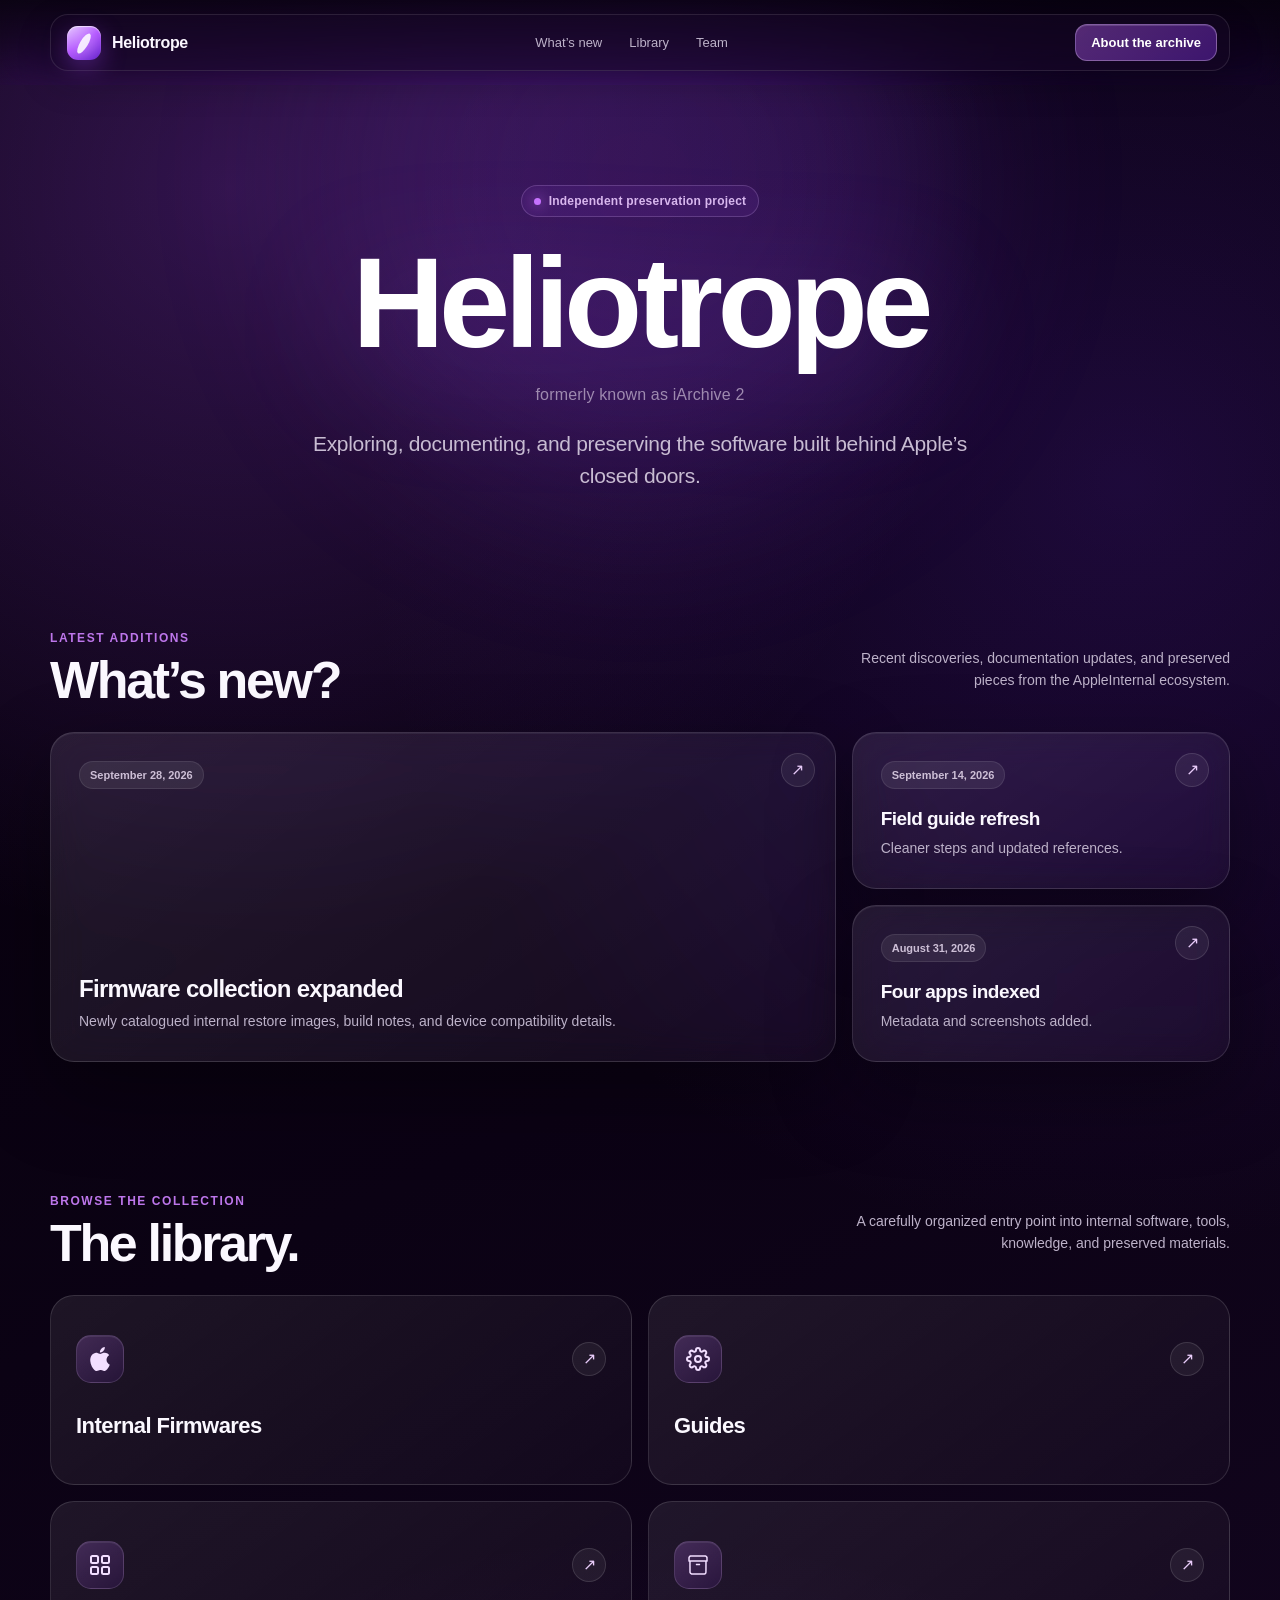
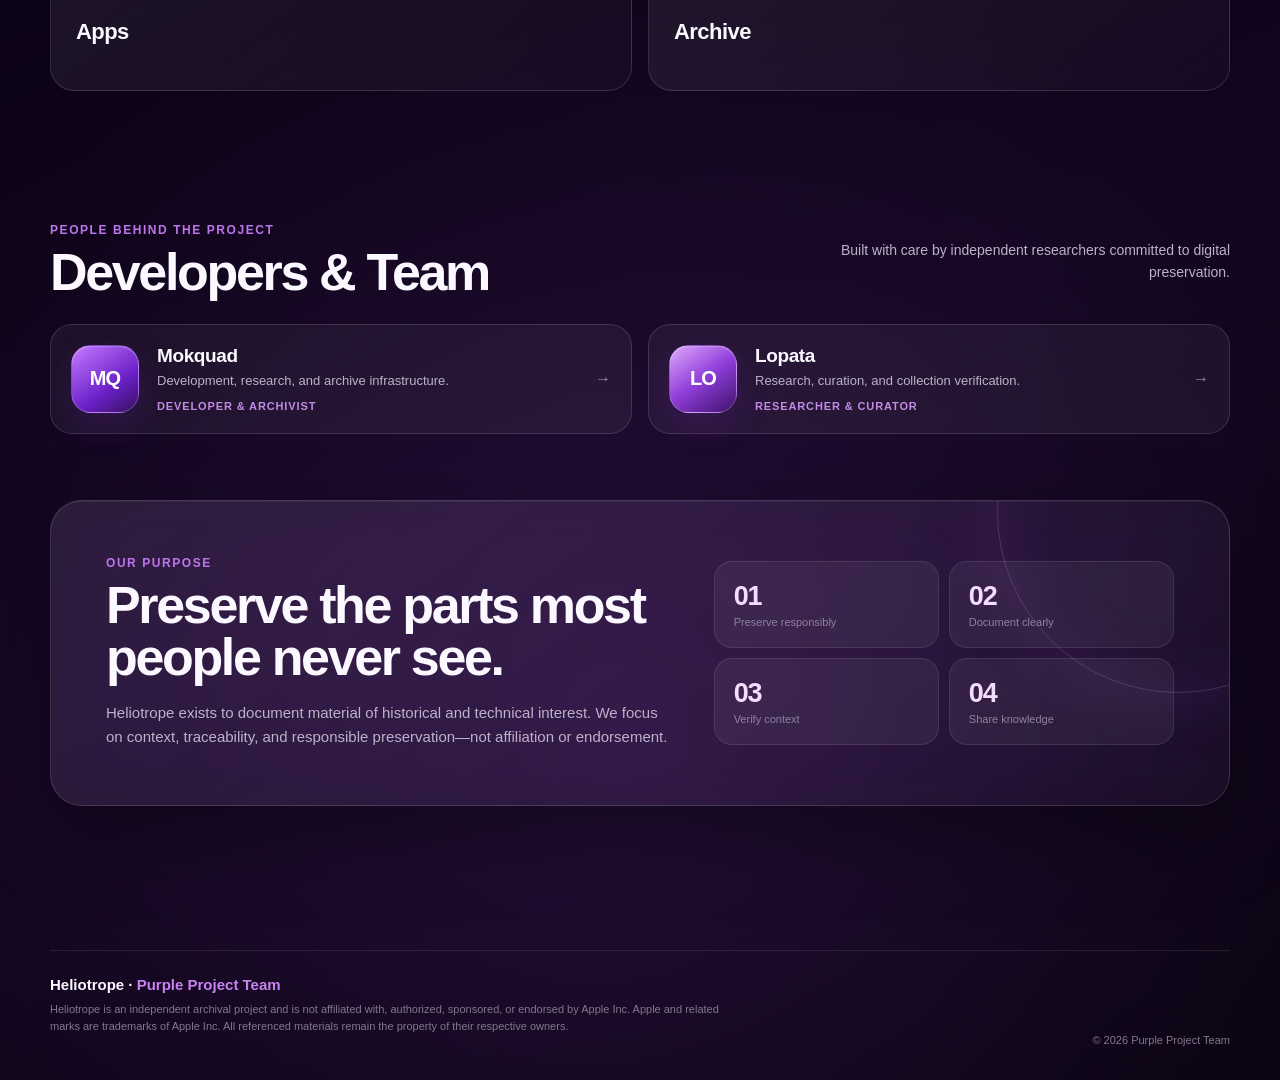
==== commit d8c818da: "Add files via upload" ====
--- a/index.html
+++ b/index.html
@@ -43,22 +43,6 @@
       overflow-x: hidden;
     }
 
-    body::before {
-      content: "";
-      position: fixed;
-      inset: 0;
-      pointer-events: none;
-      opacity: .38;
-      background-image:
-        radial-gradient(circle, rgba(255,255,255,.78) 0 1px, transparent 1.25px),
-        radial-gradient(circle, rgba(220,183,255,.55) 0 1px, transparent 1.2px),
-        radial-gradient(circle, rgba(255,255,255,.3) 0 .7px, transparent 1px);
-      background-size: 151px 151px, 227px 227px, 89px 89px;
-      background-position: 12px 22px, 78px 119px, 34px 64px;
-      mask-image: linear-gradient(to bottom, #000 0%, rgba(0,0,0,.8) 55%, transparent 100%);
-      z-index: -2;
-    }
-
     .aurora {
       position: fixed;
       width: 48vw;
@@ -140,10 +124,8 @@
     }
     .eyebrow-dot { width: 7px; height: 7px; border-radius: 50%; background: #c773ff; box-shadow: 0 0 14px #c773ff; }
     h1 {
-      margin: 25px auto 0; max-width: 950px; font-size: clamp(64px, 10vw, 132px); line-height: .9;
-      letter-spacing: -.073em; font-weight: 750;
-      background: linear-gradient(180deg, #fff 8%, #f1d9ff 53%, #9f68c7 100%);
-      -webkit-background-clip: text; background-clip: text; color: transparent;
+      margin: 25px auto 0; max-width: 950px; font-size: clamp(64px, 10vw, 132px); line-height: .95;
+      letter-spacing: -.045em; font-weight: 750; color: #fff;
       filter: drop-shadow(0 20px 65px rgba(165,78,255,.22));
     }
     .former { display: block; margin-top: 22px; color: #9e8cad; font-size: clamp(13px, 1.6vw, 16px); font-weight: 500; letter-spacing: .01em; }
@@ -159,11 +141,7 @@
     .btn-primary:hover { box-shadow: 0 17px 38px rgba(179,83,255,.38), inset 0 1px 0 #fff; }
     .btn-secondary { color: #f7edff; border-color: rgba(255,255,255,.14); background: rgba(255,255,255,.055); }
     .btn-secondary:hover { background: rgba(255,255,255,.09); }
-    .hero-orbit {
-      width: min(880px, 92vw); height: 210px; position: absolute; left: 50%; top: 95px;
-      transform: translateX(-50%); border-top: 1px solid rgba(215,169,255,.15); border-radius: 50%;
-      pointer-events: none; filter: drop-shadow(0 -2px 10px rgba(191,105,255,.1));
-    }
+    .hero-orbit { display: none; }
 
     section { scroll-margin-top: 90px; }
     .section { padding: 66px 0; }
@@ -188,16 +166,8 @@
     }
     .update-card:hover { transform: translateY(-4px); border-color: rgba(222,178,255,.3); }
     .update-card.featured { min-height: 330px; }
-    .update-card.featured::after {
-      content: ""; position: absolute; width: 270px; height: 270px; border-radius: 50%; right: -70px; bottom: -105px;
-      background: radial-gradient(circle at 40% 35%, #dda2ff, #8d39e7 46%, #40127f 70%);
-      box-shadow: -20px -20px 75px rgba(190,86,255,.23), inset -25px -20px 45px rgba(30,3,57,.55);
-      opacity: .85;
-    }
-    .update-card.featured::before {
-      content: ""; position: absolute; width: 340px; height: 80px; border: 1px solid rgba(242,217,255,.29);
-      border-radius: 50%; right: -104px; bottom: 17px; transform: rotate(-17deg); z-index: 1;
-    }
+    .update-card.featured::after,
+    .update-card.featured::before { display: none; }
     .date-pill { width: fit-content; padding: 7px 10px; border-radius: 999px; background: rgba(255,255,255,.075); border: 1px solid rgba(255,255,255,.09); color: #cdbfd6; font-size: 11px; font-weight: 620; }
     .update-content { position: relative; z-index: 2; max-width: 74%; }
     .update-card h3 { margin: 14px 0 8px; font-size: 24px; letter-spacing: -.03em; }
@@ -228,15 +198,16 @@
     .card-top { display: flex; justify-content: space-between; align-items: center; gap: 20px; }
     .icon-wrapper {
       width: 48px; height: 48px; border-radius: 15px; display: grid; place-items: center; color: #f2deff;
-      background: linear-gradient(145deg, rgba(199,123,255,.3), rgba(105,35,180,.2));
-      border: 1px solid rgba(235,204,255,.2); box-shadow: inset 0 1px 0 rgba(255,255,255,.1);
+      background: linear-gradient(145deg, rgba(199,123,255,.22), rgba(105,35,180,.14));
+      border: 1px solid rgba(235,204,255,.16); box-shadow: inset 0 1px 0 rgba(255,255,255,.08);
     }
     .icon-wrapper svg { width: 24px; height: 24px; }
     .arrow-icon {
-      width: 38px; height: 38px; border-radius: 50%; display: grid; place-items: center; color: #a996b7;
-      border: 1px solid rgba(255,255,255,.095); transition: transform .25s ease, color .25s ease, background .25s ease;
-    }
-    .library-card:hover .arrow-icon { color: #fff; background: rgba(255,255,255,.08); transform: translateX(3px); }
+      width: 34px; height: 34px; border-radius: 50%; display: grid; place-items: center; color: #e9ccfa;
+      border: 1px solid rgba(255,255,255,.12); background: rgba(255,255,255,.06);
+      transition: transform .25s ease, color .25s ease, background .25s ease;
+    }
+    .library-card:hover .arrow-icon { color: #fff; background: rgba(204,132,255,.16); transform: translate(2px,-2px); }
     .library-card h3 { margin: 30px 0 6px; font-size: 22px; letter-spacing: -.025em; }
     .library-card p { margin: 0; color: var(--muted); font-size: 13px; line-height: 1.5; max-width: 84%; }
 
@@ -368,15 +339,10 @@
 
   <main id="top">
     <section class="hero container">
-      <div class="hero-orbit" aria-hidden="true"></div>
       <div class="eyebrow"><span class="eyebrow-dot"></span> Independent preservation project</div>
       <h1>Heliotrope</h1>
       <span class="former">formerly known as iArchive 2</span>
       <p class="hero-copy">Exploring, documenting, and preserving the software built behind Apple’s closed doors.</p>
-      <div class="hero-actions">
-        <a class="btn btn-primary" href="#library">Explore the archive <span aria-hidden="true">→</span></a>
-        <a class="btn btn-secondary" href="#new">See what’s new</a>
-      </div>
     </section>
 
     <section class="section container reveal" id="new">
@@ -438,10 +404,10 @@
                 </g>
               </svg>
             </div>
-            <span class="arrow-icon" aria-hidden="true"><svg viewBox="0 0 24 24" fill="none" stroke="currentColor" stroke-width="2"><path d="M5 12h14M12 5l7 7-7 7"/></svg></span>
+            <span class="arrow-icon" aria-hidden="true">↗</span>
           </div>
           <h3>Internal Firmwares</h3>
-          <p>Prototype builds, internal restores, and engineering images organized by platform.</p>
+
         </button>
 
         <button class="library-card" type="button" data-open="guides">
@@ -449,10 +415,10 @@
             <div class="icon-wrapper">
               <svg viewBox="0 0 24 24" fill="none" stroke="currentColor" stroke-width="2" stroke-linecap="round" stroke-linejoin="round" aria-hidden="true"><circle cx="12" cy="12" r="3"/><path d="M19.4 15a1.65 1.65 0 0 0 .33 1.82l.06.06a2 2 0 1 1-2.83 2.83l-.06-.06a1.65 1.65 0 0 0-1.82-.33 1.65 1.65 0 0 0-1 1.51V21a2 2 0 0 1-4 0v-.09A1.65 1.65 0 0 0 9 19.4a1.65 1.65 0 0 0-1.82.33l-.06.06a2 2 0 1 1-2.83-2.83l.06-.06a1.65 1.65 0 0 0 .33-1.82 1.65 1.65 0 0 0-1.51-1H3a2 2 0 0 1 0-4h.09A1.65 1.65 0 0 0 4.6 9a1.65 1.65 0 0 0-.33-1.82l-.06-.06a2 2 0 1 1 2.83-2.83l.06.06a1.65 1.65 0 0 0 1.82.33H9a1.65 1.65 0 0 0 1-1.51V3a2 2 0 0 1 4 0v.09a1.65 1.65 0 0 0 1 1.51 1.65 1.65 0 0 0 1.82-.33l.06-.06a2 2 0 1 1 2.83 2.83l-.06.06a1.65 1.65 0 0 0-.33 1.82V9a1.65 1.65 0 0 0 1.51 1H21a2 2 0 0 1 0 4h-.09a1.65 1.65 0 0 0-1.51 1z"/></svg>
             </div>
-            <span class="arrow-icon" aria-hidden="true"><svg viewBox="0 0 24 24" fill="none" stroke="currentColor" stroke-width="2"><path d="M5 12h14M12 5l7 7-7 7"/></svg></span>
+            <span class="arrow-icon" aria-hidden="true">↗</span>
           </div>
           <h3>Guides</h3>
-          <p>Practical documentation for identifying, researching, and working with internal releases.</p>
+
         </button>
 
         <button class="library-card" type="button" data-open="apps">
@@ -460,10 +426,10 @@
             <div class="icon-wrapper">
               <svg viewBox="0 0 24 24" fill="none" stroke="currentColor" stroke-width="2" stroke-linecap="round" stroke-linejoin="round" aria-hidden="true"><rect x="3" y="3" width="7" height="7" rx="1.5"/><rect x="14" y="3" width="7" height="7" rx="1.5"/><rect x="14" y="14" width="7" height="7" rx="1.5"/><rect x="3" y="14" width="7" height="7" rx="1.5"/></svg>
             </div>
-            <span class="arrow-icon" aria-hidden="true"><svg viewBox="0 0 24 24" fill="none" stroke="currentColor" stroke-width="2"><path d="M5 12h14M12 5l7 7-7 7"/></svg></span>
+            <span class="arrow-icon" aria-hidden="true">↗</span>
           </div>
           <h3>Apps</h3>
-          <p>Internal utilities, diagnostic applications, demos, and tools with preserved context.</p>
+
         </button>
 
         <button class="library-card" type="button" data-open="archive">
@@ -475,10 +441,10 @@
                 </g>
               </svg>
             </div>
-            <span class="arrow-icon" aria-hidden="true"><svg viewBox="0 0 24 24" fill="none" stroke="currentColor" stroke-width="2"><path d="M5 12h14M12 5l7 7-7 7"/></svg></span>
+            <span class="arrow-icon" aria-hidden="true">↗</span>
           </div>
           <h3>Archive</h3>
-          <p>Preserved documents, media, metadata, and historical materials in one searchable place.</p>
+
         </button>
       </div>
     </section>
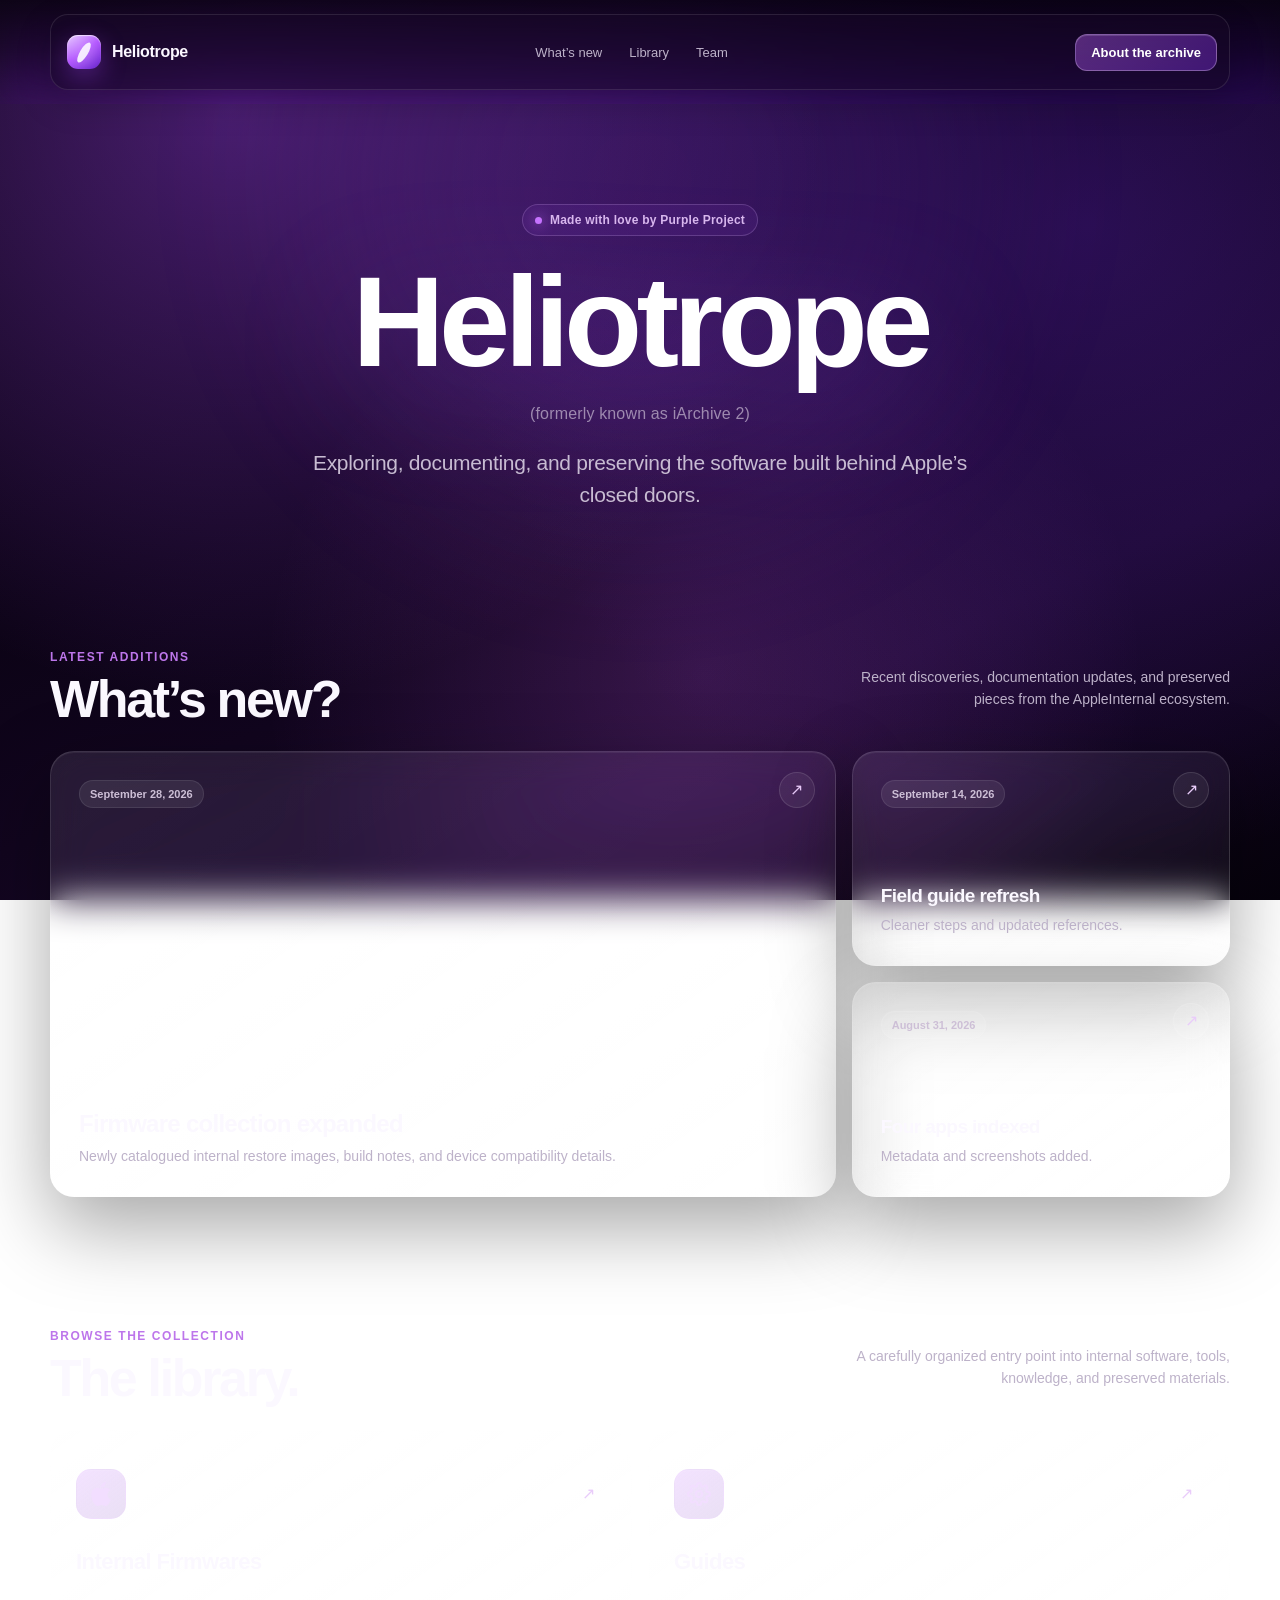
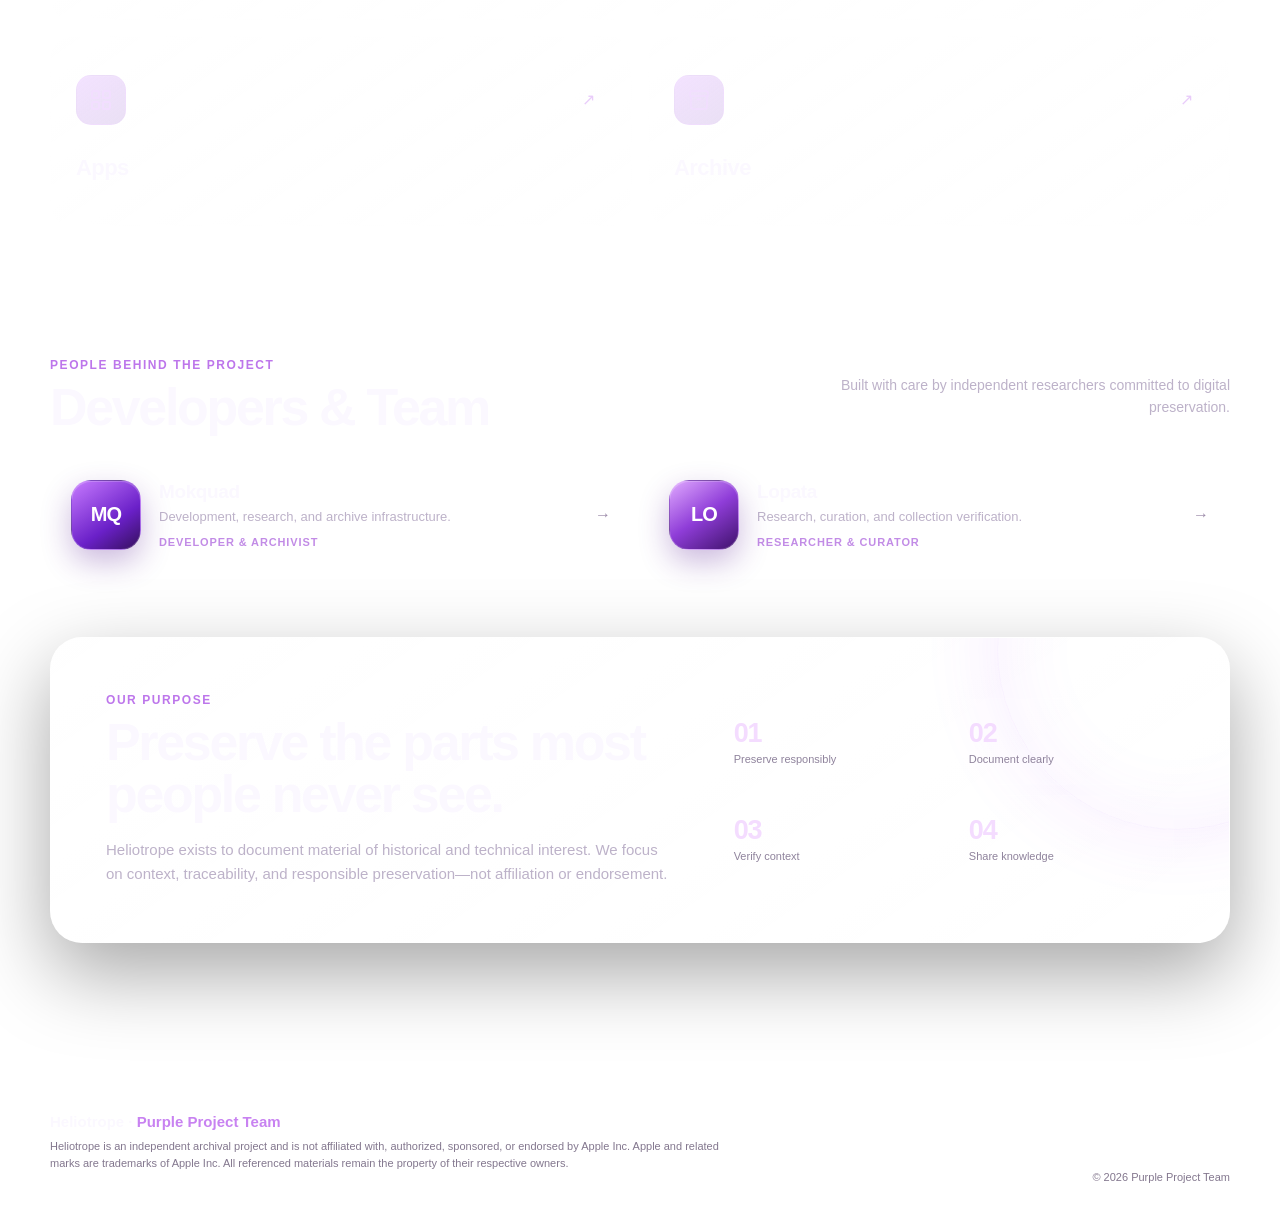
==== commit 35dac2d2: "Add files via upload" ====
--- a/index.html
+++ b/index.html
@@ -27,21 +27,25 @@
       --radius-md: 18px;
     }
 
-    * { box-sizing: border-box; }
-    html { scroll-behavior: smooth; }
     body {
       margin: 0;
       min-height: 100vh;
       color: var(--text);
-      background:
-        radial-gradient(circle at 18% 7%, rgba(169,71,255,.27), transparent 28%),
-        radial-gradient(circle at 88% 18%, rgba(95,35,190,.24), transparent 31%),
-        radial-gradient(circle at 50% 88%, rgba(182,83,255,.12), transparent 34%),
-        linear-gradient(155deg, #050109 0%, #0b0214 42%, #12051e 72%, #07020d 100%);
+      background: 
+        radial-gradient(circle at 18% 12%, rgba(169, 71, 255, 0.4), transparent 45%),
+        radial-gradient(circle at 85% 25%, rgba(95, 35, 190, 0.35), transparent 50%),
+        radial-gradient(circle at 55% 75%, rgba(218, 93, 255, 0.18), transparent 45%),
+        linear-gradient(155deg, #050109 0%, #0c0316 42%, #160726 72%, #06020c 100%);
+      
+      /* ДОБАВЬ ЭТИ ДВЕ СТРОЧКИ: */
+      background-attachment: fixed;
+      background-size: cover;
+
       font-family: -apple-system, BlinkMacSystemFont, "SF Pro Display", "SF Pro Text", "Helvetica Neue", Helvetica, Arial, sans-serif;
       -webkit-font-smoothing: antialiased;
       overflow-x: hidden;
     }
+
 
     .aurora {
       position: fixed;
@@ -339,9 +343,9 @@
 
   <main id="top">
     <section class="hero container">
-      <div class="eyebrow"><span class="eyebrow-dot"></span> Independent preservation project</div>
+      <div class="eyebrow"><span class="eyebrow-dot"></span> Made with love by Purple Project</div>
       <h1>Heliotrope</h1>
-      <span class="former">formerly known as iArchive 2</span>
+      <span class="former">(formerly known as iArchive 2)</span>
       <p class="hero-copy">Exploring, documenting, and preserving the software built behind Apple’s closed doors.</p>
     </section>
 
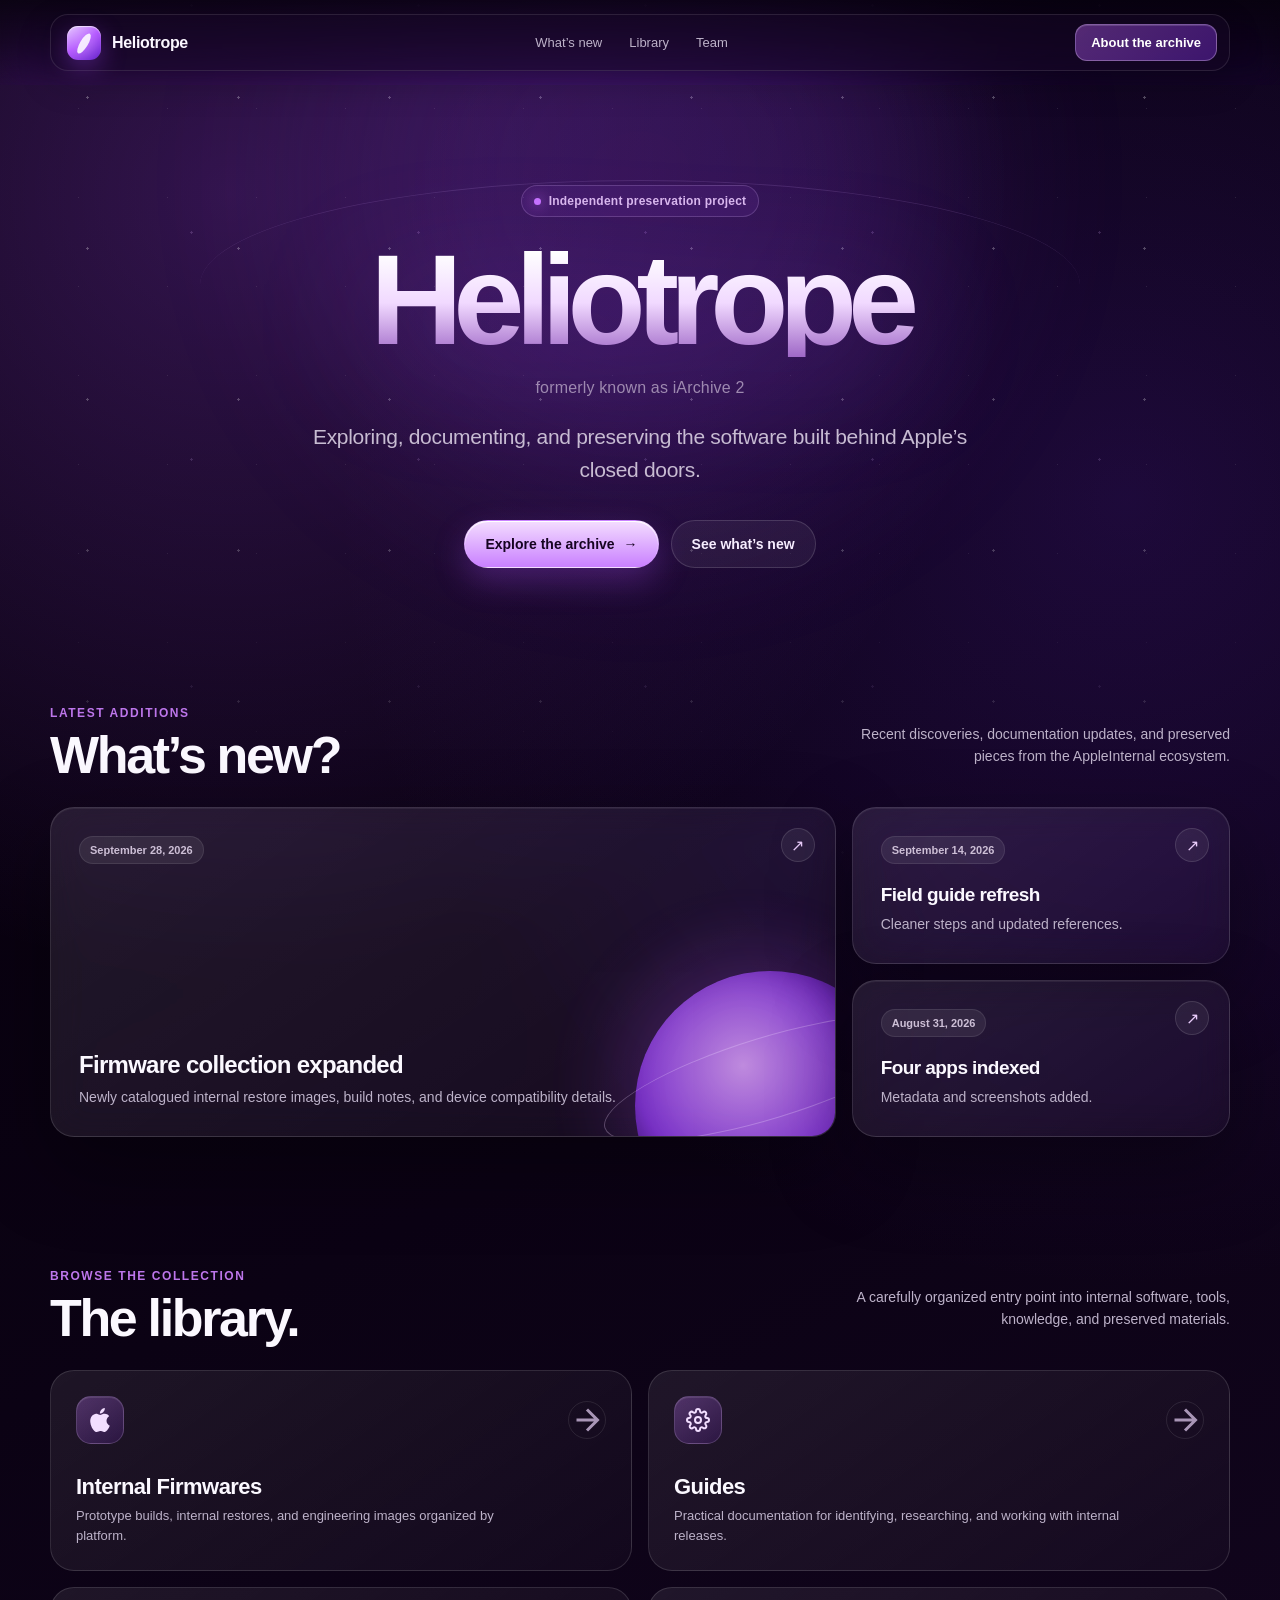
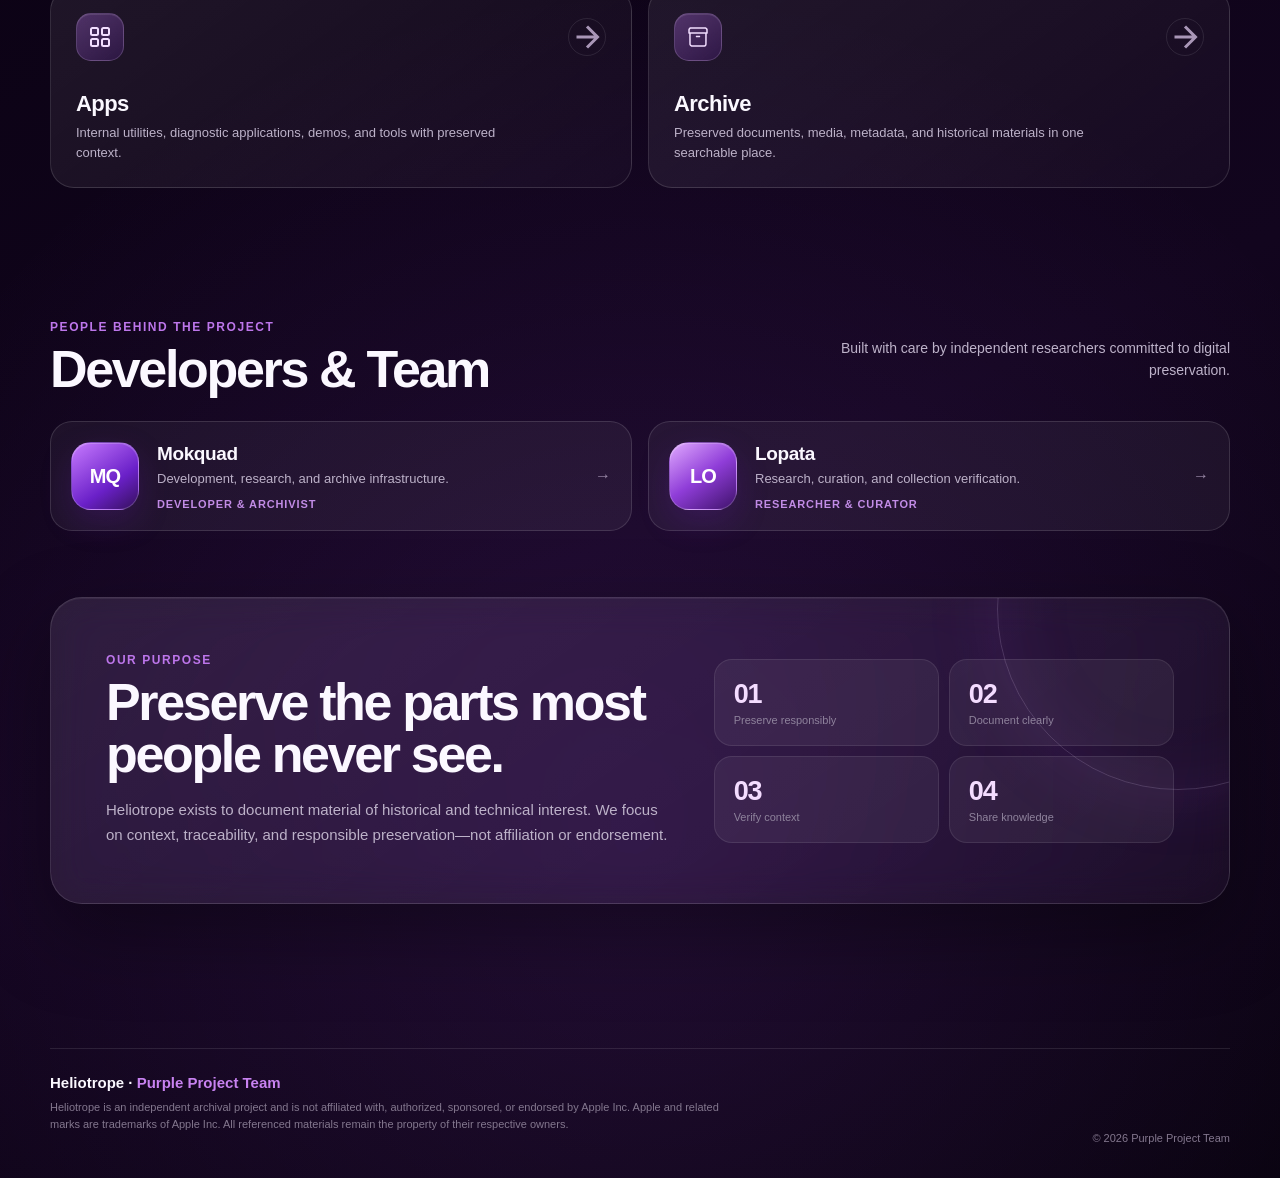
==== commit afbea031: "Add files via upload" ====
--- a/index.html
+++ b/index.html
@@ -27,25 +27,37 @@
       --radius-md: 18px;
     }
 
+    * { box-sizing: border-box; }
+    html { scroll-behavior: smooth; }
     body {
       margin: 0;
       min-height: 100vh;
       color: var(--text);
-      background: 
-        radial-gradient(circle at 18% 12%, rgba(169, 71, 255, 0.4), transparent 45%),
-        radial-gradient(circle at 85% 25%, rgba(95, 35, 190, 0.35), transparent 50%),
-        radial-gradient(circle at 55% 75%, rgba(218, 93, 255, 0.18), transparent 45%),
-        linear-gradient(155deg, #050109 0%, #0c0316 42%, #160726 72%, #06020c 100%);
-      
-      /* ДОБАВЬ ЭТИ ДВЕ СТРОЧКИ: */
-      background-attachment: fixed;
-      background-size: cover;
-
+      background:
+        radial-gradient(circle at 18% 7%, rgba(169,71,255,.27), transparent 28%),
+        radial-gradient(circle at 88% 18%, rgba(95,35,190,.24), transparent 31%),
+        radial-gradient(circle at 50% 88%, rgba(182,83,255,.12), transparent 34%),
+        linear-gradient(155deg, #050109 0%, #0b0214 42%, #12051e 72%, #07020d 100%);
       font-family: -apple-system, BlinkMacSystemFont, "SF Pro Display", "SF Pro Text", "Helvetica Neue", Helvetica, Arial, sans-serif;
       -webkit-font-smoothing: antialiased;
       overflow-x: hidden;
     }
 
+    body::before {
+      content: "";
+      position: fixed;
+      inset: 0;
+      pointer-events: none;
+      opacity: .38;
+      background-image:
+        radial-gradient(circle, rgba(255,255,255,.78) 0 1px, transparent 1.25px),
+        radial-gradient(circle, rgba(220,183,255,.55) 0 1px, transparent 1.2px),
+        radial-gradient(circle, rgba(255,255,255,.3) 0 .7px, transparent 1px);
+      background-size: 151px 151px, 227px 227px, 89px 89px;
+      background-position: 12px 22px, 78px 119px, 34px 64px;
+      mask-image: linear-gradient(to bottom, #000 0%, rgba(0,0,0,.8) 55%, transparent 100%);
+      z-index: -2;
+    }
 
     .aurora {
       position: fixed;
@@ -128,8 +140,10 @@
     }
     .eyebrow-dot { width: 7px; height: 7px; border-radius: 50%; background: #c773ff; box-shadow: 0 0 14px #c773ff; }
     h1 {
-      margin: 25px auto 0; max-width: 950px; font-size: clamp(64px, 10vw, 132px); line-height: .95;
-      letter-spacing: -.045em; font-weight: 750; color: #fff;
+      margin: 25px auto 0; max-width: 950px; font-size: clamp(64px, 10vw, 132px); line-height: .9;
+      letter-spacing: -.073em; font-weight: 750;
+      background: linear-gradient(180deg, #fff 8%, #f1d9ff 53%, #9f68c7 100%);
+      -webkit-background-clip: text; background-clip: text; color: transparent;
       filter: drop-shadow(0 20px 65px rgba(165,78,255,.22));
     }
     .former { display: block; margin-top: 22px; color: #9e8cad; font-size: clamp(13px, 1.6vw, 16px); font-weight: 500; letter-spacing: .01em; }
@@ -145,7 +159,11 @@
     .btn-primary:hover { box-shadow: 0 17px 38px rgba(179,83,255,.38), inset 0 1px 0 #fff; }
     .btn-secondary { color: #f7edff; border-color: rgba(255,255,255,.14); background: rgba(255,255,255,.055); }
     .btn-secondary:hover { background: rgba(255,255,255,.09); }
-    .hero-orbit { display: none; }
+    .hero-orbit {
+      width: min(880px, 92vw); height: 210px; position: absolute; left: 50%; top: 95px;
+      transform: translateX(-50%); border-top: 1px solid rgba(215,169,255,.15); border-radius: 50%;
+      pointer-events: none; filter: drop-shadow(0 -2px 10px rgba(191,105,255,.1));
+    }
 
     section { scroll-margin-top: 90px; }
     .section { padding: 66px 0; }
@@ -170,8 +188,16 @@
     }
     .update-card:hover { transform: translateY(-4px); border-color: rgba(222,178,255,.3); }
     .update-card.featured { min-height: 330px; }
-    .update-card.featured::after,
-    .update-card.featured::before { display: none; }
+    .update-card.featured::after {
+      content: ""; position: absolute; width: 270px; height: 270px; border-radius: 50%; right: -70px; bottom: -105px;
+      background: radial-gradient(circle at 40% 35%, #dda2ff, #8d39e7 46%, #40127f 70%);
+      box-shadow: -20px -20px 75px rgba(190,86,255,.23), inset -25px -20px 45px rgba(30,3,57,.55);
+      opacity: .85;
+    }
+    .update-card.featured::before {
+      content: ""; position: absolute; width: 340px; height: 80px; border: 1px solid rgba(242,217,255,.29);
+      border-radius: 50%; right: -104px; bottom: 17px; transform: rotate(-17deg); z-index: 1;
+    }
     .date-pill { width: fit-content; padding: 7px 10px; border-radius: 999px; background: rgba(255,255,255,.075); border: 1px solid rgba(255,255,255,.09); color: #cdbfd6; font-size: 11px; font-weight: 620; }
     .update-content { position: relative; z-index: 2; max-width: 74%; }
     .update-card h3 { margin: 14px 0 8px; font-size: 24px; letter-spacing: -.03em; }
@@ -202,16 +228,15 @@
     .card-top { display: flex; justify-content: space-between; align-items: center; gap: 20px; }
     .icon-wrapper {
       width: 48px; height: 48px; border-radius: 15px; display: grid; place-items: center; color: #f2deff;
-      background: linear-gradient(145deg, rgba(199,123,255,.22), rgba(105,35,180,.14));
-      border: 1px solid rgba(235,204,255,.16); box-shadow: inset 0 1px 0 rgba(255,255,255,.08);
+      background: linear-gradient(145deg, rgba(199,123,255,.3), rgba(105,35,180,.2));
+      border: 1px solid rgba(235,204,255,.2); box-shadow: inset 0 1px 0 rgba(255,255,255,.1);
     }
     .icon-wrapper svg { width: 24px; height: 24px; }
     .arrow-icon {
-      width: 34px; height: 34px; border-radius: 50%; display: grid; place-items: center; color: #e9ccfa;
-      border: 1px solid rgba(255,255,255,.12); background: rgba(255,255,255,.06);
-      transition: transform .25s ease, color .25s ease, background .25s ease;
-    }
-    .library-card:hover .arrow-icon { color: #fff; background: rgba(204,132,255,.16); transform: translate(2px,-2px); }
+      width: 38px; height: 38px; border-radius: 50%; display: grid; place-items: center; color: #a996b7;
+      border: 1px solid rgba(255,255,255,.095); transition: transform .25s ease, color .25s ease, background .25s ease;
+    }
+    .library-card:hover .arrow-icon { color: #fff; background: rgba(255,255,255,.08); transform: translateX(3px); }
     .library-card h3 { margin: 30px 0 6px; font-size: 22px; letter-spacing: -.025em; }
     .library-card p { margin: 0; color: var(--muted); font-size: 13px; line-height: 1.5; max-width: 84%; }
 
@@ -343,10 +368,15 @@
 
   <main id="top">
     <section class="hero container">
-      <div class="eyebrow"><span class="eyebrow-dot"></span> Made with love by Purple Project</div>
+      <div class="hero-orbit" aria-hidden="true"></div>
+      <div class="eyebrow"><span class="eyebrow-dot"></span> Independent preservation project</div>
       <h1>Heliotrope</h1>
-      <span class="former">(formerly known as iArchive 2)</span>
+      <span class="former">formerly known as iArchive 2</span>
       <p class="hero-copy">Exploring, documenting, and preserving the software built behind Apple’s closed doors.</p>
+      <div class="hero-actions">
+        <a class="btn btn-primary" href="#library">Explore the archive <span aria-hidden="true">→</span></a>
+        <a class="btn btn-secondary" href="#new">See what’s new</a>
+      </div>
     </section>
 
     <section class="section container reveal" id="new">
@@ -408,10 +438,10 @@
                 </g>
               </svg>
             </div>
-            <span class="arrow-icon" aria-hidden="true">↗</span>
+            <span class="arrow-icon" aria-hidden="true"><svg viewBox="0 0 24 24" fill="none" stroke="currentColor" stroke-width="2"><path d="M5 12h14M12 5l7 7-7 7"/></svg></span>
           </div>
           <h3>Internal Firmwares</h3>
-
+          <p>Prototype builds, internal restores, and engineering images organized by platform.</p>
         </button>
 
         <button class="library-card" type="button" data-open="guides">
@@ -419,10 +449,10 @@
             <div class="icon-wrapper">
               <svg viewBox="0 0 24 24" fill="none" stroke="currentColor" stroke-width="2" stroke-linecap="round" stroke-linejoin="round" aria-hidden="true"><circle cx="12" cy="12" r="3"/><path d="M19.4 15a1.65 1.65 0 0 0 .33 1.82l.06.06a2 2 0 1 1-2.83 2.83l-.06-.06a1.65 1.65 0 0 0-1.82-.33 1.65 1.65 0 0 0-1 1.51V21a2 2 0 0 1-4 0v-.09A1.65 1.65 0 0 0 9 19.4a1.65 1.65 0 0 0-1.82.33l-.06.06a2 2 0 1 1-2.83-2.83l.06-.06a1.65 1.65 0 0 0 .33-1.82 1.65 1.65 0 0 0-1.51-1H3a2 2 0 0 1 0-4h.09A1.65 1.65 0 0 0 4.6 9a1.65 1.65 0 0 0-.33-1.82l-.06-.06a2 2 0 1 1 2.83-2.83l.06.06a1.65 1.65 0 0 0 1.82.33H9a1.65 1.65 0 0 0 1-1.51V3a2 2 0 0 1 4 0v.09a1.65 1.65 0 0 0 1 1.51 1.65 1.65 0 0 0 1.82-.33l.06-.06a2 2 0 1 1 2.83 2.83l-.06.06a1.65 1.65 0 0 0-.33 1.82V9a1.65 1.65 0 0 0 1.51 1H21a2 2 0 0 1 0 4h-.09a1.65 1.65 0 0 0-1.51 1z"/></svg>
             </div>
-            <span class="arrow-icon" aria-hidden="true">↗</span>
+            <span class="arrow-icon" aria-hidden="true"><svg viewBox="0 0 24 24" fill="none" stroke="currentColor" stroke-width="2"><path d="M5 12h14M12 5l7 7-7 7"/></svg></span>
           </div>
           <h3>Guides</h3>
-
+          <p>Practical documentation for identifying, researching, and working with internal releases.</p>
         </button>
 
         <button class="library-card" type="button" data-open="apps">
@@ -430,10 +460,10 @@
             <div class="icon-wrapper">
               <svg viewBox="0 0 24 24" fill="none" stroke="currentColor" stroke-width="2" stroke-linecap="round" stroke-linejoin="round" aria-hidden="true"><rect x="3" y="3" width="7" height="7" rx="1.5"/><rect x="14" y="3" width="7" height="7" rx="1.5"/><rect x="14" y="14" width="7" height="7" rx="1.5"/><rect x="3" y="14" width="7" height="7" rx="1.5"/></svg>
             </div>
-            <span class="arrow-icon" aria-hidden="true">↗</span>
+            <span class="arrow-icon" aria-hidden="true"><svg viewBox="0 0 24 24" fill="none" stroke="currentColor" stroke-width="2"><path d="M5 12h14M12 5l7 7-7 7"/></svg></span>
           </div>
           <h3>Apps</h3>
-
+          <p>Internal utilities, diagnostic applications, demos, and tools with preserved context.</p>
         </button>
 
         <button class="library-card" type="button" data-open="archive">
@@ -445,10 +475,10 @@
                 </g>
               </svg>
             </div>
-            <span class="arrow-icon" aria-hidden="true">↗</span>
+            <span class="arrow-icon" aria-hidden="true"><svg viewBox="0 0 24 24" fill="none" stroke="currentColor" stroke-width="2"><path d="M5 12h14M12 5l7 7-7 7"/></svg></span>
           </div>
           <h3>Archive</h3>
-
+          <p>Preserved documents, media, metadata, and historical materials in one searchable place.</p>
         </button>
       </div>
     </section>
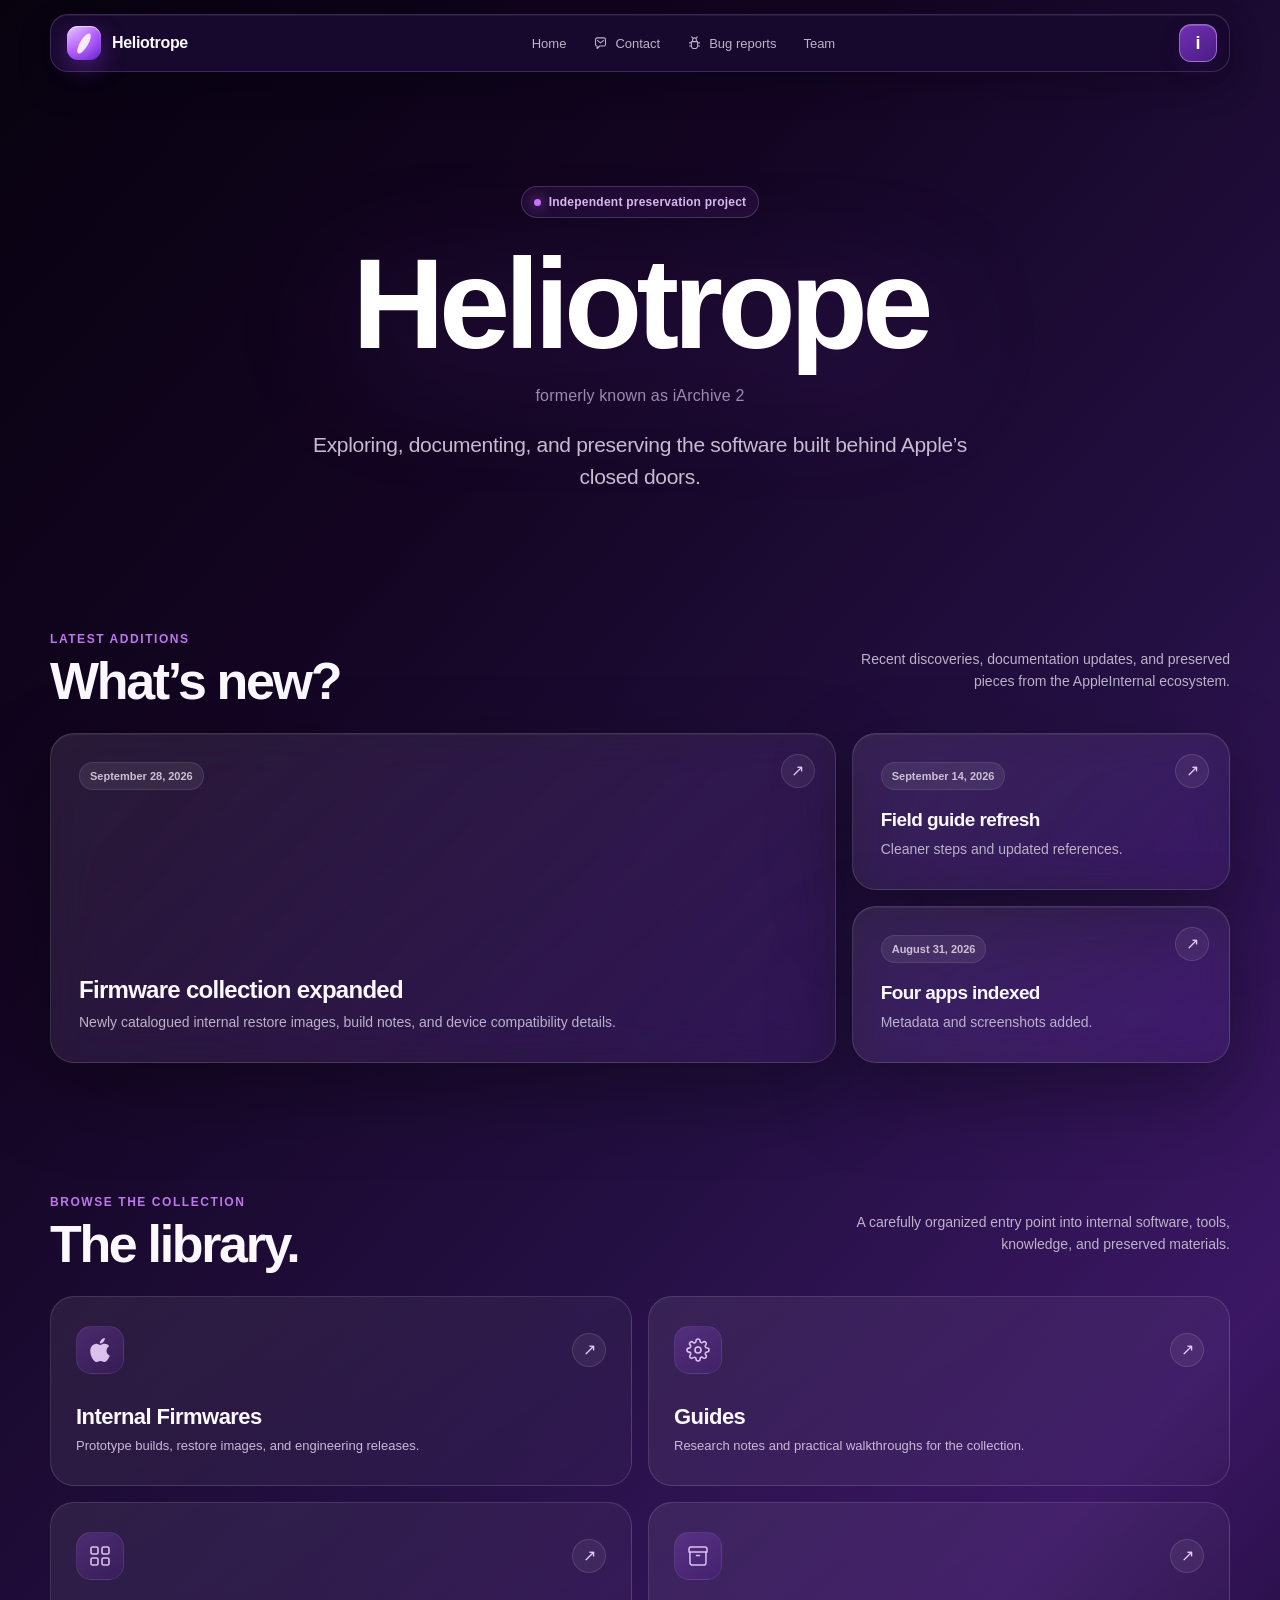
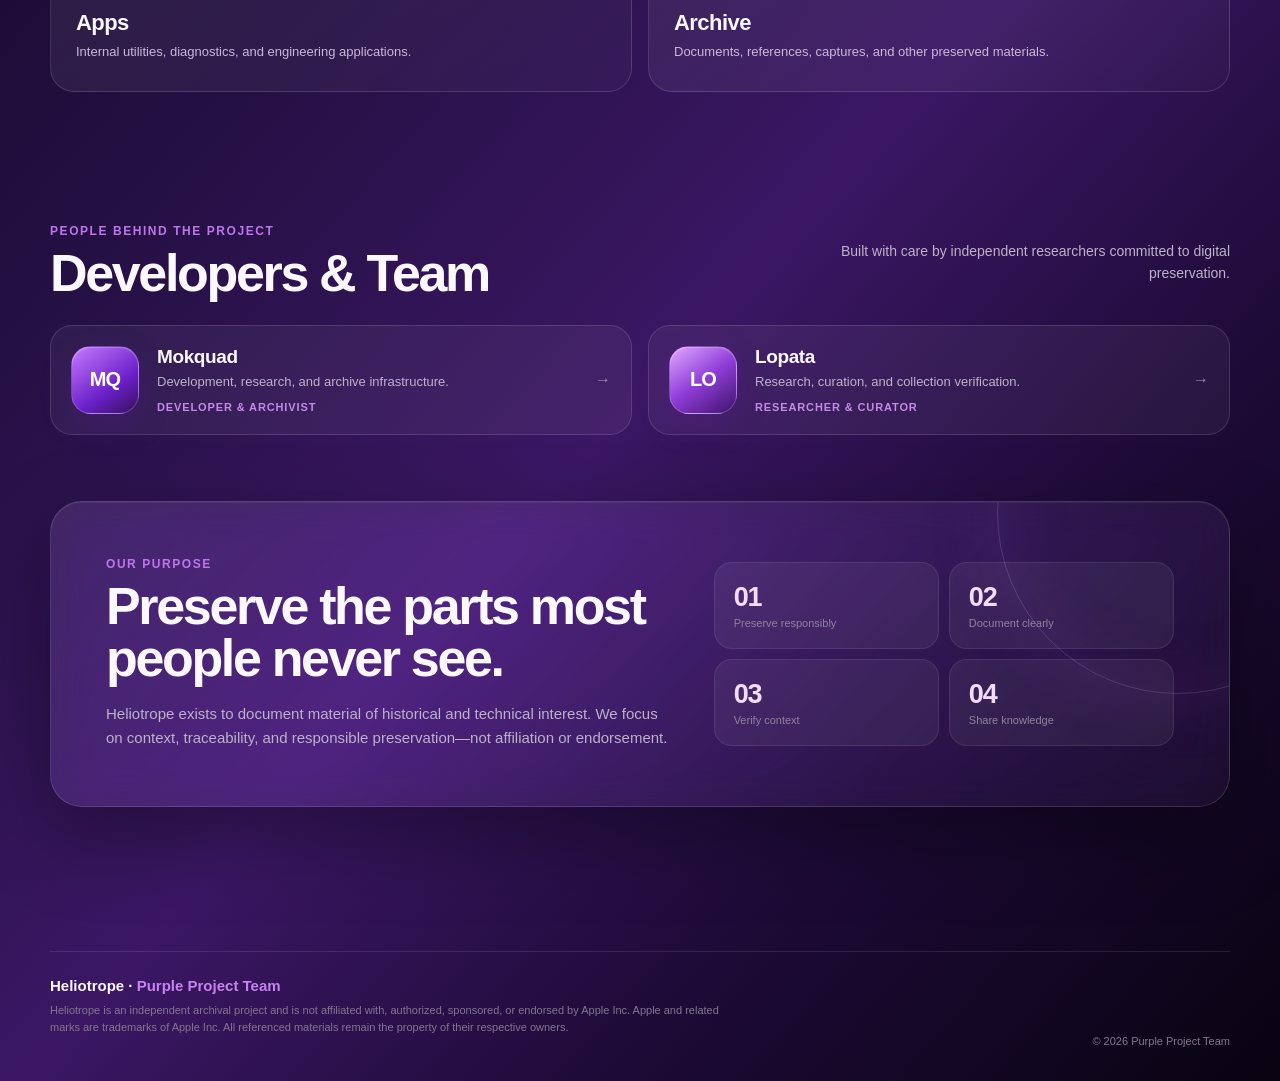
==== commit 2483452b: "Add files via upload" ====
--- a/index.html
+++ b/index.html
@@ -33,62 +33,21 @@
       margin: 0;
       min-height: 100vh;
       color: var(--text);
-      background:
-        radial-gradient(circle at 18% 7%, rgba(169,71,255,.27), transparent 28%),
-        radial-gradient(circle at 88% 18%, rgba(95,35,190,.24), transparent 31%),
-        radial-gradient(circle at 50% 88%, rgba(182,83,255,.12), transparent 34%),
-        linear-gradient(155deg, #050109 0%, #0b0214 42%, #12051e 72%, #07020d 100%);
+      background: linear-gradient(132deg, #08020f 0%, #130522 24%, #251044 48%, #3b1764 66%, #1d0a36 82%, #090311 100%);
       font-family: -apple-system, BlinkMacSystemFont, "SF Pro Display", "SF Pro Text", "Helvetica Neue", Helvetica, Arial, sans-serif;
       -webkit-font-smoothing: antialiased;
       overflow-x: hidden;
     }
 
-    body::before {
-      content: "";
-      position: fixed;
-      inset: 0;
-      pointer-events: none;
-      opacity: .38;
-      background-image:
-        radial-gradient(circle, rgba(255,255,255,.78) 0 1px, transparent 1.25px),
-        radial-gradient(circle, rgba(220,183,255,.55) 0 1px, transparent 1.2px),
-        radial-gradient(circle, rgba(255,255,255,.3) 0 .7px, transparent 1px);
-      background-size: 151px 151px, 227px 227px, 89px 89px;
-      background-position: 12px 22px, 78px 119px, 34px 64px;
-      mask-image: linear-gradient(to bottom, #000 0%, rgba(0,0,0,.8) 55%, transparent 100%);
-      z-index: -2;
-    }
-
-    .aurora {
-      position: fixed;
-      width: 48vw;
-      height: 48vw;
-      max-width: 700px;
-      max-height: 700px;
-      border-radius: 50%;
-      filter: blur(100px);
-      opacity: .18;
-      pointer-events: none;
-      z-index: -1;
-      background: #9e46ff;
-      left: var(--x, 50%);
-      top: var(--y, 20%);
-      transform: translate(-50%, -50%);
-      transition: left .6s ease-out, top .6s ease-out;
-    }
-
     a { color: inherit; text-decoration: none; }
     button { font: inherit; }
     .container { width: min(1180px, calc(100% - 40px)); margin: 0 auto; }
 
     .nav-shell {
-      position: sticky;
-      top: 0;
+      position: relative;
       z-index: 50;
       padding: 14px 0;
-      background: linear-gradient(to bottom, rgba(7,2,13,.83), rgba(7,2,13,.48), transparent);
-      backdrop-filter: blur(18px) saturate(140%);
-      -webkit-backdrop-filter: blur(18px) saturate(140%);
+      background: transparent;
     }
 
     nav {
@@ -98,10 +57,10 @@
       justify-content: space-between;
       gap: 20px;
       padding: 9px 12px 9px 16px;
-      border: 1px solid rgba(255,255,255,.1);
-      background: rgba(22,8,37,.55);
+      border: 1px solid rgba(224,190,255,.18);
+      background: #17082d;
       border-radius: 18px;
-      box-shadow: 0 12px 35px rgba(0,0,0,.2);
+      box-shadow: 0 14px 32px rgba(5,0,14,.28), inset 0 1px 0 rgba(255,255,255,.06);
     }
 
     .brand { display: flex; align-items: center; gap: 11px; min-width: 0; }
@@ -117,19 +76,24 @@
     }
     .brand-name { font-size: 16px; font-weight: 650; letter-spacing: -.02em; white-space: nowrap; }
     .nav-links { display: flex; align-items: center; gap: 3px; }
-    .nav-links a {
-      padding: 9px 12px; color: var(--muted); font-size: 13px; font-weight: 520; border-radius: 10px;
+    .nav-links a, .nav-links button {
+      display: inline-flex; align-items: center; gap: 7px; padding: 9px 12px; color: var(--muted);
+      font-size: 13px; font-weight: 520; border-radius: 10px; border: 0; background: transparent; cursor: pointer;
       transition: color .2s ease, background .2s ease;
     }
-    .nav-links a:hover, .nav-links a:focus-visible { color: #fff; background: rgba(255,255,255,.07); outline: none; }
+    .nav-links a:hover, .nav-links a:focus-visible, .nav-links button:hover, .nav-links button:focus-visible {
+      color: #fff; background: rgba(184,103,255,.16); outline: none;
+    }
+    .nav-links svg { width: 15px; height: 15px; stroke-width: 1.7; }
     .nav-action {
-      border: 1px solid rgba(234,204,255,.34); color: #fff; cursor: pointer;
-      background: linear-gradient(135deg, rgba(195,104,255,.38), rgba(117,44,208,.44));
-      padding: 10px 15px; border-radius: 12px; font-size: 13px; font-weight: 650;
-      box-shadow: inset 0 1px 0 rgba(255,255,255,.14);
+      width: 38px; height: 38px; display: grid; place-items: center; padding: 0;
+      border: 1px solid rgba(236,207,255,.42); color: #fff; cursor: pointer;
+      background: linear-gradient(145deg, #7130b4, #4b1c83);
+      border-radius: 12px; font-size: 18px; font-weight: 700; line-height: 1;
+      box-shadow: 0 8px 18px rgba(54,16,99,.3), inset 0 1px 0 rgba(255,255,255,.2);
       transition: transform .2s ease, border-color .2s ease, background .2s ease;
     }
-    .nav-action:hover { transform: translateY(-1px); border-color: rgba(241,219,255,.65); background: rgba(176,81,246,.42); }
+    .nav-action:hover { transform: translateY(-1px); border-color: rgba(250,232,255,.78); background: linear-gradient(145deg, #8c42d5, #5d2499); }
 
     .hero { padding: 100px 0 72px; text-align: center; position: relative; }
     .eyebrow {
@@ -140,10 +104,8 @@
     }
     .eyebrow-dot { width: 7px; height: 7px; border-radius: 50%; background: #c773ff; box-shadow: 0 0 14px #c773ff; }
     h1 {
-      margin: 25px auto 0; max-width: 950px; font-size: clamp(64px, 10vw, 132px); line-height: .9;
-      letter-spacing: -.073em; font-weight: 750;
-      background: linear-gradient(180deg, #fff 8%, #f1d9ff 53%, #9f68c7 100%);
-      -webkit-background-clip: text; background-clip: text; color: transparent;
+      margin: 25px auto 0; max-width: 950px; font-size: clamp(64px, 10vw, 132px); line-height: .95;
+      letter-spacing: -.045em; font-weight: 750; color: #fff;
       filter: drop-shadow(0 20px 65px rgba(165,78,255,.22));
     }
     .former { display: block; margin-top: 22px; color: #9e8cad; font-size: clamp(13px, 1.6vw, 16px); font-weight: 500; letter-spacing: .01em; }
@@ -155,15 +117,11 @@
       font-size: 14px; font-weight: 650; cursor: pointer; transition: transform .2s ease, box-shadow .2s ease, background .2s ease;
     }
     .btn:hover { transform: translateY(-2px); }
-    .btn-primary { color: #160421; background: linear-gradient(180deg, #f4ddff, #c980ff); box-shadow: 0 13px 32px rgba(179,83,255,.27), inset 0 1px 0 #fff; }
-    .btn-primary:hover { box-shadow: 0 17px 38px rgba(179,83,255,.38), inset 0 1px 0 #fff; }
-    .btn-secondary { color: #f7edff; border-color: rgba(255,255,255,.14); background: rgba(255,255,255,.055); }
-    .btn-secondary:hover { background: rgba(255,255,255,.09); }
-    .hero-orbit {
-      width: min(880px, 92vw); height: 210px; position: absolute; left: 50%; top: 95px;
-      transform: translateX(-50%); border-top: 1px solid rgba(215,169,255,.15); border-radius: 50%;
-      pointer-events: none; filter: drop-shadow(0 -2px 10px rgba(191,105,255,.1));
-    }
+    .btn-primary { color: #fff; background: linear-gradient(135deg, #c87bff, #7f38d2); border-color: rgba(244,220,255,.5); box-shadow: 0 13px 32px rgba(126,47,211,.34), inset 0 1px 0 rgba(255,255,255,.55); }
+    .btn-primary:hover { box-shadow: 0 17px 38px rgba(158,72,255,.48), inset 0 1px 0 rgba(255,255,255,.7); }
+    .btn-secondary { color: #fff; border-color: rgba(220,180,255,.35); background: linear-gradient(135deg, rgba(125,48,191,.7), rgba(78,28,135,.82)); box-shadow: 0 10px 26px rgba(43,12,79,.28), inset 0 1px 0 rgba(255,255,255,.13); }
+    .btn-secondary:hover { background: linear-gradient(135deg, rgba(158,69,230,.82), rgba(95,35,163,.9)); }
+    .hero-orbit { display: none; }
 
     section { scroll-margin-top: 90px; }
     .section { padding: 66px 0; }
@@ -188,16 +146,8 @@
     }
     .update-card:hover { transform: translateY(-4px); border-color: rgba(222,178,255,.3); }
     .update-card.featured { min-height: 330px; }
-    .update-card.featured::after {
-      content: ""; position: absolute; width: 270px; height: 270px; border-radius: 50%; right: -70px; bottom: -105px;
-      background: radial-gradient(circle at 40% 35%, #dda2ff, #8d39e7 46%, #40127f 70%);
-      box-shadow: -20px -20px 75px rgba(190,86,255,.23), inset -25px -20px 45px rgba(30,3,57,.55);
-      opacity: .85;
-    }
-    .update-card.featured::before {
-      content: ""; position: absolute; width: 340px; height: 80px; border: 1px solid rgba(242,217,255,.29);
-      border-radius: 50%; right: -104px; bottom: 17px; transform: rotate(-17deg); z-index: 1;
-    }
+    .update-card.featured::after,
+    .update-card.featured::before { display: none; }
     .date-pill { width: fit-content; padding: 7px 10px; border-radius: 999px; background: rgba(255,255,255,.075); border: 1px solid rgba(255,255,255,.09); color: #cdbfd6; font-size: 11px; font-weight: 620; }
     .update-content { position: relative; z-index: 2; max-width: 74%; }
     .update-card h3 { margin: 14px 0 8px; font-size: 24px; letter-spacing: -.03em; }
@@ -227,18 +177,19 @@
     .library-card:hover::before { opacity: 1; }
     .card-top { display: flex; justify-content: space-between; align-items: center; gap: 20px; }
     .icon-wrapper {
-      width: 48px; height: 48px; border-radius: 15px; display: grid; place-items: center; color: #f2deff;
-      background: linear-gradient(145deg, rgba(199,123,255,.3), rgba(105,35,180,.2));
-      border: 1px solid rgba(235,204,255,.2); box-shadow: inset 0 1px 0 rgba(255,255,255,.1);
-    }
-    .icon-wrapper svg { width: 24px; height: 24px; }
+      width: 48px; height: 48px; border-radius: 15px; display: grid; place-items: center; color: #f0d8ff;
+      background: linear-gradient(145deg, rgba(174,91,255,.24), rgba(94,35,167,.2));
+      border: 1px solid rgba(235,204,255,.09); box-shadow: none;
+    }
+    .icon-wrapper svg { width: 24px; height: 24px; opacity: .88; stroke-width: 1.6; }
     .arrow-icon {
-      width: 38px; height: 38px; border-radius: 50%; display: grid; place-items: center; color: #a996b7;
-      border: 1px solid rgba(255,255,255,.095); transition: transform .25s ease, color .25s ease, background .25s ease;
-    }
-    .library-card:hover .arrow-icon { color: #fff; background: rgba(255,255,255,.08); transform: translateX(3px); }
+      width: 34px; height: 34px; border-radius: 50%; display: grid; place-items: center; color: #e9ccfa;
+      border: 1px solid rgba(255,255,255,.12); background: rgba(255,255,255,.06);
+      transition: transform .25s ease, color .25s ease, background .25s ease;
+    }
+    .library-card:hover .arrow-icon { color: #fff; background: rgba(204,132,255,.16); transform: translate(2px,-2px); }
     .library-card h3 { margin: 30px 0 6px; font-size: 22px; letter-spacing: -.025em; }
-    .library-card p { margin: 0; color: var(--muted); font-size: 13px; line-height: 1.5; max-width: 84%; }
+    .library-card p { margin: 0; color: #cbb8d9; font-size: 13px; line-height: 1.5; max-width: 84%; }
 
     .team-grid { display: grid; grid-template-columns: repeat(2, minmax(0,1fr)); gap: 16px; }
     .person-card {
@@ -347,8 +298,6 @@
   </style>
 </head>
 <body>
-  <div class="aurora" aria-hidden="true"></div>
-
   <header class="nav-shell">
     <div class="container">
       <nav aria-label="Primary navigation">
@@ -357,26 +306,28 @@
           <span class="brand-name">Heliotrope</span>
         </a>
         <div class="nav-links">
-          <a href="#new">What’s new</a>
-          <a href="#library">Library</a>
+          <a href="#top">Home</a>
+          <button type="button" data-open="contact" aria-label="Contact the team">
+            <svg viewBox="0 0 24 24" fill="none" stroke="currentColor" stroke-linecap="round" stroke-linejoin="round"><path d="M4 5.5A2.5 2.5 0 0 1 6.5 3h11A2.5 2.5 0 0 1 20 5.5v8a2.5 2.5 0 0 1-2.5 2.5H11l-4.5 4v-4H6.5A2.5 2.5 0 0 1 4 13.5z"/><path d="m7 7 5 4 5-4"/></svg>
+            <span>Contact</span>
+          </button>
+          <button type="button" data-open="bugs" aria-label="Report a bug">
+            <svg viewBox="0 0 24 24" fill="none" stroke="currentColor" stroke-linecap="round" stroke-linejoin="round"><path d="M9 8V6a3 3 0 0 1 6 0v2M7 9h10v6a5 5 0 0 1-10 0zM4 11h3M17 11h3M4 16h3M17 16h3M9 3 7.5 1.5M15 3l1.5-1.5"/></svg>
+            <span>Bug reports</span>
+          </button>
           <a href="#team">Team</a>
         </div>
-        <button class="nav-action" type="button" data-open="about">About the archive</button>
+        <button class="nav-action" type="button" data-open="about" aria-label="About the archive" title="About the archive">i</button>
       </nav>
     </div>
   </header>
 
   <main id="top">
     <section class="hero container">
-      <div class="hero-orbit" aria-hidden="true"></div>
       <div class="eyebrow"><span class="eyebrow-dot"></span> Independent preservation project</div>
       <h1>Heliotrope</h1>
       <span class="former">formerly known as iArchive 2</span>
       <p class="hero-copy">Exploring, documenting, and preserving the software built behind Apple’s closed doors.</p>
-      <div class="hero-actions">
-        <a class="btn btn-primary" href="#library">Explore the archive <span aria-hidden="true">→</span></a>
-        <a class="btn btn-secondary" href="#new">See what’s new</a>
-      </div>
     </section>
 
     <section class="section container reveal" id="new">
@@ -438,10 +389,10 @@
                 </g>
               </svg>
             </div>
-            <span class="arrow-icon" aria-hidden="true"><svg viewBox="0 0 24 24" fill="none" stroke="currentColor" stroke-width="2"><path d="M5 12h14M12 5l7 7-7 7"/></svg></span>
+            <span class="arrow-icon" aria-hidden="true">↗</span>
           </div>
           <h3>Internal Firmwares</h3>
-          <p>Prototype builds, internal restores, and engineering images organized by platform.</p>
+          <p>Prototype builds, restore images, and engineering releases.</p>
         </button>
 
         <button class="library-card" type="button" data-open="guides">
@@ -449,10 +400,10 @@
             <div class="icon-wrapper">
               <svg viewBox="0 0 24 24" fill="none" stroke="currentColor" stroke-width="2" stroke-linecap="round" stroke-linejoin="round" aria-hidden="true"><circle cx="12" cy="12" r="3"/><path d="M19.4 15a1.65 1.65 0 0 0 .33 1.82l.06.06a2 2 0 1 1-2.83 2.83l-.06-.06a1.65 1.65 0 0 0-1.82-.33 1.65 1.65 0 0 0-1 1.51V21a2 2 0 0 1-4 0v-.09A1.65 1.65 0 0 0 9 19.4a1.65 1.65 0 0 0-1.82.33l-.06.06a2 2 0 1 1-2.83-2.83l.06-.06a1.65 1.65 0 0 0 .33-1.82 1.65 1.65 0 0 0-1.51-1H3a2 2 0 0 1 0-4h.09A1.65 1.65 0 0 0 4.6 9a1.65 1.65 0 0 0-.33-1.82l-.06-.06a2 2 0 1 1 2.83-2.83l.06.06a1.65 1.65 0 0 0 1.82.33H9a1.65 1.65 0 0 0 1-1.51V3a2 2 0 0 1 4 0v.09a1.65 1.65 0 0 0 1 1.51 1.65 1.65 0 0 0 1.82-.33l.06-.06a2 2 0 1 1 2.83 2.83l-.06.06a1.65 1.65 0 0 0-.33 1.82V9a1.65 1.65 0 0 0 1.51 1H21a2 2 0 0 1 0 4h-.09a1.65 1.65 0 0 0-1.51 1z"/></svg>
             </div>
-            <span class="arrow-icon" aria-hidden="true"><svg viewBox="0 0 24 24" fill="none" stroke="currentColor" stroke-width="2"><path d="M5 12h14M12 5l7 7-7 7"/></svg></span>
+            <span class="arrow-icon" aria-hidden="true">↗</span>
           </div>
           <h3>Guides</h3>
-          <p>Practical documentation for identifying, researching, and working with internal releases.</p>
+          <p>Research notes and practical walkthroughs for the collection.</p>
         </button>
 
         <button class="library-card" type="button" data-open="apps">
@@ -460,10 +411,10 @@
             <div class="icon-wrapper">
               <svg viewBox="0 0 24 24" fill="none" stroke="currentColor" stroke-width="2" stroke-linecap="round" stroke-linejoin="round" aria-hidden="true"><rect x="3" y="3" width="7" height="7" rx="1.5"/><rect x="14" y="3" width="7" height="7" rx="1.5"/><rect x="14" y="14" width="7" height="7" rx="1.5"/><rect x="3" y="14" width="7" height="7" rx="1.5"/></svg>
             </div>
-            <span class="arrow-icon" aria-hidden="true"><svg viewBox="0 0 24 24" fill="none" stroke="currentColor" stroke-width="2"><path d="M5 12h14M12 5l7 7-7 7"/></svg></span>
+            <span class="arrow-icon" aria-hidden="true">↗</span>
           </div>
           <h3>Apps</h3>
-          <p>Internal utilities, diagnostic applications, demos, and tools with preserved context.</p>
+          <p>Internal utilities, diagnostics, and engineering applications.</p>
         </button>
 
         <button class="library-card" type="button" data-open="archive">
@@ -475,10 +426,10 @@
                 </g>
               </svg>
             </div>
-            <span class="arrow-icon" aria-hidden="true"><svg viewBox="0 0 24 24" fill="none" stroke="currentColor" stroke-width="2"><path d="M5 12h14M12 5l7 7-7 7"/></svg></span>
+            <span class="arrow-icon" aria-hidden="true">↗</span>
           </div>
           <h3>Archive</h3>
-          <p>Preserved documents, media, metadata, and historical materials in one searchable place.</p>
+          <p>Documents, references, captures, and other preserved materials.</p>
         </button>
       </div>
     </section>
@@ -556,7 +507,9 @@
       apps: '<svg viewBox="0 0 24 24" fill="none" stroke="currentColor" stroke-width="1.8"><rect x="3" y="3" width="7" height="7" rx="2"/><rect x="14" y="3" width="7" height="7" rx="2"/><rect x="3" y="14" width="7" height="7" rx="2"/><rect x="14" y="14" width="7" height="7" rx="2"/></svg>',
       archive: '<svg viewBox="0 0 24 24" fill="none" stroke="currentColor" stroke-width="1.8"><path d="M4 8h16v13H4zM3 3h18v5H3zM9 12h6"/></svg>',
       person: '<svg viewBox="0 0 24 24" fill="none" stroke="currentColor" stroke-width="1.8"><circle cx="12" cy="8" r="4"/><path d="M4 21a8 8 0 0 1 16 0"/></svg>',
-      about: '<svg viewBox="0 0 24 24" fill="none" stroke="currentColor" stroke-width="1.8"><circle cx="12" cy="12" r="9"/><path d="M12 11v6M12 7h.01"/></svg>'
+      about: '<svg viewBox="0 0 24 24" fill="none" stroke="currentColor" stroke-width="1.8"><circle cx="12" cy="12" r="9"/><path d="M12 11v6M12 7h.01"/></svg>',
+      contact: '<svg viewBox="0 0 24 24" fill="none" stroke="currentColor" stroke-width="1.8" stroke-linecap="round" stroke-linejoin="round"><path d="M4 5.5A2.5 2.5 0 0 1 6.5 3h11A2.5 2.5 0 0 1 20 5.5v8a2.5 2.5 0 0 1-2.5 2.5H11l-4.5 4v-4H6.5A2.5 2.5 0 0 1 4 13.5z"/><path d="m7 7 5 4 5-4"/></svg>',
+      bugs: '<svg viewBox="0 0 24 24" fill="none" stroke="currentColor" stroke-width="1.8" stroke-linecap="round" stroke-linejoin="round"><path d="M9 8V6a3 3 0 0 1 6 0v2M7 9h10v6a5 5 0 0 1-10 0zM4 11h3M17 11h3M4 16h3M17 16h3M9 3 7.5 1.5M15 3l1.5-1.5"/></svg>'
     };
 
     const content = {
@@ -566,7 +519,9 @@
       archive: { title: 'Archive', icon: 'archive', copy: 'The wider preservation collection: documents, photographs, interface captures, metadata, references, and other historically useful materials related to AppleInternal.' },
       mokquad: { title: 'Mokquad', icon: 'person', copy: 'Developer and archivist working on Heliotrope’s interface, research systems, catalogue structure, and the technical foundation that keeps the collection accessible.' },
       lopata: { title: 'Lopata', icon: 'person', copy: 'Researcher and curator focused on discovering material, checking context, organizing entries, and improving the quality of the preserved collection.' },
-      about: { title: 'About Heliotrope', icon: 'about', copy: 'Formerly known as iArchive 2, Heliotrope is an independent community project that aims to document and preserve AppleInternal software and related history. It is not connected with Apple Inc.' }
+      about: { title: 'About Heliotrope', icon: 'about', copy: 'Formerly known as iArchive 2, Heliotrope is an independent community project that aims to document and preserve AppleInternal software and related history. It is not connected with Apple Inc.' },
+      contact: { title: 'Contact the team', icon: 'contact', copy: 'Want to share a lead, ask a question, or leave a contact? Send a message to the Purple Project Team through the project’s usual contact channel.' },
+      bugs: { title: 'Report a bug', icon: 'bugs', copy: 'Found a broken link, incorrect metadata, or an interface problem? Include the page, a short description, and any useful reproduction details in your report.' }
     };
 
     const modal = document.getElementById('modal');
@@ -613,13 +568,6 @@
     }, { threshold: .12 });
     document.querySelectorAll('.reveal').forEach(el => observer.observe(el));
 
-    if (matchMedia('(pointer:fine)').matches && !matchMedia('(prefers-reduced-motion: reduce)').matches) {
-      document.addEventListener('pointermove', e => {
-        document.documentElement.style.setProperty('--x', `${e.clientX}px`);
-        document.documentElement.style.setProperty('--y', `${e.clientY}px`);
-      });
-    }
-
     document.getElementById('year').textContent = new Date().getFullYear();
   </script>
 </body>
